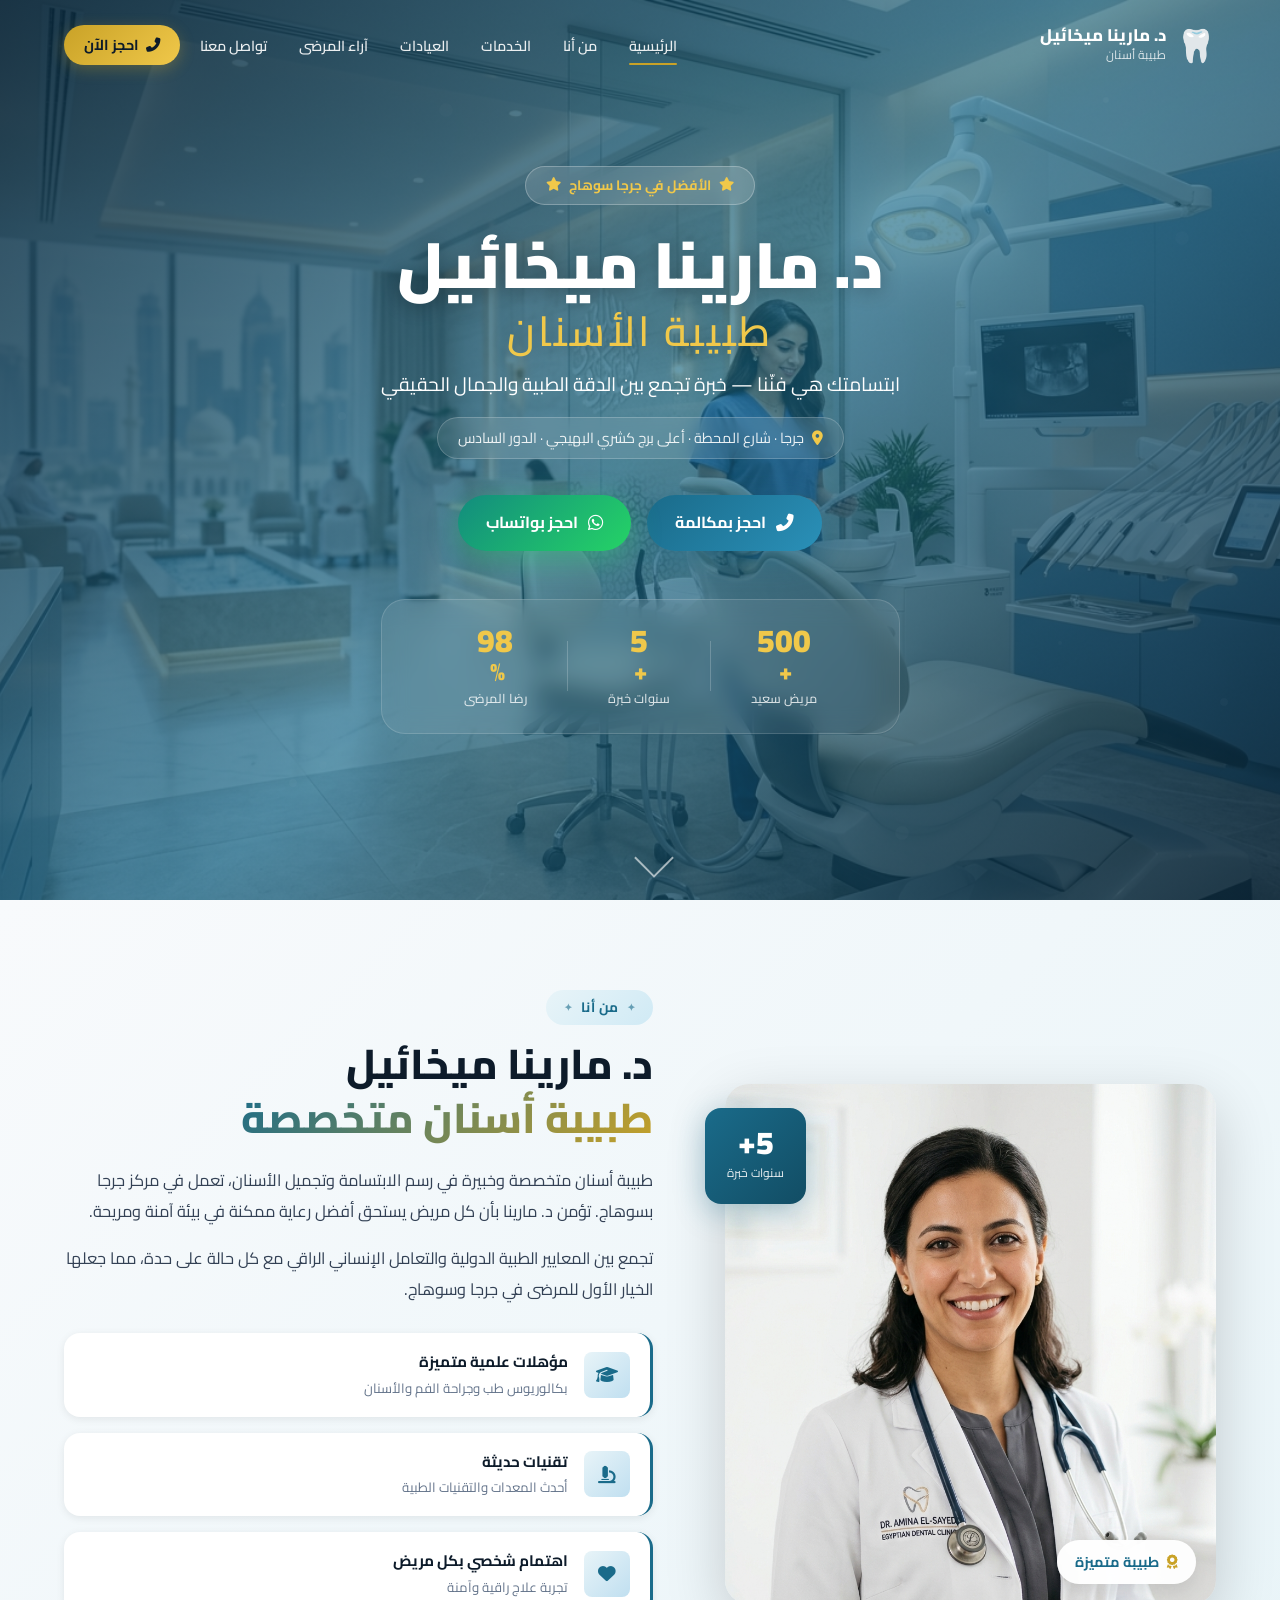
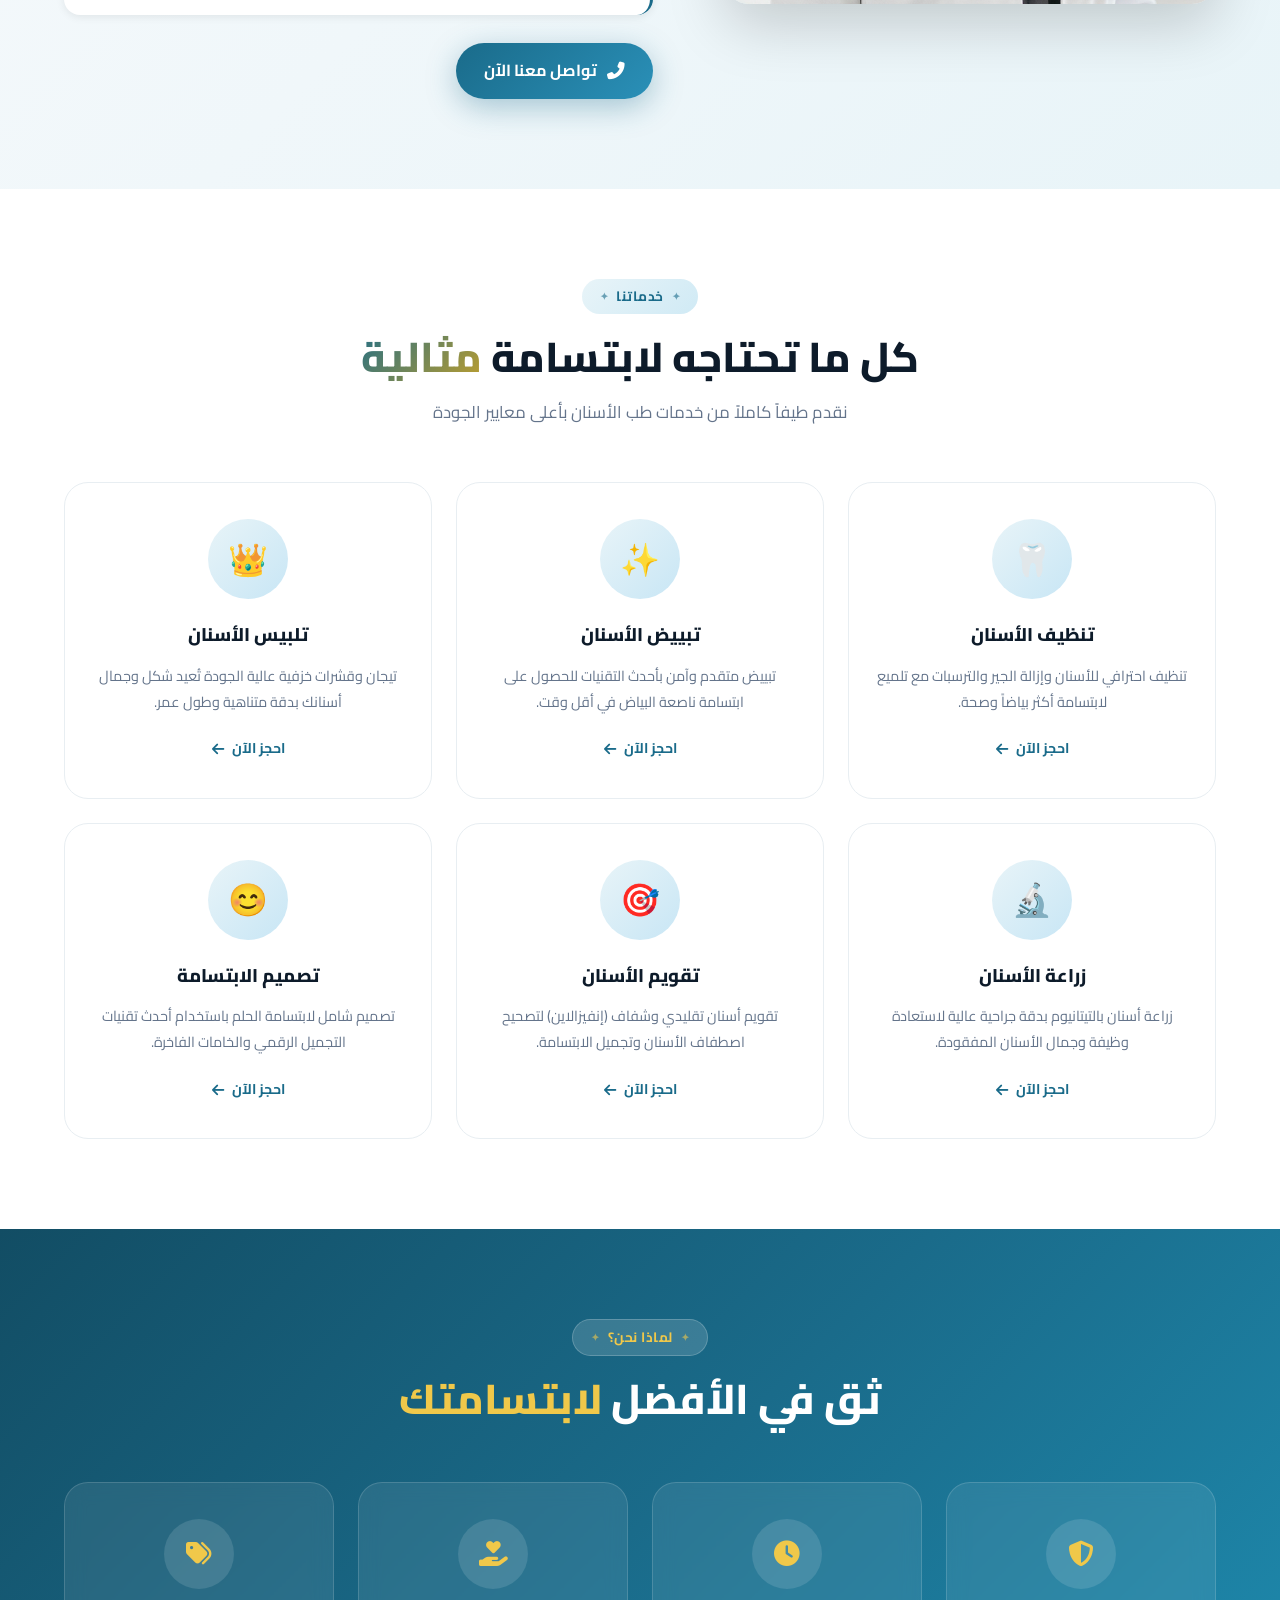
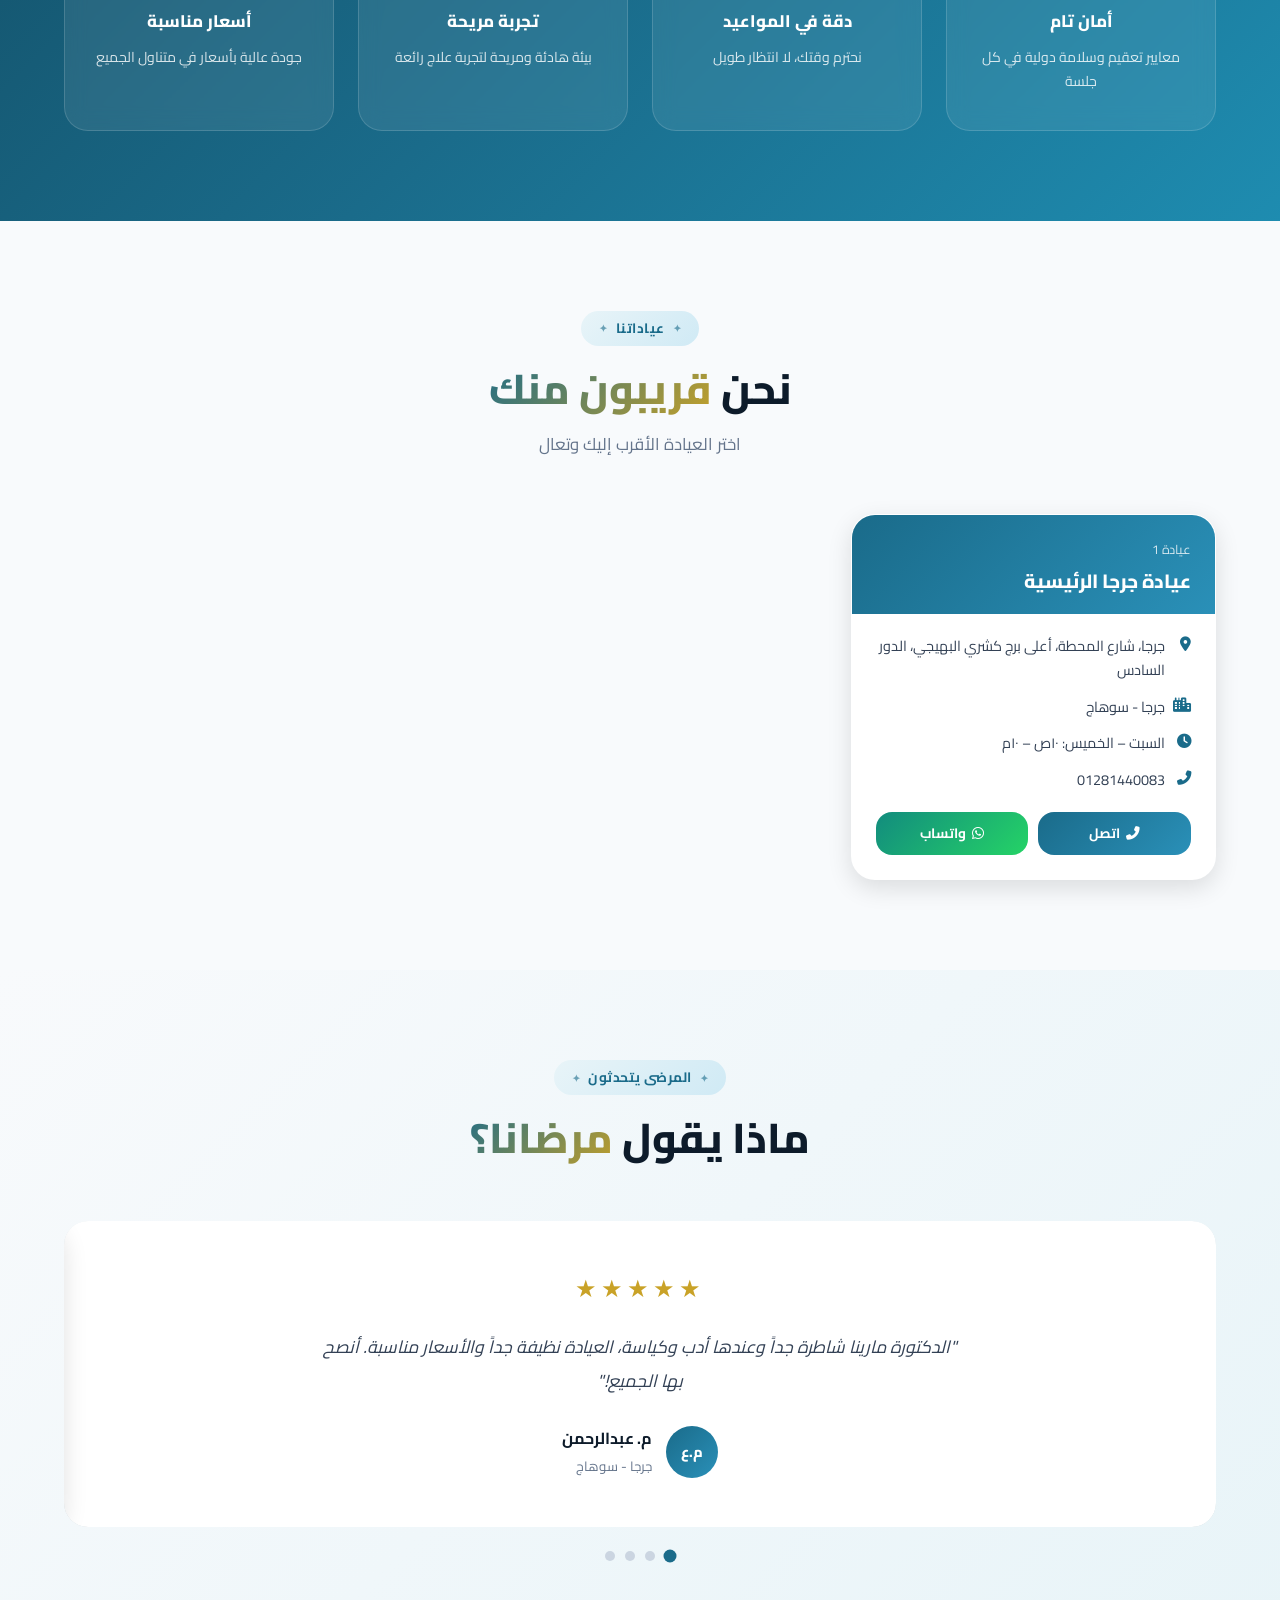
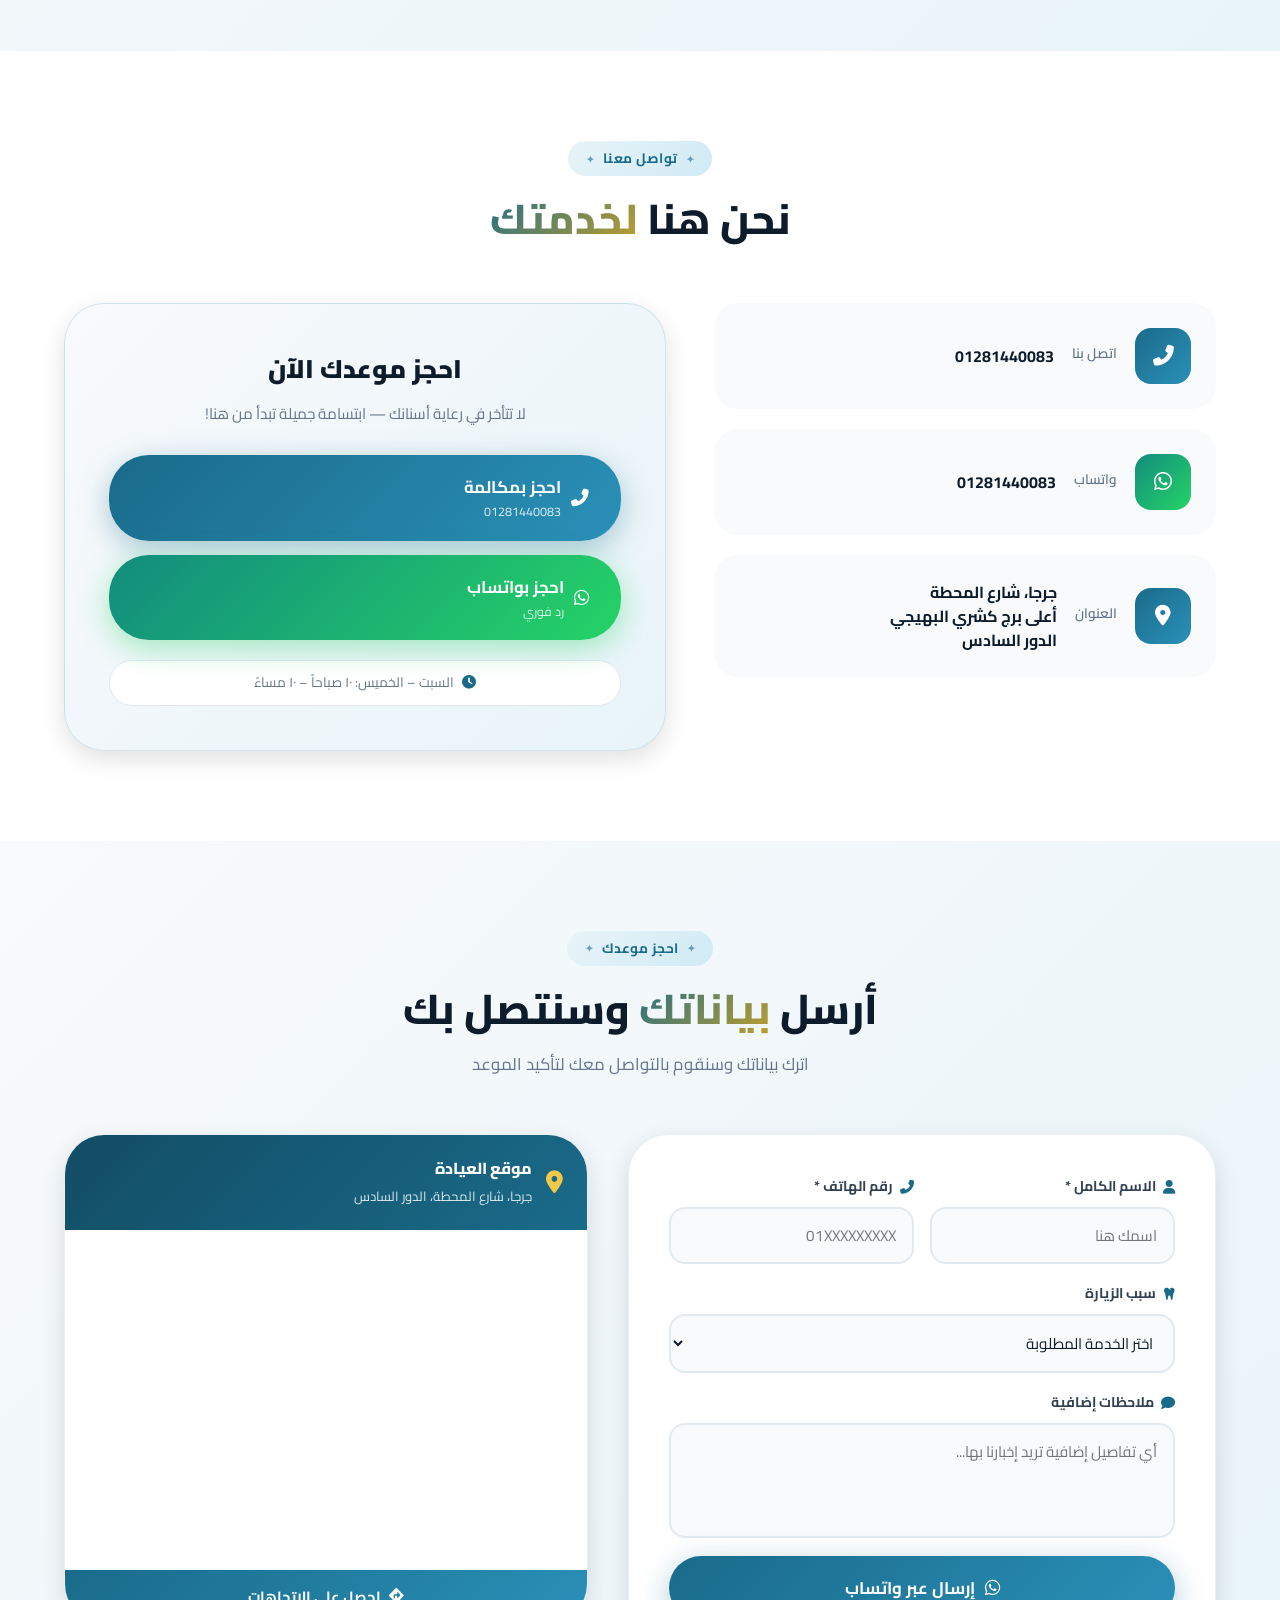
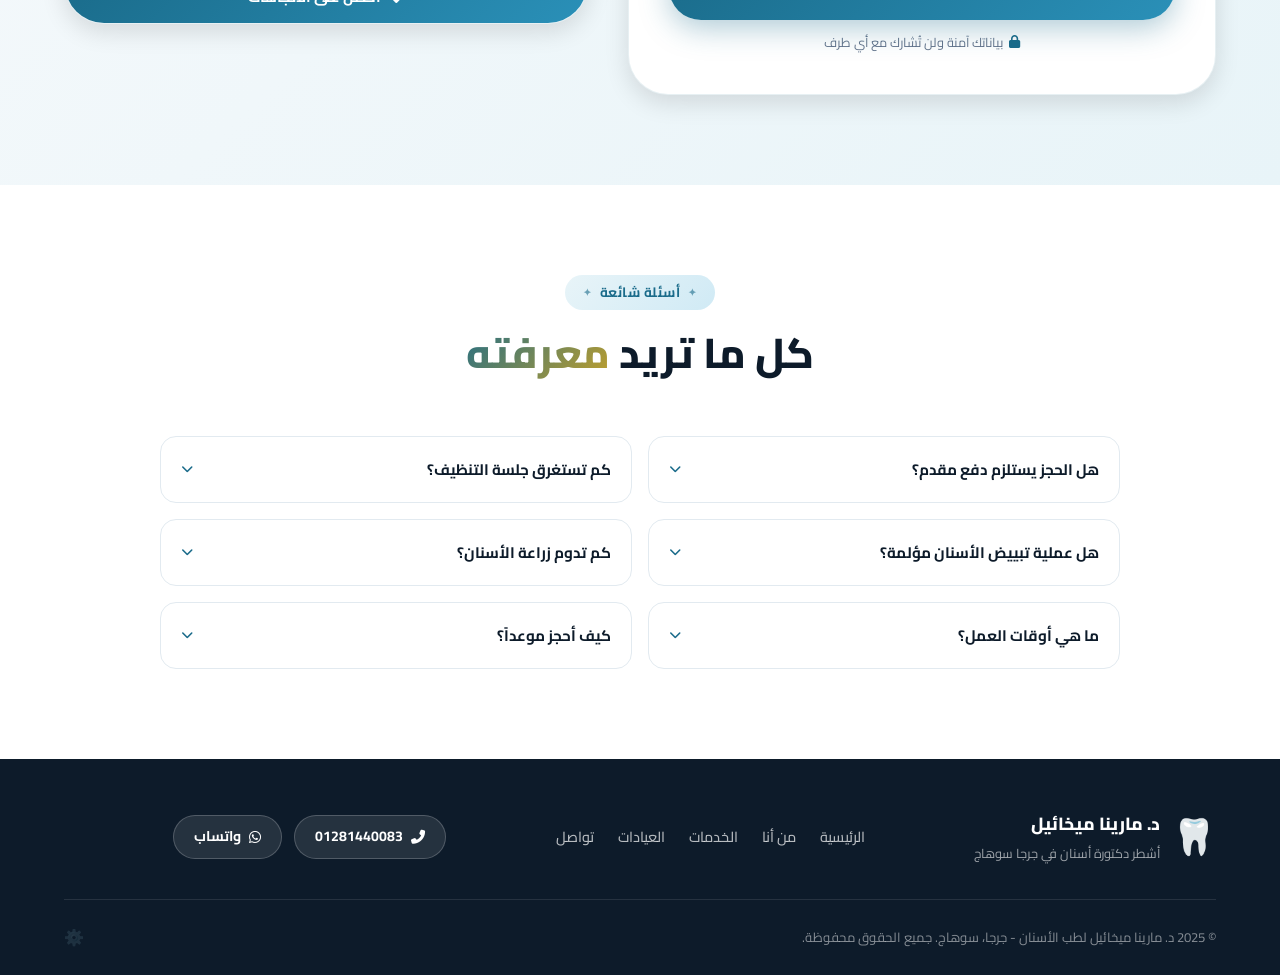
==== index.html @ d6cb4067 "Initial commit: Dr. Marina Mikhail dental portfolio website" ====
<!DOCTYPE html>
<!-- Preloader style injected early to avoid flash -->
<html lang="ar" dir="rtl">
<head>
  <meta charset="UTF-8" />
  <meta name="viewport" content="width=device-width, initial-scale=1.0" />

  <!-- ======= SEO Primary ======= -->
  <title>د. مارينا ميخائيل | أشطر دكتورة أسنان في جرجا سوهاج</title>
  <meta name="description" content="د. مارينا ميخائيل أفضل وأشطر طبيبة أسنان في جرجا سوهاج. خدمات تنظيف وتلبيس وزراعة وتجميل الأسنان. عيادة جرجا شارع المحطة أعلى برج كشري البهيجي الدور السادس. احجز الآن." />
  <meta name="keywords" content="دكتورة أسنان جرجا, طبيبة أسنان سوهاج, أشطر دكتورة أسنان جرجا, عيادة أسنان جرجا, مارينا ميخائيل, تجميل أسنان جرجا, زراعة أسنان سوهاج, تنظيف أسنان جرجا, دكتور أسنان شارع المحطة جرجا, عيادة أسنان سوهاج" />
  <meta name="author" content="د. مارينا ميخائيل" />
  <meta name="robots" content="index, follow" />
  <link rel="canonical" href="https://dr-marina-mikhail.com/" />

  <!-- ======= Open Graph ======= -->
  <meta property="og:type" content="website" />
  <meta property="og:title" content="د. مارينا ميخائيل | أشطر دكتورة أسنان في جرجا سوهاج" />
  <meta property="og:description" content="أفضل عيادة أسنان في جرجا سوهاج. احجز موعدك الآن مع د. مارينا ميخائيل." />
  <meta property="og:url" content="https://dr-marina-mikhail.com/" />
  <meta property="og:image" content="images/hero-bg.jpg" />
  <meta property="og:locale" content="ar_EG" />

  <!-- ======= Twitter Card ======= -->
  <meta name="twitter:card" content="summary_large_image" />
  <meta name="twitter:title" content="د. مارينا ميخائيل | أشطر دكتورة أسنان في جرجا" />
  <meta name="twitter:description" content="عيادة أسنان متخصصة في جرجا سوهاج. احجز موعدك الآن." />

  <!-- ======= Schema.org JSON-LD ======= -->
  <script type="application/ld+json">
  {
    "@context": "https://schema.org",
    "@type": "Dentist",
    "name": "عيادة د. مارينا ميخائيل لطب الأسنان",
    "image": "https://dr-marina-mikhail.com/images/doctor.jpg",
    "description": "أفضل عيادة أسنان في جرجا سوهاج. خدمات تنظيف وتلبيس وزراعة وتجميل الأسنان.",
    "url": "https://dr-marina-mikhail.com/",
    "telephone": "+201281440083",
    "priceRange": "$$",
    "address": {
      "@type": "PostalAddress",
      "streetAddress": "شارع المحطة، أعلى برج كشري البهيجي، الدور السادس",
      "addressLocality": "جرجا",
      "addressRegion": "سوهاج",
      "addressCountry": "EG"
    },
    "geo": {
      "@type": "GeoCoordinates",
      "latitude": "26.3378",
      "longitude": "31.8919"
    },
    "openingHoursSpecification": [
      {
        "@type": "OpeningHoursSpecification",
        "dayOfWeek": ["Saturday","Sunday","Monday","Tuesday","Wednesday","Thursday"],
        "opens": "10:00",
        "closes": "22:00"
      }
    ],
    "medicalSpecialty": "Dentistry",
    "sameAs": [
      "https://wa.me/201281440083"
    ]
  }
  </script>

  <!-- ======= Fonts ======= -->
  <link rel="preconnect" href="https://fonts.googleapis.com" />
  <link rel="preconnect" href="https://fonts.gstatic.com" crossorigin />
  <link href="https://fonts.googleapis.com/css2?family=Cairo:wght@300;400;500;600;700;800;900&family=Tajawal:wght@300;400;500;700;800;900&display=swap" rel="stylesheet" />

  <!-- ======= Icons ======= -->
  <link rel="stylesheet" href="https://cdnjs.cloudflare.com/ajax/libs/font-awesome/6.5.0/css/all.min.css" />

  <!-- ======= Styles ======= -->
  <link rel="stylesheet" href="css/style.css" />

  <!-- Preloader inline style for instant render -->
  <style>
    #preloader {
      position: fixed; inset: 0; z-index: 99999;
      background: linear-gradient(135deg, #124d64, #1a6b8a);
      display: flex; flex-direction: column;
      align-items: center; justify-content: center; gap: 20px;
      transition: opacity 0.6s ease, visibility 0.6s ease;
    }
    #preloader.hide { opacity: 0; visibility: hidden; }
    .preloader-tooth {
      font-size: 4rem;
      animation: toothBounce 0.8s ease-in-out infinite alternate;
    }
    @keyframes toothBounce {
      from { transform: translateY(0) scale(1); }
      to   { transform: translateY(-18px) scale(1.1); }
    }
    .preloader-bar {
      width: 180px; height: 4px;
      background: rgba(255,255,255,0.2);
      border-radius: 4px; overflow: hidden;
    }
    .preloader-fill {
      height: 100%; width: 0;
      background: linear-gradient(90deg, #c9a227, #f0c84a);
      border-radius: 4px;
      animation: fillBar 1.4s ease forwards;
    }
    @keyframes fillBar { to { width: 100%; } }
    .preloader-text {
      color: rgba(255,255,255,0.85);
      font-family: 'Cairo', sans-serif;
      font-size: 1rem; font-weight: 600;
    }
  </style>

  <!-- Favicon -->
  <link rel="icon" type="image/svg+xml" href="data:image/svg+xml,<svg xmlns='http://www.w3.org/2000/svg' viewBox='0 0 100 100'><text y='.9em' font-size='90'>🦷</text></svg>" />
</head>
<body>

  <!-- ======= PRELOADER ======= -->
  <div id="preloader" role="status" aria-label="جارٍ تحميل الموقع">
    <div class="preloader-tooth" aria-hidden="true">🦷</div>
    <div class="preloader-bar"><div class="preloader-fill"></div></div>
    <div class="preloader-text">د. مارينا ميخائيل</div>
  </div>

  <!-- ======================================
       FLOATING BOOKING BUTTONS (always visible)
  ======================================= -->
  <div class="floating-btns" id="floating-btns">
    <a href="tel:+201281440083" class="float-btn float-call" id="btn-float-call" aria-label="اتصل للحجز">
      <i class="fas fa-phone-alt"></i>
      <span>احجز بمكالمة</span>
    </a>
    <a href="https://wa.me/201281440083?text=السلام%20عليكم%20د.%20مارينا%2C%20أريد%20حجز%20موعد" target="_blank" rel="noopener" class="float-btn float-whatsapp" id="btn-float-whatsapp" aria-label="احجز بواتساب">
      <i class="fab fa-whatsapp"></i>
      <span>احجز واتساب</span>
    </a>
  </div>

  <!-- ======================================
       NAVBAR
  ======================================= -->
  <nav class="navbar" id="navbar" role="navigation" aria-label="القائمة الرئيسية">
    <div class="container nav-container">
      <a href="#home" class="nav-logo" id="nav-logo" aria-label="الصفحة الرئيسية">
        <span class="logo-icon">🦷</span>
        <div class="logo-text">
          <span class="logo-name">د. مارينا ميخائيل</span>
          <span class="logo-sub">طبيبة أسنان</span>
        </div>
      </a>
      <button class="nav-toggle" id="nav-toggle" aria-label="فتح القائمة" aria-expanded="false">
        <span></span><span></span><span></span>
      </button>
      <ul class="nav-menu" id="nav-menu" role="list">
        <li><a href="#home" class="nav-link active" id="nav-home">الرئيسية</a></li>
        <li><a href="#about" class="nav-link" id="nav-about">من أنا</a></li>
        <li><a href="#services" class="nav-link" id="nav-services">الخدمات</a></li>
        <li><a href="#clinics" class="nav-link" id="nav-clinics">العيادات</a></li>
        <li><a href="#testimonials" class="nav-link" id="nav-testimonials">آراء المرضى</a></li>
        <li><a href="#contact" class="nav-link" id="nav-contact">تواصل معنا</a></li>
        <li>
          <a href="tel:+201281440083" class="nav-cta" id="nav-cta-call">
            <i class="fas fa-phone-alt"></i> احجز الآن
          </a>
        </li>
      </ul>
    </div>
  </nav>

  <!-- ======================================
       HERO SECTION
  ======================================= -->
  <section id="home" class="hero" aria-label="قسم الترحيب">
    <div class="hero-bg">
      <img src="images/hero-bg.jpg" id="hero-bg-img" alt="عيادة د. مارينا ميخائيل لطب الأسنان في جرجا سوهاج" loading="eager" style="z-index:0;" />
      <video autoplay muted loop playsinline id="hero-video" class="hero-video" style="z-index:1; opacity:0; transition: opacity 0.8s ease;">
        <source src="videos/hero-video.mp4" type="video/mp4" />
      </video>
      <div class="hero-overlay" style="z-index:2;"></div>
    </div>
    <div class="hero-particles" id="hero-particles" aria-hidden="true"></div>

    <div class="container hero-content">
      <div class="hero-badge animate-fade-up" style="animation-delay:0.2s">
        <i class="fas fa-star"></i>
        <span>الأفضل في جرجا سوهاج</span>
        <i class="fas fa-star"></i>
      </div>
      <h1 class="hero-title animate-fade-up" style="animation-delay:0.4s">
        د. مارينا ميخائيل
        <span class="hero-title-highlight">طبيبة الأسنان</span>
      </h1>
      <p class="hero-subtitle animate-fade-up" style="animation-delay:0.6s">
        ابتسامتك هي فنّنا — خبرة تجمع بين الدقة الطبية والجمال الحقيقي
      </p>
      <p class="hero-location animate-fade-up" style="animation-delay:0.7s">
        <i class="fas fa-map-marker-alt"></i>
        جرجا · شارع المحطة · أعلى برج كشري البهيجي · الدور السادس
      </p>

      <div class="hero-btns animate-fade-up" style="animation-delay:0.9s">
        <a href="tel:+201281440083" class="btn btn-primary" id="hero-btn-call">
          <i class="fas fa-phone-alt"></i>
          <span>احجز بمكالمة</span>
          <div class="btn-shine"></div>
        </a>
        <a href="https://wa.me/201281440083?text=السلام%20عليكم%20د.%20مارينا%2C%20أريد%20حجز%20موعد" target="_blank" rel="noopener" class="btn btn-whatsapp" id="hero-btn-whatsapp">
          <i class="fab fa-whatsapp"></i>
          <span>احجز بواتساب</span>
          <div class="btn-shine"></div>
        </a>
      </div>

      <div class="hero-stats animate-fade-up" style="animation-delay:1.1s">
        <div class="stat-item">
          <span class="stat-number" data-target="500">0</span><span>+</span>
          <span class="stat-label">مريض سعيد</span>
        </div>
        <div class="stat-divider" aria-hidden="true"></div>
        <div class="stat-item">
          <span class="stat-number" data-target="5">0</span><span>+</span>
          <span class="stat-label">سنوات خبرة</span>
        </div>
        <div class="stat-divider" aria-hidden="true"></div>
        <div class="stat-item">
          <span class="stat-number" data-target="98">0</span><span>%</span>
          <span class="stat-label">رضا المرضى</span>
        </div>
      </div>
    </div>

    <div class="hero-scroll-hint animate-fade-up" style="animation-delay:1.3s" aria-hidden="true">
      <div class="scroll-arrow"></div>
    </div>
  </section>

  <!-- ======================================
       ABOUT SECTION
  ======================================= -->
  <section id="about" class="section about-section" aria-label="قسم من أنا">
    <div class="container">
      <div class="about-grid">
        <div class="about-image-wrap reveal-left">
          <div class="about-img-card">
            <img src="images/doctor.jpg" alt="د. مارينا ميخائيل - طبيبة أسنان في جرجا سوهاج" loading="lazy" />
            <div class="about-img-badge">
              <i class="fas fa-award"></i>
              <span>طبيبة متميزة</span>
            </div>
          </div>
          <div class="about-experience-badge">
            <span class="exp-number">5+</span>
            <span class="exp-label">سنوات خبرة</span>
          </div>
        </div>

        <div class="about-content reveal-right">
          <div class="section-label">من أنا</div>
          <h2 class="section-title">د. مارينا ميخائيل<br /><span>طبيبة أسنان متخصصة</span></h2>
          <p class="about-text">
            طبيبة أسنان متخصصة وخبيرة في رسم الابتسامة وتجميل الأسنان، تعمل في مركز جرجا بسوهاج. تؤمن د. مارينا بأن كل مريض يستحق أفضل رعاية ممكنة في بيئة آمنة ومريحة.
          </p>
          <p class="about-text">
            تجمع بين المعايير الطبية الدولية والتعامل الإنساني الراقي مع كل حالة على حدة، مما جعلها الخيار الأول للمرضى في جرجا وسوهاج.
          </p>
          <div class="about-features">
            <div class="feature-item" id="feature-1">
              <div class="feature-icon"><i class="fas fa-graduation-cap"></i></div>
              <div class="feature-text">
                <strong>مؤهلات علمية متميزة</strong>
                <span>بكالوريوس طب وجراحة الفم والأسنان</span>
              </div>
            </div>
            <div class="feature-item" id="feature-2">
              <div class="feature-icon"><i class="fas fa-microscope"></i></div>
              <div class="feature-text">
                <strong>تقنيات حديثة</strong>
                <span>أحدث المعدات والتقنيات الطبية</span>
              </div>
            </div>
            <div class="feature-item" id="feature-3">
              <div class="feature-icon"><i class="fas fa-heart"></i></div>
              <div class="feature-text">
                <strong>اهتمام شخصي بكل مريض</strong>
                <span>تجربة علاج راقية وآمنة</span>
              </div>
            </div>
          </div>
          <div class="about-cta">
            <a href="tel:+201281440083" class="btn btn-primary" id="about-btn-call">
              <i class="fas fa-phone-alt"></i> تواصل معنا الآن
            </a>
          </div>
        </div>
      </div>
    </div>
  </section>

  <!-- ======================================
       SERVICES SECTION
  ======================================= -->
  <section id="services" class="section services-section" aria-label="قسم الخدمات">
    <div class="container">
      <div class="section-header reveal-up">
        <div class="section-label">خدماتنا</div>
        <h2 class="section-title">كل ما تحتاجه لابتسامة <span>مثالية</span></h2>
        <p class="section-subtitle">نقدم طيفاً كاملاً من خدمات طب الأسنان بأعلى معايير الجودة</p>
      </div>

      <div class="services-grid">
        <article class="service-card reveal-up" id="service-cleaning" style="animation-delay:0.1s">
          <div class="service-icon-wrap">
            <div class="service-icon">🦷</div>
          </div>
          <h3>تنظيف الأسنان</h3>
          <p>تنظيف احترافي للأسنان وإزالة الجير والترسبات مع تلميع لابتسامة أكثر بياضاً وصحة.</p>
          <a href="tel:+201281440083" class="service-link" id="service-link-cleaning">احجز الآن <i class="fas fa-arrow-left"></i></a>
        </article>

        <article class="service-card reveal-up" id="service-whitening" style="animation-delay:0.2s">
          <div class="service-icon-wrap">
            <div class="service-icon">✨</div>
          </div>
          <h3>تبييض الأسنان</h3>
          <p>تبييض متقدم وآمن بأحدث التقنيات للحصول على ابتسامة ناصعة البياض في أقل وقت.</p>
          <a href="tel:+201281440083" class="service-link" id="service-link-whitening">احجز الآن <i class="fas fa-arrow-left"></i></a>
        </article>

        <article class="service-card reveal-up" id="service-crown" style="animation-delay:0.3s">
          <div class="service-icon-wrap">
            <div class="service-icon">👑</div>
          </div>
          <h3>تلبيس الأسنان</h3>
          <p>تيجان وقشرات خزفية عالية الجودة تُعيد شكل وجمال أسنانك بدقة متناهية وطول عمر.</p>
          <a href="tel:+201281440083" class="service-link" id="service-link-crown">احجز الآن <i class="fas fa-arrow-left"></i></a>
        </article>

        <article class="service-card reveal-up" id="service-implant" style="animation-delay:0.4s">
          <div class="service-icon-wrap">
            <div class="service-icon">🔬</div>
          </div>
          <h3>زراعة الأسنان</h3>
          <p>زراعة أسنان بالتيتانيوم بدقة جراحية عالية لاستعادة وظيفة وجمال الأسنان المفقودة.</p>
          <a href="tel:+201281440083" class="service-link" id="service-link-implant">احجز الآن <i class="fas fa-arrow-left"></i></a>
        </article>

        <article class="service-card reveal-up" id="service-braces" style="animation-delay:0.5s">
          <div class="service-icon-wrap">
            <div class="service-icon">🎯</div>
          </div>
          <h3>تقويم الأسنان</h3>
          <p>تقويم أسنان تقليدي وشفاف (إنفيزالاين) لتصحيح اصطفاف الأسنان وتجميل الابتسامة.</p>
          <a href="tel:+201281440083" class="service-link" id="service-link-braces">احجز الآن <i class="fas fa-arrow-left"></i></a>
        </article>

        <article class="service-card reveal-up" id="service-smile" style="animation-delay:0.6s">
          <div class="service-icon-wrap">
            <div class="service-icon">😊</div>
          </div>
          <h3>تصميم الابتسامة</h3>
          <p>تصميم شامل لابتسامة الحلم باستخدام أحدث تقنيات التجميل الرقمي والخامات الفاخرة.</p>
          <a href="tel:+201281440083" class="service-link" id="service-link-smile">احجز الآن <i class="fas fa-arrow-left"></i></a>
        </article>
      </div>
    </div>
  </section>

  <!-- ======================================
       WHY US SECTION
  ======================================= -->
  <section class="section whyus-section" aria-label="لماذا تختارنا">
    <div class="container">
      <div class="section-header reveal-up">
        <div class="section-label">لماذا نحن؟</div>
        <h2 class="section-title">ثق في الأفضل <span>لابتسامتك</span></h2>
      </div>
      <div class="whyus-grid">
        <div class="whyus-card reveal-up" id="why-1" style="animation-delay:0.1s">
          <div class="whyus-icon"><i class="fas fa-shield-alt"></i></div>
          <h3>أمان تام</h3>
          <p>معايير تعقيم وسلامة دولية في كل جلسة</p>
        </div>
        <div class="whyus-card reveal-up" id="why-2" style="animation-delay:0.2s">
          <div class="whyus-icon"><i class="fas fa-clock"></i></div>
          <h3>دقة في المواعيد</h3>
          <p>نحترم وقتك، لا انتظار طويل</p>
        </div>
        <div class="whyus-card reveal-up" id="why-3" style="animation-delay:0.3s">
          <div class="whyus-icon"><i class="fas fa-hand-holding-heart"></i></div>
          <h3>تجربة مريحة</h3>
          <p>بيئة هادئة ومريحة لتجربة علاج رائعة</p>
        </div>
        <div class="whyus-card reveal-up" id="why-4" style="animation-delay:0.4s">
          <div class="whyus-icon"><i class="fas fa-tags"></i></div>
          <h3>أسعار مناسبة</h3>
          <p>جودة عالية بأسعار في متناول الجميع</p>
        </div>
      </div>
    </div>
  </section>

  <!-- ======================================
       CLINICS SECTION
  ======================================= -->
  <section id="clinics" class="section clinics-section" aria-label="قسم العيادات">
    <div class="container">
      <div class="section-header reveal-up">
        <div class="section-label">عياداتنا</div>
        <h2 class="section-title">نحن <span>قريبون منك</span></h2>
        <p class="section-subtitle">اختر العيادة الأقرب إليك وتعال</p>
      </div>
      <div class="clinics-grid" id="clinics-grid">
        <!-- Clinics are loaded from JS (localStorage + default) -->
      </div>
    </div>
  </section>

  <!-- ======================================
       TESTIMONIALS SECTION
  ======================================= -->
  <section id="testimonials" class="section testimonials-section" aria-label="آراء المرضى">
    <div class="container">
      <div class="section-header reveal-up">
        <div class="section-label">المرضى يتحدثون</div>
        <h2 class="section-title">ماذا يقول <span>مرضانا؟</span></h2>
      </div>
      <div class="testimonials-slider" id="testimonials-slider" aria-live="polite">
        <div class="testimonial-track" id="testimonial-track">
          <div class="testimonial-card">
            <div class="t-stars" aria-label="5 نجوم">★★★★★</div>
            <p class="t-text">"الدكتورة مارينا شاطرة جداً وعندها أدب وكياسة، العيادة نظيفة جداً والأسعار مناسبة. أنصح بها الجميع!"</p>
            <div class="t-author">
              <div class="t-avatar">م.ع</div>
              <div class="t-info">
                <strong>م. عبدالرحمن</strong>
                <span>جرجا - سوهاج</span>
              </div>
            </div>
          </div>
          <div class="testimonial-card">
            <div class="t-stars" aria-label="5 نجوم">★★★★★</div>
            <p class="t-text">"عملت زراعة أسنان مع الدكتورة مارينا والنتيجة مذهلة، ما حسيت بأي ألم والدكتورة صبورة جداً."</p>
            <div class="t-author">
              <div class="t-avatar">س.م</div>
              <div class="t-info">
                <strong>سامية محمود</strong>
                <span>جرجا - سوهاج</span>
              </div>
            </div>
          </div>
          <div class="testimonial-card">
            <div class="t-stars" aria-label="5 نجوم">★★★★★</div>
            <p class="t-text">"عملت تلبيس للأسنان والنتيجة جميلة جداً، تحسنت ابتسامتي بشكل كبير. شكراً د. مارينا على الاهتمام!"</p>
            <div class="t-author">
              <div class="t-avatar">أ.ك</div>
              <div class="t-info">
                <strong>أحمد كمال</strong>
                <span>سوهاج</span>
              </div>
            </div>
          </div>
          <div class="testimonial-card">
            <div class="t-stars" aria-label="5 نجوم">★★★★★</div>
            <p class="t-text">"أفضل دكتورة أسنان في جرجا بدون منافسة. عيادة محترمة، دكتورة متخصصة، وأسعار منطقية جداً."</p>
            <div class="t-author">
              <div class="t-avatar">ن.ر</div>
              <div class="t-info">
                <strong>نورا رمضان</strong>
                <span>جرجا</span>
              </div>
            </div>
          </div>
        </div>
      </div>
      <div class="testimonial-dots" id="testimonial-dots" role="tablist" aria-label="تنقل بين التقييمات"></div>
    </div>
  </section>

  <!-- ======================================
       CONTACT SECTION
  ======================================= -->
  <section id="contact" class="section contact-section" aria-label="تواصل معنا">
    <div class="container">
      <div class="section-header reveal-up">
        <div class="section-label">تواصل معنا</div>
        <h2 class="section-title">نحن هنا <span>لخدمتك</span></h2>
      </div>
      <div class="contact-grid">
        <div class="contact-info reveal-left">
          <div class="contact-card" id="contact-card-phone">
            <div class="contact-icon"><i class="fas fa-phone-alt"></i></div>
            <h3>اتصل بنا</h3>
            <a href="tel:+201281440083" class="contact-value">01281440083</a>
          </div>
          <div class="contact-card" id="contact-card-whatsapp">
            <div class="contact-icon whatsapp-icon"><i class="fab fa-whatsapp"></i></div>
            <h3>واتساب</h3>
            <a href="https://wa.me/201281440083?text=السلام%20عليكم%20د.%20مارينا%2C%20أريد%20حجز%20موعد" target="_blank" rel="noopener" class="contact-value">01281440083</a>
          </div>
          <div class="contact-card" id="contact-card-address">
            <div class="contact-icon"><i class="fas fa-map-marker-alt"></i></div>
            <h3>العنوان</h3>
            <p class="contact-value">جرجا، شارع المحطة<br/>أعلى برج كشري البهيجي<br/>الدور السادس</p>
          </div>
        </div>
        <div class="contact-booking reveal-right">
          <div class="booking-card" id="booking-card">
            <h3>احجز موعدك الآن</h3>
            <p>لا تتأخر في رعاية أسنانك — ابتسامة جميلة تبدأ من هنا!</p>
            <div class="booking-btns">
              <a href="tel:+201281440083" class="btn btn-primary btn-large" id="contact-btn-call">
                <i class="fas fa-phone-alt"></i>
                <div>
                  <span>احجز بمكالمة</span>
                  <small>01281440083</small>
                </div>
                <div class="btn-shine"></div>
              </a>
              <a href="https://wa.me/201281440083?text=السلام%20عليكم%20د.%20مارينا%2C%20أريد%20حجز%20موعد" target="_blank" rel="noopener" class="btn btn-whatsapp btn-large" id="contact-btn-whatsapp">
                <i class="fab fa-whatsapp"></i>
                <div>
                  <span>احجز بواتساب</span>
                  <small>رد فوري</small>
                </div>
                <div class="btn-shine"></div>
              </a>
            </div>
            <div class="booking-hours">
              <i class="fas fa-clock"></i>
              <span>السبت – الخميس: ١٠ صباحاً – ١٠ مساءً</span>
            </div>
          </div>
        </div>
      </div>
    </div>
  </section>

  <!-- ======================================
       BOOKING FORM SECTION
  ======================================= -->
  <section id="booking-form" class="section booking-form-section" aria-label="نموذج الحجز">
    <div class="container">
      <div class="section-header reveal-up">
        <div class="section-label">احجز موعدك</div>
        <h2 class="section-title">أرسل <span>بياناتك</span> وسنتصل بك</h2>
        <p class="section-subtitle">اترك بياناتك وسنقوم بالتواصل معك لتأكيد الموعد</p>
      </div>
      <div class="booking-form-grid">
        <form class="booking-form-card reveal-left" id="contact-form" onsubmit="submitForm(event)" novalidate>
          <div class="bform-row">
            <div class="bform-group">
              <label for="bf-name"><i class="fas fa-user"></i> الاسم الكامل *</label>
              <input type="text" id="bf-name" placeholder="اسمك هنا" required />
            </div>
            <div class="bform-group">
              <label for="bf-phone"><i class="fas fa-phone-alt"></i> رقم الهاتف *</label>
              <input type="tel" id="bf-phone" placeholder="01XXXXXXXXX" required />
            </div>
          </div>
          <div class="bform-group">
            <label for="bf-reason"><i class="fas fa-tooth"></i> سبب الزيارة</label>
            <select id="bf-reason">
              <option value="">اختر الخدمة المطلوبة</option>
              <option value="تنظيف أسنان">تنظيف أسنان</option>
              <option value="تبييض أسنان">تبييض أسنان</option>
              <option value="تلبيس أسنان">تلبيس أسنان</option>
              <option value="زراعة أسنان">زراعة أسنان</option>
              <option value="تقويم أسنان">تقويم أسنان</option>
              <option value="تصميم ابتسامة">تصميم ابتسامة</option>
              <option value="كشف عام">كشف عام</option>
              <option value="أخرى">أخرى</option>
            </select>
          </div>
          <div class="bform-group">
            <label for="bf-msg"><i class="fas fa-comment"></i> ملاحظات إضافية</label>
            <textarea id="bf-msg" rows="3" placeholder="أي تفاصيل إضافية تريد إخبارنا بها..."></textarea>
          </div>
          <button type="submit" class="btn btn-primary bform-submit" id="bform-submit-btn">
            <i class="fab fa-whatsapp"></i>
            <span>إرسال عبر واتساب</span>
            <div class="btn-shine"></div>
          </button>
          <p class="bform-note"><i class="fas fa-lock"></i> بياناتك آمنة ولن تُشارك مع أي طرف</p>
        </form>

        <div class="map-card reveal-right" id="map-card">
          <div class="map-header">
            <i class="fas fa-map-marker-alt"></i>
            <div>
              <strong>موقع العيادة</strong>
              <span>جرجا، شارع المحطة، الدور السادس</span>
            </div>
          </div>
          <div class="map-embed" id="map-embed">
            <iframe
              src="https://www.google.com/maps/embed?pb=!1m18!1m12!1m3!1d3479.245678!2d31.8919!3d26.3378!2m3!1f0!2f0!3f0!3m2!1i1024!2i768!4f13.1!3m3!1m2!1s0x0%3A0x0!2zMjbCsDIwJzE2LjEiTiAzMcKwNTMnMzAuOCJF!5e0!3m2!1sar!2seg!4v1234567890"
              width="100%"
              height="300"
              style="border:0; border-radius: 12px;"
              allowfullscreen=""
              loading="lazy"
              referrerpolicy="no-referrer-when-downgrade"
              title="موقع عيادة د. مارينا ميخائيل - جرجا سوهاج"
              aria-label="خريطة موقع العيادة"
            ></iframe>
          </div>
          <a
            href="https://maps.google.com/?q=جرجا+شارع+المحطة+سوهاج+مصر"
            target="_blank"
            rel="noopener"
            class="map-link"
            id="map-directions-link"
          >
            <i class="fas fa-directions"></i> احصل على الاتجاهات
          </a>
        </div>
      </div>
    </div>
  </section>

  <!-- ======================================
       FAQ SECTION
  ======================================= -->
  <section id="faq" class="section faq-section" aria-label="الأسئلة الشائعة">
    <div class="container">
      <div class="section-header reveal-up">
        <div class="section-label">أسئلة شائعة</div>
        <h2 class="section-title">كل ما تريد <span>معرفته</span></h2>
      </div>
      <div class="faq-grid" id="faq-accordion" role="list">

        <div class="faq-item reveal-up" style="animation-delay:0.1s" role="listitem">
          <button class="faq-q" id="faq-btn-1" aria-expanded="false" aria-controls="faq-a-1">
            <span>هل الحجز يستلزم دفع مقدم؟</span>
            <i class="fas fa-chevron-down faq-icon"></i>
          </button>
          <div class="faq-a" id="faq-a-1" role="region" aria-labelledby="faq-btn-1">
            <p>لا، الحجز مجاني تماماً. ادفع فقط عند زيارة العيادة.</p>
          </div>
        </div>

        <div class="faq-item reveal-up" style="animation-delay:0.2s" role="listitem">
          <button class="faq-q" id="faq-btn-2" aria-expanded="false" aria-controls="faq-a-2">
            <span>كم تستغرق جلسة التنظيف؟</span>
            <i class="fas fa-chevron-down faq-icon"></i>
          </button>
          <div class="faq-a" id="faq-a-2" role="region" aria-labelledby="faq-btn-2">
            <p>جلسة التنظيف تستغرق عادةً من 30 إلى 45 دقيقة فقط.</p>
          </div>
        </div>

        <div class="faq-item reveal-up" style="animation-delay:0.3s" role="listitem">
          <button class="faq-q" id="faq-btn-3" aria-expanded="false" aria-controls="faq-a-3">
            <span>هل عملية تبييض الأسنان مؤلمة؟</span>
            <i class="fas fa-chevron-down faq-icon"></i>
          </button>
          <div class="faq-a" id="faq-a-3" role="region" aria-labelledby="faq-btn-3">
            <p>لا، التبييض آمن وغير مؤلم باستخدام أحدث التقنيات. قد تشعر ببعض الحساسية البسيطة تختفي خلال يوم.</p>
          </div>
        </div>

        <div class="faq-item reveal-up" style="animation-delay:0.4s" role="listitem">
          <button class="faq-q" id="faq-btn-4" aria-expanded="false" aria-controls="faq-a-4">
            <span>كم تدوم زراعة الأسنان؟</span>
            <i class="fas fa-chevron-down faq-icon"></i>
          </button>
          <div class="faq-a" id="faq-a-4" role="region" aria-labelledby="faq-btn-4">
            <p>زراعة الأسنان تدوم مدى الحياة مع العناية الصحيحة — تعتبر الحل الدائم والأفضل لتعويض الأسنان المفقودة.</p>
          </div>
        </div>

        <div class="faq-item reveal-up" style="animation-delay:0.5s" role="listitem">
          <button class="faq-q" id="faq-btn-5" aria-expanded="false" aria-controls="faq-a-5">
            <span>ما هي أوقات العمل؟</span>
            <i class="fas fa-chevron-down faq-icon"></i>
          </button>
          <div class="faq-a" id="faq-a-5" role="region" aria-labelledby="faq-btn-5">
            <p>العيادة مفتوحة من السبت حتى الخميس من الساعة ١٠ صباحاً حتى ١٠ مساءً.</p>
          </div>
        </div>

        <div class="faq-item reveal-up" style="animation-delay:0.6s" role="listitem">
          <button class="faq-q" id="faq-btn-6" aria-expanded="false" aria-controls="faq-a-6">
            <span>كيف أحجز موعداً؟</span>
            <i class="fas fa-chevron-down faq-icon"></i>
          </button>
          <div class="faq-a" id="faq-a-6" role="region" aria-labelledby="faq-btn-6">
            <p>يمكنك الحجز بالاتصال على <strong>01281440083</strong> أو إرسال رسالة عبر واتساب وسنرد عليك فوراً.</p>
          </div>
        </div>

      </div>
    </div>
  </section>

  <!-- ======================================
       FOOTER
  ======================================= -->
  <footer class="footer" role="contentinfo">
    <div class="container">
      <div class="footer-top">
        <div class="footer-brand">
          <span class="logo-icon">🦷</span>
          <div>
            <div class="footer-name">د. مارينا ميخائيل</div>
            <div class="footer-tagline">أشطر دكتورة أسنان في جرجا سوهاج</div>
          </div>
        </div>
        <div class="footer-links">
          <a href="#home" id="footer-link-home">الرئيسية</a>
          <a href="#about" id="footer-link-about">من أنا</a>
          <a href="#services" id="footer-link-services">الخدمات</a>
          <a href="#clinics" id="footer-link-clinics">العيادات</a>
          <a href="#contact" id="footer-link-contact">تواصل</a>
        </div>
        <div class="footer-contact">
          <a href="tel:+201281440083" class="footer-contact-btn" id="footer-btn-call"><i class="fas fa-phone-alt"></i> 01281440083</a>
          <a href="https://wa.me/201281440083" target="_blank" rel="noopener" class="footer-contact-btn whatsapp" id="footer-btn-wa"><i class="fab fa-whatsapp"></i> واتساب</a>
        </div>
        <div class="footer-social" id="footer-social-links">
          <a href="#" target="_blank" rel="noopener" class="social-icon fb" id="social-fb" title="Facebook" style="display:none;"><i class="fab fa-facebook-f"></i></a>
          <a href="#" target="_blank" rel="noopener" class="social-icon ig" id="social-ig" title="Instagram" style="display:none;"><i class="fab fa-instagram"></i></a>
          <a href="#" target="_blank" rel="noopener" class="social-icon tt" id="social-tt" title="TikTok" style="display:none;"><i class="fab fa-tiktok"></i></a>
          <a href="#" target="_blank" rel="noopener" class="social-icon yt" id="social-yt" title="YouTube" style="display:none;"><i class="fab fa-youtube"></i></a>
        </div>
      </div>
      <div class="footer-bottom">
        <p>© 2025 د. مارينا ميخائيل لطب الأسنان - جرجا، سوهاج. جميع الحقوق محفوظة.</p>
        <a href="dashboard.html" class="admin-link" id="admin-link" aria-label="لوحة التحكم">⚙️</a>
      </div>
    </div>
  </footer>

  <script src="js/main.js"></script>
</body>
</html>
---- css/style.css ----
/* ============================================
   د. مارينا ميخائيل - Dental Portfolio CSS
   RTL Design | Cairo + Tajawal Fonts
   ============================================ */

/* ======= CSS Variables ======= */
:root {
  --primary: #1a6b8a;
  --primary-dark: #124d64;
  --primary-light: #2a90b8;
  --primary-glow: rgba(26, 107, 138, 0.3);
  --gold: #c9a227;
  --gold-light: #f0c84a;
  --gold-glow: rgba(201, 162, 39, 0.3);
  --white: #ffffff;
  --off-white: #f8fafc;
  --light-blue: #e8f4f8;
  --text-dark: #0d1b2a;
  --text-medium: #334155;
  --text-light: #64748b;
  --whatsapp: #25D366;
  --whatsapp-dark: #128C7E;
  --shadow-sm: 0 2px 8px rgba(0,0,0,0.08);
  --shadow-md: 0 8px 24px rgba(0,0,0,0.12);
  --shadow-lg: 0 20px 60px rgba(0,0,0,0.18);
  --shadow-primary: 0 8px 30px rgba(26,107,138,0.35);
  --radius-sm: 8px;
  --radius-md: 16px;
  --radius-lg: 24px;
  --radius-xl: 40px;
  --transition: all 0.3s cubic-bezier(0.4, 0, 0.2, 1);
  --transition-slow: all 0.6s cubic-bezier(0.4, 0, 0.2, 1);
}

/* ======= Reset & Base ======= */
*, *::before, *::after { box-sizing: border-box; margin: 0; padding: 0; }

html {
  scroll-behavior: smooth;
  font-size: 16px;
}

body {
  font-family: 'Cairo', 'Tajawal', sans-serif;
  direction: rtl;
  background: var(--white);
  color: var(--text-dark);
  line-height: 1.7;
  overflow-x: hidden;
}

img { max-width: 100%; height: auto; display: block; }
a { text-decoration: none; color: inherit; }
ul { list-style: none; }

.container {
  max-width: 1200px;
  margin: 0 auto;
  padding: 0 24px;
}

.section {
  padding: 90px 0;
}

/* ======= Section Labels ======= */
.section-label {
  display: inline-flex;
  align-items: center;
  gap: 8px;
  background: linear-gradient(135deg, var(--light-blue), #d0eaf5);
  color: var(--primary);
  font-size: 0.85rem;
  font-weight: 700;
  padding: 6px 18px;
  border-radius: 50px;
  margin-bottom: 16px;
  letter-spacing: 0.5px;
  text-transform: uppercase;
}

.section-label::before,
.section-label::after {
  content: '✦';
  font-size: 0.6rem;
  opacity: 0.6;
}

.section-header {
  text-align: center;
  margin-bottom: 56px;
}

.section-title {
  font-size: clamp(1.8rem, 4vw, 2.6rem);
  font-weight: 800;
  color: var(--text-dark);
  line-height: 1.3;
  margin-bottom: 14px;
}

.section-title span {
  background: linear-gradient(135deg, var(--primary), var(--gold));
  -webkit-background-clip: text;
  -webkit-text-fill-color: transparent;
  background-clip: text;
}

.section-subtitle {
  color: var(--text-light);
  font-size: 1.05rem;
  max-width: 520px;
  margin: 0 auto;
}

/* ======= Buttons ======= */
.btn {
  display: inline-flex;
  align-items: center;
  gap: 10px;
  padding: 14px 28px;
  border-radius: var(--radius-xl);
  font-family: 'Cairo', sans-serif;
  font-weight: 700;
  font-size: 1rem;
  cursor: pointer;
  border: none;
  position: relative;
  overflow: hidden;
  transition: var(--transition);
  text-decoration: none;
}

.btn i { font-size: 1.1rem; }

.btn-primary {
  background: linear-gradient(135deg, var(--primary), var(--primary-light));
  color: var(--white);
  box-shadow: var(--shadow-primary);
}

.btn-primary:hover {
  transform: translateY(-3px);
  box-shadow: 0 12px 40px rgba(26,107,138,0.5);
}

.btn-whatsapp {
  background: linear-gradient(135deg, var(--whatsapp-dark), var(--whatsapp));
  color: var(--white);
  box-shadow: 0 8px 30px rgba(37,211,102,0.4);
}

.btn-whatsapp:hover {
  transform: translateY(-3px);
  box-shadow: 0 12px 40px rgba(37,211,102,0.6);
}

.btn-large {
  padding: 18px 32px;
  font-size: 1.05rem;
}

.btn-large div {
  display: flex;
  flex-direction: column;
  text-align: right;
}

.btn-large div small {
  font-size: 0.78rem;
  opacity: 0.85;
  font-weight: 400;
}

.btn-shine {
  position: absolute;
  top: 0;
  right: -100%;
  width: 60%;
  height: 100%;
  background: linear-gradient(90deg, transparent, rgba(255,255,255,0.25), transparent);
  transform: skewX(-15deg);
  transition: right 0.6s ease;
}

.btn:hover .btn-shine { right: 140%; }

/* ======= Animations ======= */
@keyframes fadeUp {
  from { opacity: 0; transform: translateY(40px); }
  to { opacity: 1; transform: translateY(0); }
}
@keyframes float {
  0%, 100% { transform: translateY(0px); }
  50% { transform: translateY(-12px); }
}
@keyframes pulse-ring {
  0% { transform: scale(0.8); opacity: 1; }
  100% { transform: scale(1.8); opacity: 0; }
}
@keyframes scroll-hint {
  0%, 100% { transform: translateY(0); opacity: 1; }
  50% { transform: translateY(10px); opacity: 0.4; }
}
@keyframes shimmer {
  0% { background-position: -200% center; }
  100% { background-position: 200% center; }
}

.animate-fade-up {
  animation: fadeUp 0.8s ease forwards;
  opacity: 0;
}

/* Intersection Observer Reveals */
.reveal-up, .reveal-left, .reveal-right {
  opacity: 0;
  transition: opacity 0.7s ease, transform 0.7s ease;
}
.reveal-up { transform: translateY(50px); }
.reveal-left { transform: translateX(-50px); }
.reveal-right { transform: translateX(50px); }

.reveal-up.visible, .reveal-left.visible, .reveal-right.visible {
  opacity: 1;
  transform: none;
}

/* ======= FLOATING BUTTONS ======= */
.floating-btns {
  position: fixed;
  bottom: 28px;
  left: 24px;
  display: flex;
  flex-direction: column;
  gap: 12px;
  z-index: 9999;
}

.float-btn {
  display: flex;
  align-items: center;
  gap: 10px;
  padding: 12px 20px;
  border-radius: 50px;
  color: white;
  font-family: 'Cairo', sans-serif;
  font-weight: 700;
  font-size: 0.9rem;
  box-shadow: var(--shadow-lg);
  transition: var(--transition);
  animation: float 3s ease-in-out infinite;
}

.float-btn:nth-child(2) { animation-delay: 0.5s; }

.float-call {
  background: linear-gradient(135deg, var(--primary), var(--primary-light));
}
.float-call::before {
  content: '';
  position: absolute;
  inset: -4px;
  border-radius: 50px;
  background: var(--primary);
  opacity: 0;
  animation: pulse-ring 2s infinite;
  z-index: -1;
}

.float-whatsapp {
  background: linear-gradient(135deg, var(--whatsapp-dark), var(--whatsapp));
}

.float-btn:hover { transform: scale(1.07) translateY(-2px); }

/* ======= NAVBAR ======= */
.navbar {
  position: fixed;
  top: 0;
  right: 0;
  left: 0;
  z-index: 1000;
  padding: 18px 0;
  transition: var(--transition);
  background: transparent;
}

.navbar.scrolled {
  background: rgba(255,255,255,0.97);
  backdrop-filter: blur(20px);
  padding: 12px 0;
  box-shadow: var(--shadow-md);
}

.nav-container {
  display: flex;
  align-items: center;
  justify-content: space-between;
}

.nav-logo {
  display: flex;
  align-items: center;
  gap: 10px;
  color: white;
  transition: var(--transition);
}

.navbar.scrolled .nav-logo { color: var(--text-dark); }

.logo-icon { font-size: 2rem; }

.logo-text { display: flex; flex-direction: column; }

.logo-name {
  font-size: 1.05rem;
  font-weight: 800;
  line-height: 1.2;
}

.logo-sub {
  font-size: 0.75rem;
  font-weight: 400;
  opacity: 0.8;
}

.nav-menu {
  display: flex;
  align-items: center;
  gap: 8px;
}

.nav-link {
  color: rgba(255,255,255,0.9);
  font-size: 0.9rem;
  font-weight: 600;
  padding: 6px 12px;
  border-radius: var(--radius-sm);
  transition: var(--transition);
  position: relative;
}

.navbar.scrolled .nav-link { color: var(--text-medium); }

.nav-link::after {
  content: '';
  position: absolute;
  bottom: 0;
  right: 12px;
  left: 12px;
  height: 2px;
  background: var(--gold);
  border-radius: 2px;
  transform: scaleX(0);
  transition: transform 0.3s ease;
}

.nav-link:hover::after,
.nav-link.active::after { transform: scaleX(1); }

.nav-cta {
  background: linear-gradient(135deg, var(--gold), var(--gold-light));
  color: var(--text-dark) !important;
  padding: 8px 20px;
  border-radius: 50px;
  font-weight: 700;
  font-size: 0.9rem;
  display: flex;
  align-items: center;
  gap: 7px;
  box-shadow: 0 4px 15px var(--gold-glow);
  transition: var(--transition);
}

.nav-cta:hover {
  transform: translateY(-2px);
  box-shadow: 0 8px 25px var(--gold-glow);
}

.nav-toggle {
  display: none;
  flex-direction: column;
  gap: 5px;
  background: none;
  border: none;
  cursor: pointer;
  padding: 6px;
}

.nav-toggle span {
  display: block;
  width: 25px;
  height: 2.5px;
  background: white;
  border-radius: 2px;
  transition: var(--transition);
}

.navbar.scrolled .nav-toggle span { background: var(--text-dark); }

/* ======= HERO ======= */
.hero {
  min-height: 100vh;
  position: relative;
  display: flex;
  align-items: center;
  overflow: hidden;
}

.hero-bg {
  position: absolute;
  inset: 0;
  z-index: 0;
}

.hero-bg img,
.hero-bg video {
  position: absolute;
  inset: 0;
  width: 100%;
  height: 100%;
  object-fit: cover;
  object-position: center;
}

.hero-bg img {
  z-index: 0;
  transition: opacity 0.8s ease;
}

.hero-bg video {
  z-index: 1;
}

.hero-overlay {
  position: absolute;
  inset: 0;
  background: linear-gradient(
    135deg,
    rgba(10, 40, 60, 0.88) 0%,
    rgba(26, 107, 138, 0.65) 50%,
    rgba(10, 40, 60, 0.8) 100%
  );
}

.hero-particles {
  position: absolute;
  inset: 0;
  z-index: 1;
  pointer-events: none;
}

.particle {
  position: absolute;
  border-radius: 50%;
  background: rgba(255,255,255,0.15);
  animation: float 4s ease-in-out infinite;
}

.hero-content {
  position: relative;
  z-index: 2;
  text-align: center;
  color: white;
  padding-top: 80px;
  padding-bottom: 80px;
}

.hero-badge {
  display: inline-flex;
  align-items: center;
  gap: 8px;
  background: rgba(255,255,255,0.15);
  backdrop-filter: blur(10px);
  border: 1px solid rgba(255,255,255,0.25);
  color: var(--gold-light);
  font-size: 0.85rem;
  font-weight: 700;
  padding: 7px 20px;
  border-radius: 50px;
  margin-bottom: 24px;
}

.hero-title {
  font-size: clamp(2.5rem, 6vw, 4rem);
  font-weight: 900;
  line-height: 1.15;
  margin-bottom: 12px;
  text-shadow: 0 2px 20px rgba(0,0,0,0.3);
}

.hero-title-highlight {
  display: block;
  font-size: 0.65em;
  font-weight: 500;
  color: var(--gold-light);
  letter-spacing: 3px;
  margin-top: 6px;
}

.hero-subtitle {
  font-size: clamp(1rem, 2vw, 1.2rem);
  font-weight: 400;
  opacity: 0.9;
  max-width: 560px;
  margin: 0 auto 16px;
}

.hero-location {
  display: inline-flex;
  align-items: center;
  gap: 8px;
  background: rgba(255,255,255,0.1);
  backdrop-filter: blur(10px);
  border: 1px solid rgba(255,255,255,0.2);
  padding: 8px 20px;
  border-radius: 50px;
  font-size: 0.9rem;
  color: rgba(255,255,255,0.9);
  margin-bottom: 36px;
}

.hero-location i { color: var(--gold-light); }

.hero-btns {
  display: flex;
  gap: 16px;
  justify-content: center;
  flex-wrap: wrap;
  margin-bottom: 48px;
}

.hero-stats {
  display: flex;
  align-items: center;
  justify-content: center;
  gap: 40px;
  background: rgba(255,255,255,0.08);
  backdrop-filter: blur(12px);
  border: 1px solid rgba(255,255,255,0.15);
  border-radius: var(--radius-lg);
  padding: 24px 40px;
  max-width: 600px;
  margin: 0 auto;
}

.stat-item {
  display: flex;
  flex-direction: column;
  align-items: center;
  gap: 4px;
}

.stat-number {
  font-size: 2rem;
  font-weight: 900;
  color: var(--gold-light);
  line-height: 1;
}

.stat-item > span:nth-child(2) {
  font-size: 1.5rem;
  font-weight: 900;
  color: var(--gold-light);
  line-height: 1;
  margin-right: -4px;
}

.stat-label {
  font-size: 0.8rem;
  opacity: 0.8;
  font-weight: 500;
}

.stat-divider {
  width: 1px;
  height: 50px;
  background: rgba(255,255,255,0.2);
}

.hero-scroll-hint {
  position: absolute;
  bottom: 28px;
  left: 50%;
  transform: translateX(-50%);
  z-index: 2;
}

.scroll-arrow {
  width: 28px;
  height: 28px;
  border-right: 2px solid rgba(255,255,255,0.6);
  border-bottom: 2px solid rgba(255,255,255,0.6);
  transform: rotate(45deg);
  animation: scroll-hint 1.5s ease-in-out infinite;
}

/* ======= ABOUT ======= */
.about-section {
  background: linear-gradient(135deg, var(--off-white) 0%, var(--light-blue) 100%);
}

.about-grid {
  display: grid;
  grid-template-columns: 1fr 1.2fr;
  gap: 72px;
  align-items: center;
}

.about-image-wrap {
  position: relative;
}

.about-img-card {
  border-radius: var(--radius-lg);
  overflow: hidden;
  box-shadow: var(--shadow-lg);
  position: relative;
}

.about-img-card img {
  width: 100%;
  height: 520px;
  object-fit: cover;
  object-position: top;
  transition: transform 0.5s ease;
}

.about-img-card:hover img { transform: scale(1.03); }

.about-img-badge {
  position: absolute;
  bottom: 20px;
  right: 20px;
  background: rgba(255,255,255,0.95);
  backdrop-filter: blur(10px);
  padding: 10px 18px;
  border-radius: 50px;
  display: flex;
  align-items: center;
  gap: 8px;
  font-weight: 700;
  font-size: 0.9rem;
  color: var(--primary);
  box-shadow: var(--shadow-md);
}

.about-img-badge i { color: var(--gold); }

.about-experience-badge {
  position: absolute;
  top: 24px;
  left: -20px;
  background: linear-gradient(135deg, var(--primary), var(--primary-dark));
  color: white;
  padding: 18px 22px;
  border-radius: var(--radius-md);
  text-align: center;
  box-shadow: var(--shadow-primary);
}

.exp-number {
  display: block;
  font-size: 2rem;
  font-weight: 900;
  line-height: 1;
}
.exp-label { font-size: 0.75rem; opacity: 0.9; }

.about-content .section-label { margin-bottom: 12px; }
.about-content .section-title { text-align: right; margin-bottom: 20px; }

.about-text {
  color: var(--text-medium);
  font-size: 1.02rem;
  margin-bottom: 16px;
  line-height: 1.9;
}

.about-features {
  margin: 28px 0;
  display: flex;
  flex-direction: column;
  gap: 16px;
}

.feature-item {
  display: flex;
  align-items: center;
  gap: 16px;
  background: white;
  padding: 16px 20px;
  border-radius: var(--radius-md);
  box-shadow: var(--shadow-sm);
  border-right: 3px solid var(--primary);
  transition: var(--transition);
}

.feature-item:hover {
  transform: translateX(5px);
  box-shadow: var(--shadow-md);
}

.feature-icon {
  width: 46px;
  height: 46px;
  background: linear-gradient(135deg, var(--light-blue), #c0dff0);
  border-radius: var(--radius-sm);
  display: flex;
  align-items: center;
  justify-content: center;
  color: var(--primary);
  font-size: 1.1rem;
  flex-shrink: 0;
}

.feature-text { display: flex; flex-direction: column; gap: 3px; }
.feature-text strong { font-size: 0.95rem; font-weight: 700; color: var(--text-dark); }
.feature-text span { font-size: 0.83rem; color: var(--text-light); }

/* ======= SERVICES ======= */
.services-section { background: var(--white); }

.services-grid {
  display: grid;
  grid-template-columns: repeat(3, 1fr);
  gap: 24px;
}

.service-card {
  background: var(--white);
  border: 1.5px solid #e8eef2;
  border-radius: var(--radius-lg);
  padding: 36px 28px;
  text-align: center;
  transition: var(--transition);
  position: relative;
  overflow: hidden;
}

.service-card::before {
  content: '';
  position: absolute;
  top: 0;
  right: 0;
  left: 0;
  height: 3px;
  background: linear-gradient(90deg, var(--primary), var(--gold));
  transform: scaleX(0);
  transform-origin: right;
  transition: transform 0.4s ease;
}

.service-card:hover::before { transform: scaleX(1); }

.service-card:hover {
  transform: translateY(-8px);
  box-shadow: var(--shadow-lg);
  border-color: transparent;
}

.service-icon-wrap {
  width: 80px;
  height: 80px;
  background: linear-gradient(135deg, var(--light-blue), #c8e6f5);
  border-radius: 50%;
  display: flex;
  align-items: center;
  justify-content: center;
  margin: 0 auto 20px;
  transition: var(--transition);
}

.service-card:hover .service-icon-wrap {
  background: linear-gradient(135deg, var(--primary), var(--primary-light));
  transform: scale(1.1) rotate(5deg);
}

.service-icon { font-size: 2rem; }

.service-card h3 {
  font-size: 1.15rem;
  font-weight: 800;
  color: var(--text-dark);
  margin-bottom: 12px;
}

.service-card p {
  font-size: 0.9rem;
  color: var(--text-light);
  line-height: 1.8;
  margin-bottom: 20px;
}

.service-link {
  display: inline-flex;
  align-items: center;
  gap: 8px;
  color: var(--primary);
  font-weight: 700;
  font-size: 0.88rem;
  transition: var(--transition);
}

.service-link:hover {
  color: var(--gold);
  gap: 12px;
}

/* ======= WHY US ======= */
.whyus-section {
  background: linear-gradient(135deg, var(--primary-dark) 0%, var(--primary) 50%, #1e8cb0 100%);
  color: white;
}

.whyus-section .section-label {
  background: rgba(255,255,255,0.15);
  color: var(--gold-light);
  border: 1px solid rgba(255,255,255,0.2);
}

.whyus-section .section-title { color: white; }
.whyus-section .section-title span {
  -webkit-text-fill-color: var(--gold-light);
  background: none;
}

.whyus-grid {
  display: grid;
  grid-template-columns: repeat(4, 1fr);
  gap: 24px;
}

.whyus-card {
  background: rgba(255,255,255,0.08);
  backdrop-filter: blur(10px);
  border: 1px solid rgba(255,255,255,0.15);
  border-radius: var(--radius-lg);
  padding: 36px 24px;
  text-align: center;
  transition: var(--transition);
}

.whyus-card:hover {
  background: rgba(255,255,255,0.15);
  transform: translateY(-6px);
}

.whyus-icon {
  width: 70px;
  height: 70px;
  background: rgba(255,255,255,0.12);
  border-radius: 50%;
  display: flex;
  align-items: center;
  justify-content: center;
  margin: 0 auto 18px;
  font-size: 1.6rem;
  color: var(--gold-light);
  transition: var(--transition);
}

.whyus-card:hover .whyus-icon {
  background: var(--gold);
  color: var(--text-dark);
  transform: rotate(10deg) scale(1.1);
}

.whyus-card h3 {
  font-size: 1.05rem;
  font-weight: 800;
  margin-bottom: 10px;
}

.whyus-card p {
  font-size: 0.88rem;
  opacity: 0.82;
  line-height: 1.7;
}

/* ======= CLINICS ======= */
.clinics-section {
  background: var(--off-white);
}

.clinics-grid {
  display: grid;
  grid-template-columns: repeat(auto-fill, minmax(320px, 1fr));
  gap: 28px;
}

.clinic-card {
  background: white;
  border-radius: var(--radius-lg);
  overflow: hidden;
  box-shadow: var(--shadow-md);
  transition: var(--transition);
  border: 1.5px solid transparent;
}

.clinic-card:hover {
  transform: translateY(-6px);
  box-shadow: var(--shadow-lg);
  border-color: var(--primary-light);
}

.clinic-header {
  background: linear-gradient(135deg, var(--primary), var(--primary-light));
  padding: 24px 24px 16px;
  color: white;
}

.clinic-number {
  font-size: 0.8rem;
  opacity: 0.8;
  margin-bottom: 4px;
}

.clinic-name {
  font-size: 1.2rem;
  font-weight: 800;
}

.clinic-body {
  padding: 20px 24px 24px;
}

.clinic-info {
  display: flex;
  flex-direction: column;
  gap: 12px;
  margin-bottom: 20px;
}

.clinic-info-row {
  display: flex;
  align-items: flex-start;
  gap: 10px;
  font-size: 0.9rem;
  color: var(--text-medium);
}

.clinic-info-row i {
  color: var(--primary);
  margin-top: 3px;
  width: 16px;
  flex-shrink: 0;
}

.clinic-btns {
  display: flex;
  gap: 10px;
}

.clinic-btn {
  flex: 1;
  display: flex;
  align-items: center;
  justify-content: center;
  gap: 6px;
  padding: 10px;
  border-radius: var(--radius-md);
  font-family: 'Cairo', sans-serif;
  font-weight: 700;
  font-size: 0.85rem;
  transition: var(--transition);
  cursor: pointer;
  border: none;
}

.clinic-btn-call {
  background: linear-gradient(135deg, var(--primary), var(--primary-light));
  color: white;
}

.clinic-btn-call:hover {
  transform: translateY(-2px);
  box-shadow: var(--shadow-primary);
}

.clinic-btn-wa {
  background: linear-gradient(135deg, var(--whatsapp-dark), var(--whatsapp));
  color: white;
}

.clinic-btn-wa:hover {
  transform: translateY(-2px);
  box-shadow: 0 6px 20px rgba(37,211,102,0.4);
}

/* ======= TESTIMONIALS ======= */
.testimonials-section {
  background: linear-gradient(135deg, var(--off-white), var(--light-blue));
}

.testimonials-slider {
  overflow: hidden;
  border-radius: var(--radius-lg);
  position: relative;
}

.testimonial-track {
  display: flex;
  transition: transform 0.5s cubic-bezier(0.4, 0, 0.2, 1);
}

.testimonial-card {
  min-width: 100%;
  background: white;
  border-radius: var(--radius-lg);
  padding: 48px;
  box-shadow: var(--shadow-md);
  text-align: center;
}

.t-stars {
  font-size: 1.5rem;
  color: var(--gold);
  letter-spacing: 4px;
  margin-bottom: 20px;
}

.t-text {
  font-size: 1.1rem;
  color: var(--text-medium);
  line-height: 1.9;
  max-width: 650px;
  margin: 0 auto 28px;
  font-style: italic;
}

.t-author {
  display: flex;
  align-items: center;
  justify-content: center;
  gap: 14px;
}

.t-avatar {
  width: 52px;
  height: 52px;
  background: linear-gradient(135deg, var(--primary), var(--primary-light));
  color: white;
  border-radius: 50%;
  display: flex;
  align-items: center;
  justify-content: center;
  font-size: 0.9rem;
  font-weight: 800;
}

.t-info { text-align: right; }
.t-info strong { display: block; font-size: 1rem; color: var(--text-dark); font-weight: 700; }
.t-info span { font-size: 0.83rem; color: var(--text-light); }

.testimonial-dots {
  display: flex;
  justify-content: center;
  gap: 10px;
  margin-top: 24px;
}

.testimonial-dot {
  width: 10px;
  height: 10px;
  border-radius: 50%;
  background: #cbd5e1;
  border: none;
  cursor: pointer;
  transition: var(--transition);
  padding: 0;
}

.testimonial-dot.active {
  background: var(--primary);
  transform: scale(1.3);
}

/* ======= CONTACT ======= */
.contact-section { background: white; }

.contact-grid {
  display: grid;
  grid-template-columns: 1fr 1.2fr;
  gap: 48px;
  align-items: start;
}

.contact-info {
  display: flex;
  flex-direction: column;
  gap: 20px;
}

.contact-card {
  background: var(--off-white);
  border-radius: var(--radius-lg);
  padding: 24px;
  display: flex;
  align-items: center;
  gap: 18px;
  transition: var(--transition);
  border: 1.5px solid transparent;
}

.contact-card:hover {
  border-color: var(--primary-light);
  box-shadow: var(--shadow-md);
  transform: translateX(-5px);
}

.contact-icon {
  width: 56px;
  height: 56px;
  background: linear-gradient(135deg, var(--primary), var(--primary-light));
  color: white;
  border-radius: var(--radius-md);
  display: flex;
  align-items: center;
  justify-content: center;
  font-size: 1.3rem;
  flex-shrink: 0;
}

.whatsapp-icon { background: linear-gradient(135deg, var(--whatsapp-dark), var(--whatsapp)); }

.contact-card h3 { font-size: 0.85rem; color: var(--text-light); margin-bottom: 4px; font-weight: 600; }

.contact-value {
  font-size: 1rem;
  font-weight: 700;
  color: var(--text-dark);
  line-height: 1.5;
  transition: color 0.2s;
}

a.contact-value:hover { color: var(--primary); }

.booking-card {
  background: linear-gradient(135deg, var(--off-white), var(--light-blue));
  border-radius: var(--radius-xl);
  padding: 44px;
  text-align: center;
  border: 1.5px solid rgba(26,107,138,0.15);
  box-shadow: var(--shadow-md);
}

.booking-card h3 {
  font-size: 1.6rem;
  font-weight: 900;
  color: var(--text-dark);
  margin-bottom: 10px;
}

.booking-card p {
  color: var(--text-light);
  font-size: 0.95rem;
  margin-bottom: 28px;
}

.booking-btns {
  display: flex;
  flex-direction: column;
  gap: 14px;
  margin-bottom: 20px;
}

.booking-hours {
  display: flex;
  align-items: center;
  justify-content: center;
  gap: 8px;
  font-size: 0.85rem;
  color: var(--text-light);
  background: white;
  padding: 10px 20px;
  border-radius: 50px;
  border: 1px solid #e2e8f0;
}

.booking-hours i { color: var(--primary); }

/* ======= FOOTER ======= */
.footer {
  background: var(--text-dark);
  color: white;
  padding: 48px 0 24px;
}

.footer-top {
  display: flex;
  align-items: center;
  justify-content: space-between;
  gap: 32px;
  padding-bottom: 32px;
  border-bottom: 1px solid rgba(255,255,255,0.1);
  flex-wrap: wrap;
}

.footer-brand {
  display: flex;
  align-items: center;
  gap: 12px;
}

.footer-brand .logo-icon { font-size: 2.2rem; }

.footer-name {
  font-size: 1.1rem;
  font-weight: 800;
  margin-bottom: 4px;
}

.footer-tagline {
  font-size: 0.8rem;
  opacity: 0.6;
}

.footer-links {
  display: flex;
  gap: 24px;
  flex-wrap: wrap;
}

.footer-links a {
  color: rgba(255,255,255,0.7);
  font-size: 0.9rem;
  font-weight: 500;
  transition: color 0.2s;
}

.footer-links a:hover { color: var(--gold-light); }

.footer-contact {
  display: flex;
  gap: 12px;
  flex-wrap: wrap;
}

.footer-contact-btn {
  display: flex;
  align-items: center;
  gap: 8px;
  padding: 9px 20px;
  border-radius: 50px;
  font-size: 0.88rem;
  font-weight: 700;
  background: rgba(255,255,255,0.1);
  border: 1px solid rgba(255,255,255,0.2);
  color: white;
  transition: var(--transition);
}

.footer-contact-btn:hover {
  background: var(--primary);
  border-color: var(--primary);
}

.footer-contact-btn.whatsapp:hover { background: var(--whatsapp); border-color: var(--whatsapp); }

.footer-social {
  display: flex;
  align-items: center;
  gap: 10px;
}

.social-icon {
  width: 40px;
  height: 40px;
  border-radius: 50%;
  background: rgba(255,255,255,0.1);
  border: 1px solid rgba(255,255,255,0.2);
  display: flex;
  align-items: center;
  justify-content: center;
  color: white;
  font-size: 1rem;
  transition: var(--transition);
}

.social-icon:hover {
  transform: translateY(-3px) scale(1.1);
}

.social-icon.fb:hover { background: #1877f2; border-color: #1877f2; }
.social-icon.ig:hover { background: #e4405f; border-color: #e4405f; }
.social-icon.tt:hover { background: #000000; border-color: #ffffff; }
.social-icon.yt:hover { background: #ff0000; border-color: #ff0000; }

.footer-bottom {
  display: flex;
  align-items: center;
  justify-content: space-between;
  padding-top: 24px;
  font-size: 0.82rem;
  color: rgba(255,255,255,0.5);
}

.admin-link {
  opacity: 0.3;
  transition: opacity 0.2s;
  font-size: 1rem;
}

.admin-link:hover { opacity: 1; }

/* ======= RESPONSIVE ======= */
@media (max-width: 1024px) {
  .services-grid { grid-template-columns: repeat(2, 1fr); }
  .whyus-grid { grid-template-columns: repeat(2, 1fr); }
  .about-grid { grid-template-columns: 1fr 1fr; gap: 40px; }
}

@media (max-width: 768px) {
  .nav-menu {
    position: fixed;
    top: 0;
    right: -100%;
    bottom: 0;
    width: 80%;
    max-width: 320px;
    background: white;
    flex-direction: column;
    align-items: flex-start;
    gap: 4px;
    padding: 80px 24px 32px;
    box-shadow: -4px 0 20px rgba(0,0,0,0.15);
    transition: right 0.35s cubic-bezier(0.4,0,0.2,1);
    z-index: 999;
  }

  .nav-menu.open { right: 0; }

  .nav-link { color: var(--text-dark) !important; padding: 12px 16px; width: 100%; font-size: 1rem; }
  .nav-cta { width: 100%; justify-content: center; margin-top: 8px; }

  .nav-toggle { display: flex; z-index: 1001; }
  .nav-toggle.open span:nth-child(1) { transform: translateY(7.5px) rotate(45deg); }
  .nav-toggle.open span:nth-child(2) { opacity: 0; }
  .nav-toggle.open span:nth-child(3) { transform: translateY(-7.5px) rotate(-45deg); }

  .hero-stats { flex-direction: column; gap: 16px; padding: 20px; }
  .stat-divider { width: 80px; height: 1px; }

  .about-grid { grid-template-columns: 1fr; gap: 40px; }
  .about-experience-badge { left: auto; right: -10px; }
  .about-img-card img { height: 380px; }

  .services-grid { grid-template-columns: 1fr; }
  .whyus-grid { grid-template-columns: repeat(2, 1fr); }
  .contact-grid { grid-template-columns: 1fr; }

  .floating-btns { left: 12px; bottom: 20px; }
  .float-btn span { display: none; }
  .float-btn { padding: 14px; border-radius: 50%; }
  .float-btn i { font-size: 1.3rem; margin: 0; }

  .footer-top { flex-direction: column; text-align: center; }
  .footer-links { justify-content: center; }
  .footer-contact { justify-content: center; }
  .footer-bottom { flex-direction: column; gap: 12px; text-align: center; }
}

@media (max-width: 480px) {
  .hero-btns { flex-direction: column; align-items: center; }
  .hero-btns .btn { width: 100%; max-width: 300px; justify-content: center; }
  .whyus-grid { grid-template-columns: 1fr; }
  .testimonial-card { padding: 28px 20px; }
  .booking-card { padding: 28px 20px; }
  .bform-row { grid-template-columns: 1fr; }
  .booking-form-grid { grid-template-columns: 1fr; }
  .faq-grid { grid-template-columns: 1fr; }
}

/* ======= BOOKING FORM SECTION ======= */
.booking-form-section {
  background: linear-gradient(135deg, var(--off-white), var(--light-blue));
}

.booking-form-grid {
  display: grid;
  grid-template-columns: 1.1fr 1fr;
  gap: 40px;
  align-items: start;
}

.booking-form-card {
  background: white;
  border-radius: var(--radius-xl);
  padding: 40px;
  box-shadow: var(--shadow-md);
  border: 1.5px solid rgba(26,107,138,0.1);
}

.bform-row {
  display: grid;
  grid-template-columns: 1fr 1fr;
  gap: 16px;
}

.bform-group {
  display: flex;
  flex-direction: column;
  gap: 8px;
  margin-bottom: 18px;
}

.bform-group label {
  font-size: 0.88rem;
  font-weight: 700;
  color: var(--text-medium);
  display: flex;
  align-items: center;
  gap: 7px;
}

.bform-group label i { color: var(--primary); }

.bform-group input,
.bform-group select,
.bform-group textarea {
  padding: 12px 16px;
  border: 2px solid #e2eaf0;
  border-radius: var(--radius-md);
  font-family: 'Cairo', sans-serif;
  font-size: 0.95rem;
  color: var(--text-dark);
  background: var(--off-white);
  transition: var(--transition);
  direction: rtl;
  resize: none;
}

.bform-group input:focus,
.bform-group select:focus,
.bform-group textarea:focus {
  outline: none;
  border-color: var(--primary);
  background: white;
  box-shadow: 0 0 0 4px var(--primary-glow);
}

.bform-submit {
  width: 100%;
  justify-content: center;
  font-size: 1.05rem;
  padding: 16px;
  margin-bottom: 12px;
}

.bform-note {
  text-align: center;
  font-size: 0.8rem;
  color: var(--text-light);
  display: flex;
  align-items: center;
  justify-content: center;
  gap: 6px;
}

.bform-note i { color: var(--primary); }

/* ── Map Card ── */
.map-card {
  background: white;
  border-radius: var(--radius-xl);
  overflow: hidden;
  box-shadow: var(--shadow-md);
  border: 1.5px solid rgba(26,107,138,0.1);
}

.map-header {
  display: flex;
  align-items: center;
  gap: 14px;
  padding: 20px 24px;
  background: linear-gradient(135deg, var(--primary-dark), var(--primary));
  color: white;
}

.map-header i { font-size: 1.4rem; color: var(--gold-light); }

.map-header strong { display: block; font-size: 1rem; font-weight: 800; }
.map-header span { font-size: 0.82rem; opacity: 0.85; }

.map-embed { padding: 16px; }

.map-link {
  display: flex;
  align-items: center;
  justify-content: center;
  gap: 8px;
  padding: 14px;
  background: linear-gradient(135deg, var(--primary), var(--primary-light));
  color: white;
  font-family: 'Cairo', sans-serif;
  font-weight: 700;
  font-size: 0.92rem;
  transition: var(--transition);
  text-decoration: none;
}

.map-link:hover {
  background: linear-gradient(135deg, var(--primary-dark), var(--primary));
  gap: 12px;
}

/* ======= FAQ SECTION ======= */
.faq-section { background: var(--white); }

.faq-grid {
  display: grid;
  grid-template-columns: repeat(2, 1fr);
  gap: 16px;
  max-width: 960px;
  margin: 0 auto;
}

.faq-item {
  border: 1.5px solid #e2eaf0;
  border-radius: var(--radius-md);
  overflow: hidden;
  background: white;
  transition: var(--transition);
}

.faq-item:hover { border-color: var(--primary-light); box-shadow: var(--shadow-sm); }

.faq-item.open { border-color: var(--primary); }

.faq-q {
  width: 100%;
  display: flex;
  align-items: center;
  justify-content: space-between;
  gap: 12px;
  padding: 18px 20px;
  background: none;
  border: none;
  font-family: 'Cairo', sans-serif;
  font-size: 0.95rem;
  font-weight: 700;
  color: var(--text-dark);
  cursor: pointer;
  text-align: right;
  transition: var(--transition);
}

.faq-q:hover { color: var(--primary); }
.faq-item.open .faq-q { color: var(--primary); }

.faq-icon {
  font-size: 0.75rem;
  color: var(--primary);
  flex-shrink: 0;
  transition: transform 0.3s ease;
}

.faq-item.open .faq-icon { transform: rotate(180deg); }

.faq-a {
  max-height: 0;
  overflow: hidden;
  transition: max-height 0.35s cubic-bezier(0.4,0,0.2,1);
}

.faq-item.open .faq-a { max-height: 200px; }

.faq-a p {
  padding: 0 20px 18px;
  font-size: 0.9rem;
  color: var(--text-medium);
  line-height: 1.8;
  border-top: 1px solid #f0f5f8;
  padding-top: 14px;
}

@media (max-width: 768px) {
  .booking-form-grid { grid-template-columns: 1fr; }
  .faq-grid { grid-template-columns: 1fr; }
  .bform-row { grid-template-columns: 1fr; }
  .booking-form-card { padding: 24px 20px; }
}
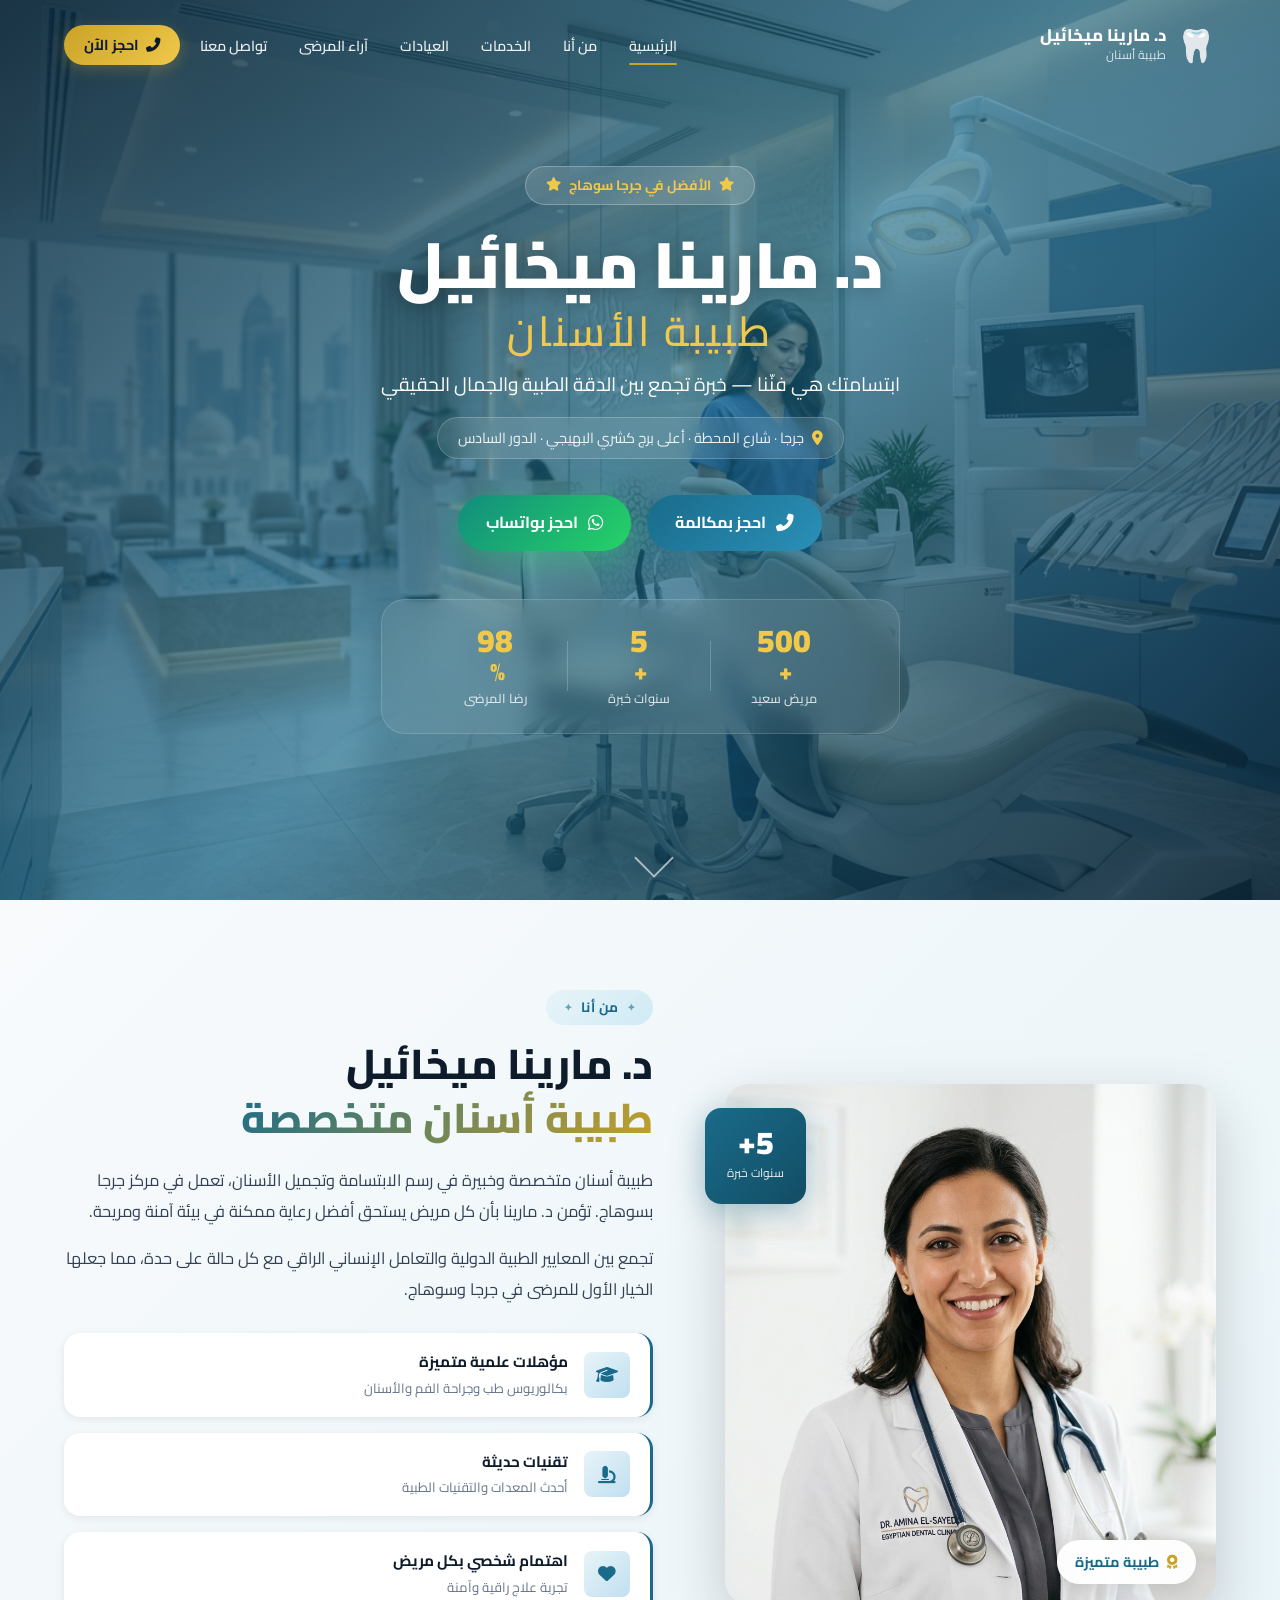
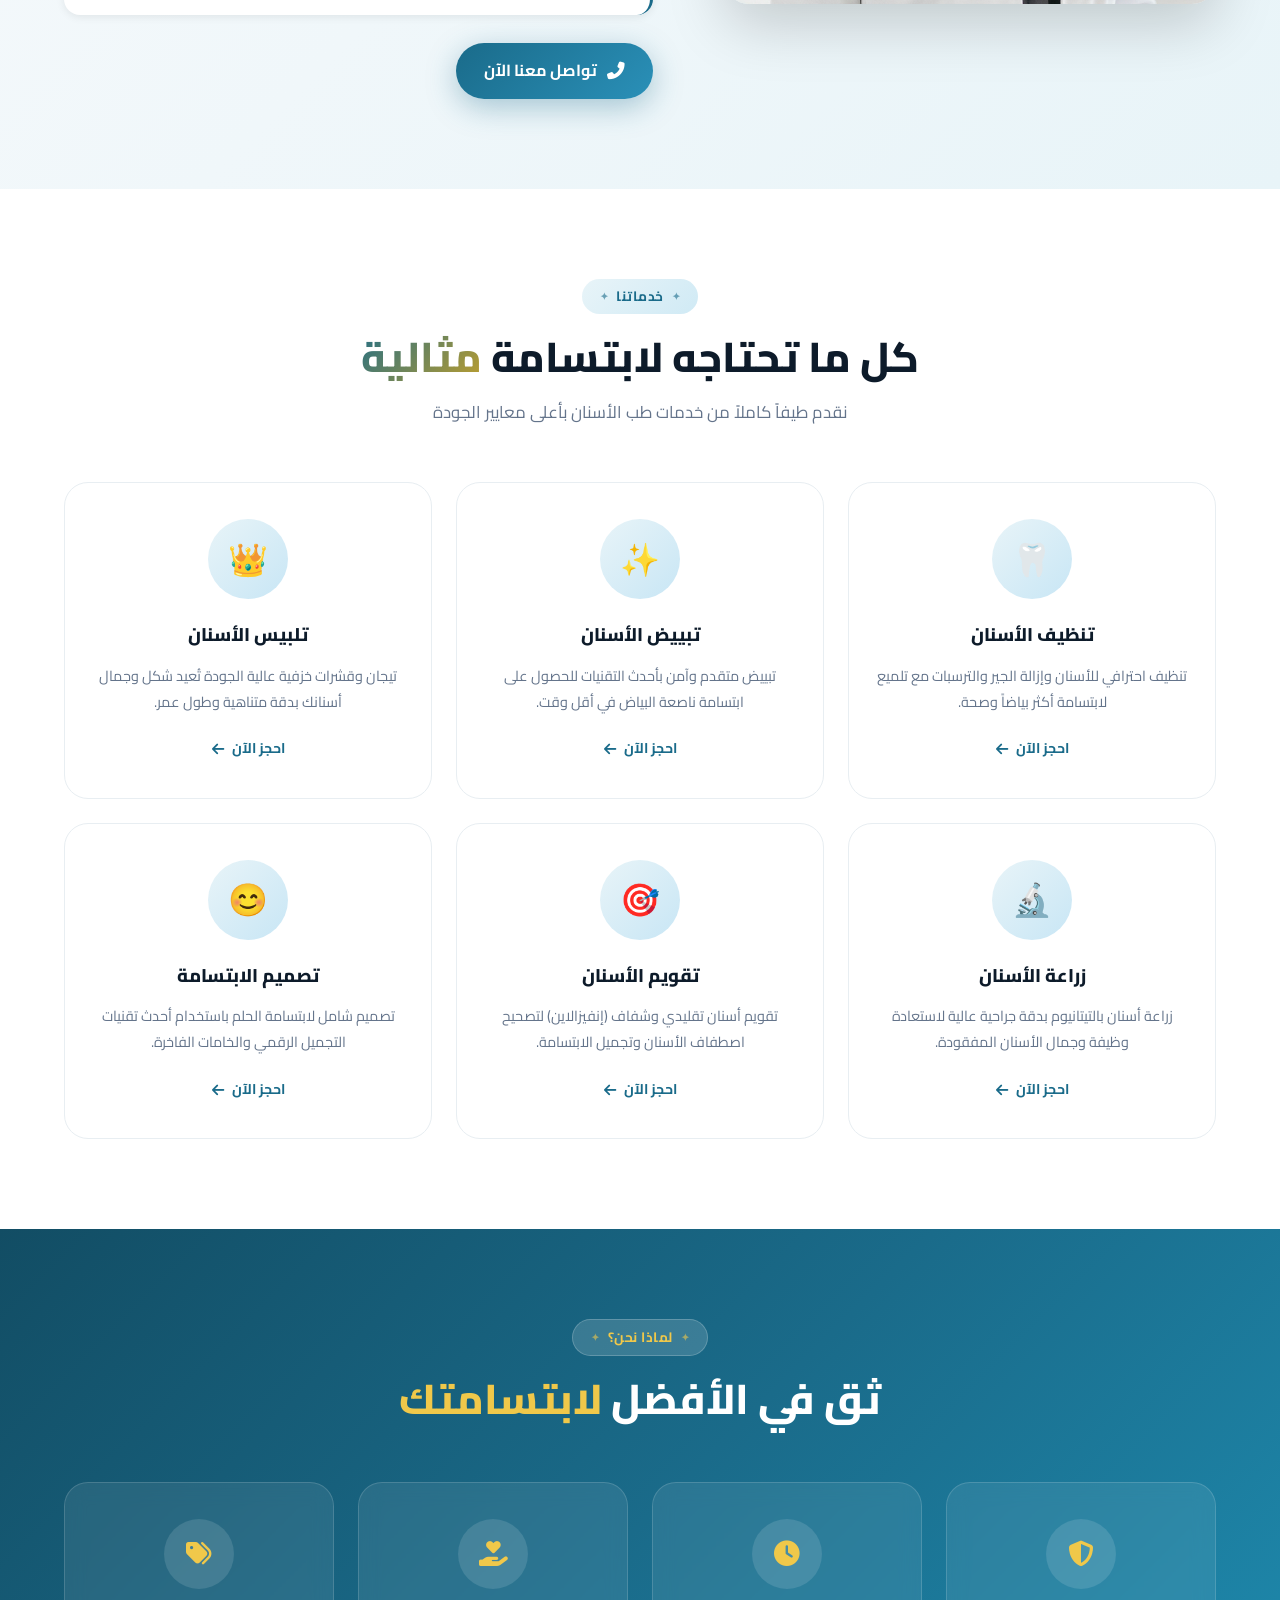
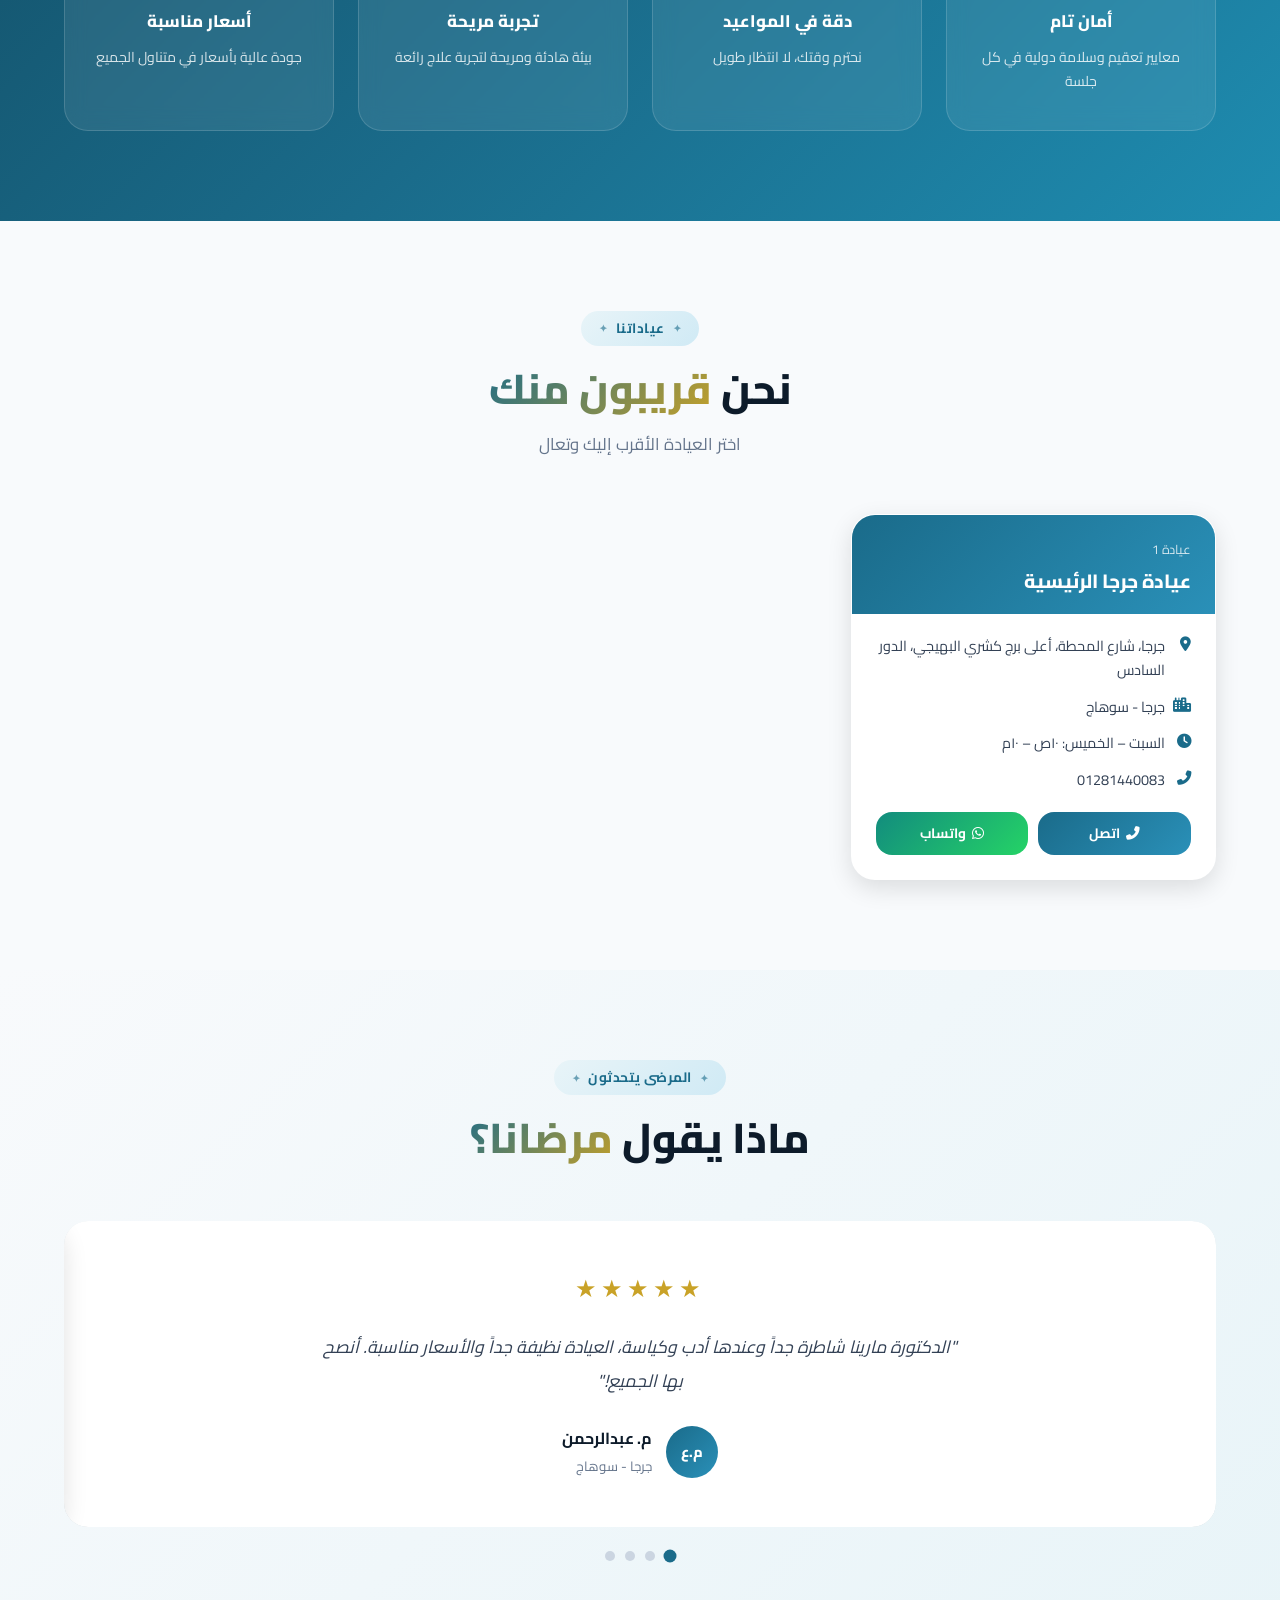
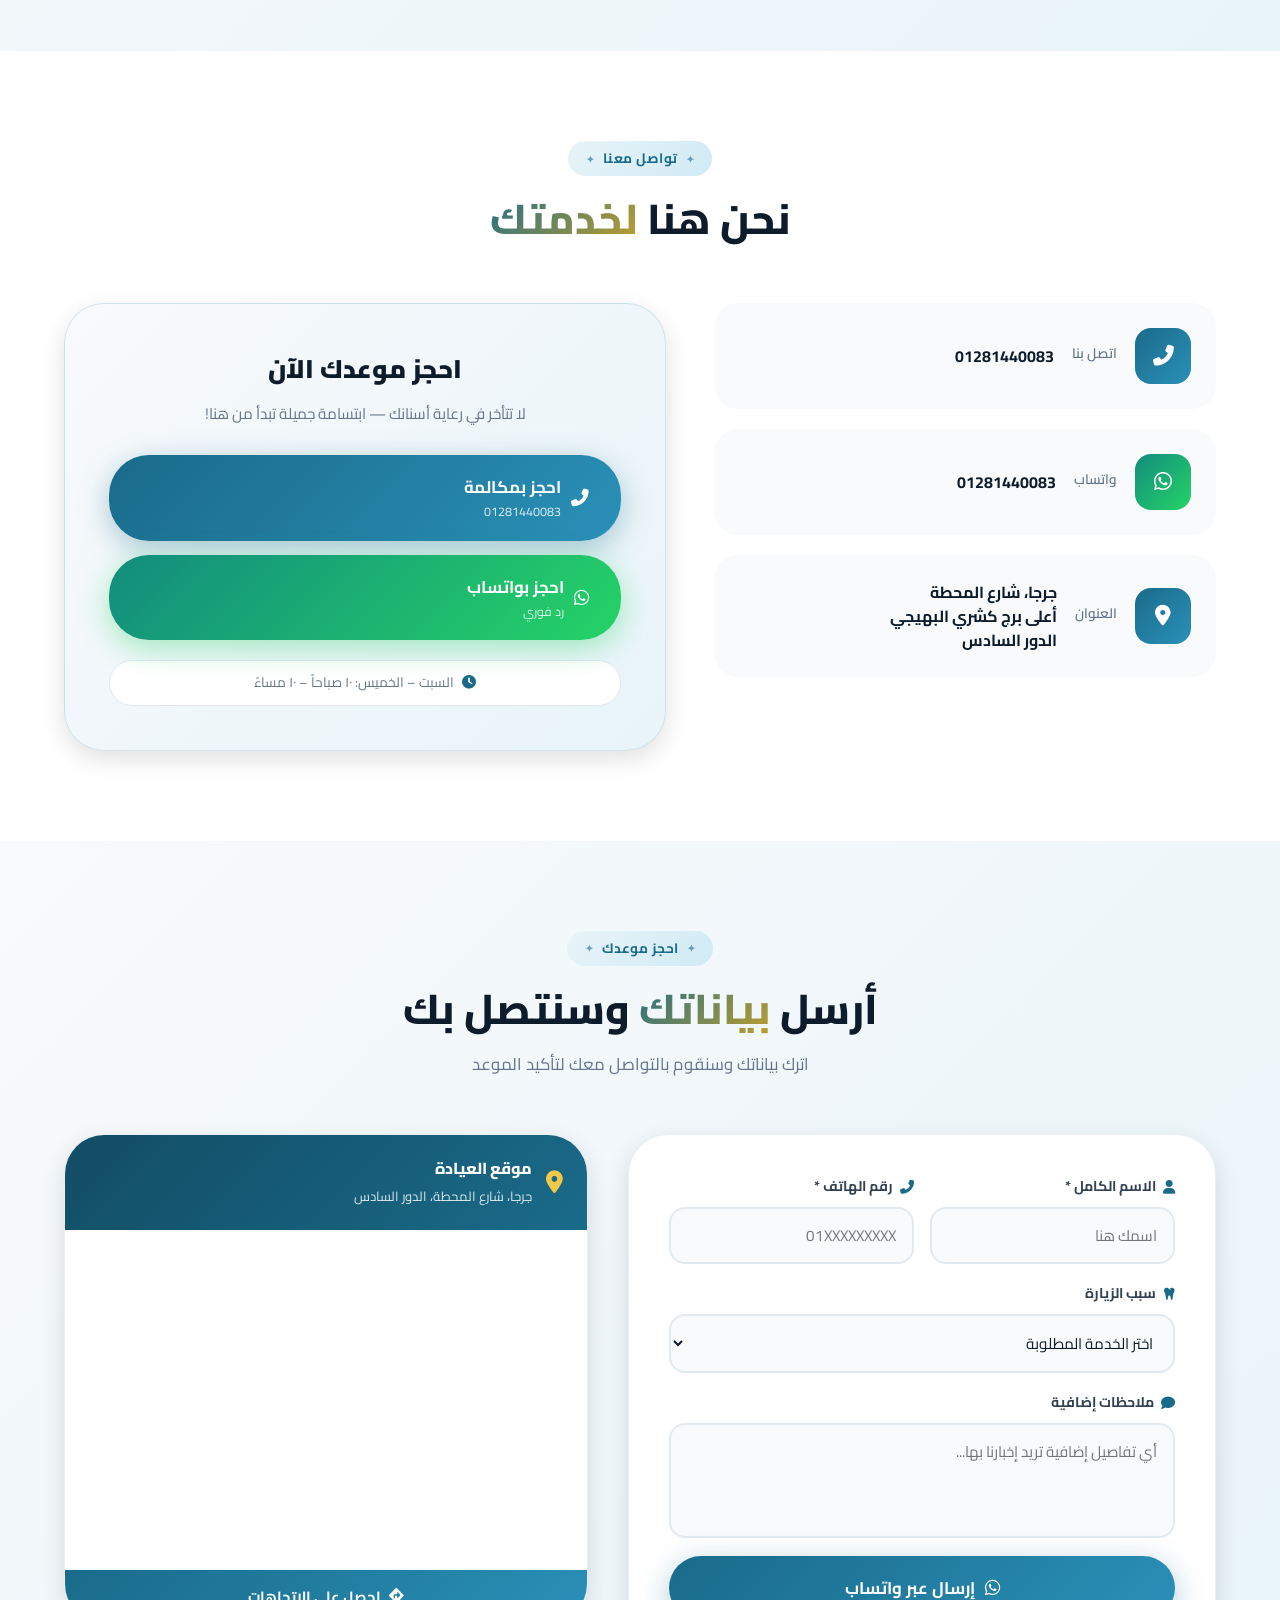
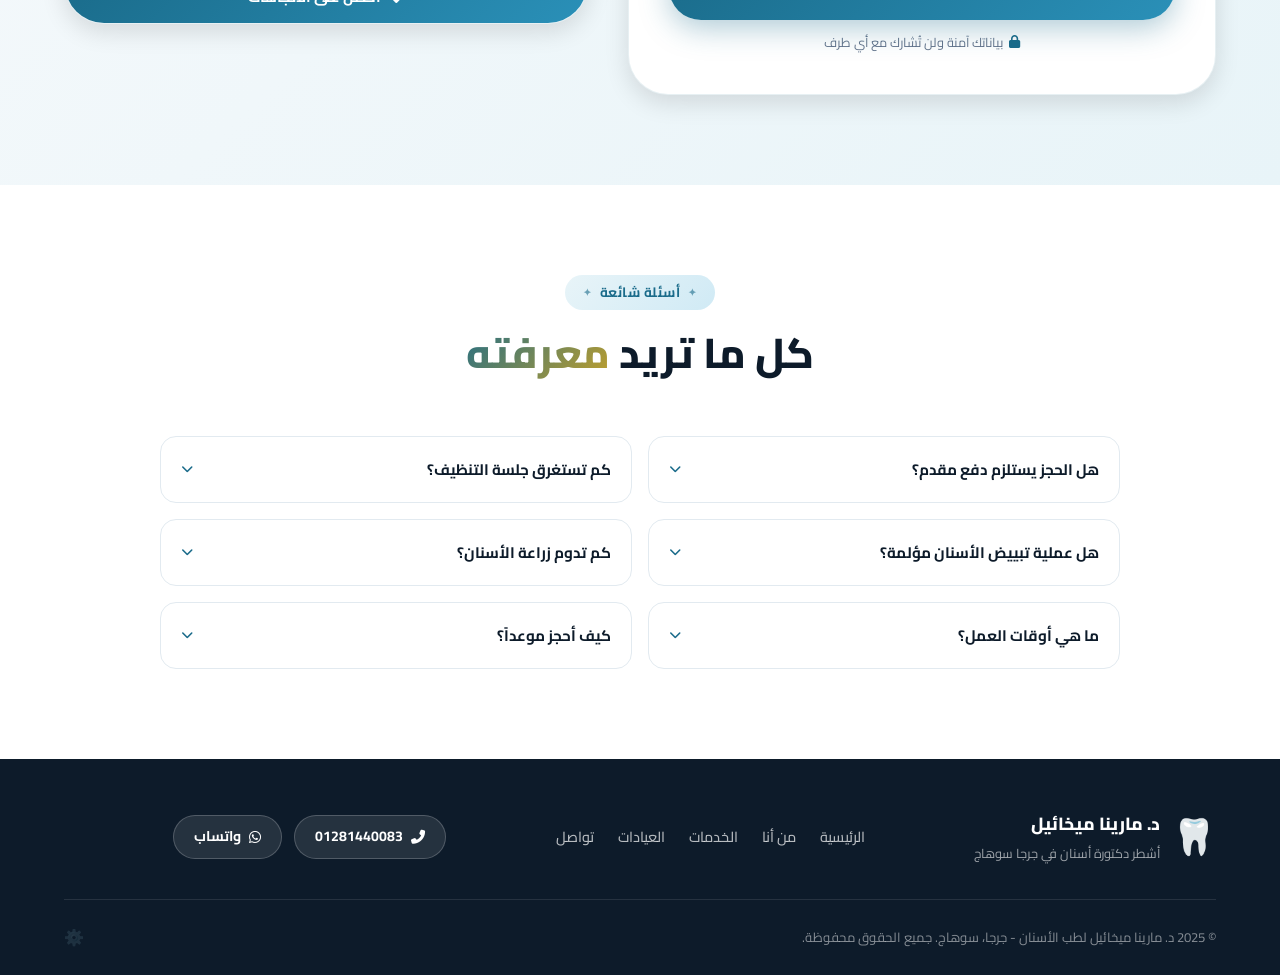
==== commit 12f778e1: "Update live canonical URLs and sitemap for Vercel deployment" ====
--- a/index.html
+++ b/index.html
@@ -11,13 +11,13 @@
   <meta name="keywords" content="دكتورة أسنان جرجا, طبيبة أسنان سوهاج, أشطر دكتورة أسنان جرجا, عيادة أسنان جرجا, مارينا ميخائيل, تجميل أسنان جرجا, زراعة أسنان سوهاج, تنظيف أسنان جرجا, دكتور أسنان شارع المحطة جرجا, عيادة أسنان سوهاج" />
   <meta name="author" content="د. مارينا ميخائيل" />
   <meta name="robots" content="index, follow" />
-  <link rel="canonical" href="https://dr-marina-mikhail.com/" />
+  <link rel="canonical" href="https://dr-marina-mikhail.vercel.app/" />
 
   <!-- ======= Open Graph ======= -->
   <meta property="og:type" content="website" />
   <meta property="og:title" content="د. مارينا ميخائيل | أشطر دكتورة أسنان في جرجا سوهاج" />
   <meta property="og:description" content="أفضل عيادة أسنان في جرجا سوهاج. احجز موعدك الآن مع د. مارينا ميخائيل." />
-  <meta property="og:url" content="https://dr-marina-mikhail.com/" />
+  <meta property="og:url" content="https://dr-marina-mikhail.vercel.app/" />
   <meta property="og:image" content="images/hero-bg.jpg" />
   <meta property="og:locale" content="ar_EG" />
 
@@ -32,9 +32,9 @@
     "@context": "https://schema.org",
     "@type": "Dentist",
     "name": "عيادة د. مارينا ميخائيل لطب الأسنان",
-    "image": "https://dr-marina-mikhail.com/images/doctor.jpg",
+    "image": "https://dr-marina-mikhail.vercel.app/images/doctor.jpg",
     "description": "أفضل عيادة أسنان في جرجا سوهاج. خدمات تنظيف وتلبيس وزراعة وتجميل الأسنان.",
-    "url": "https://dr-marina-mikhail.com/",
+    "url": "https://dr-marina-mikhail.vercel.app/",
     "telephone": "+201281440083",
     "priceRange": "$$",
     "address": {
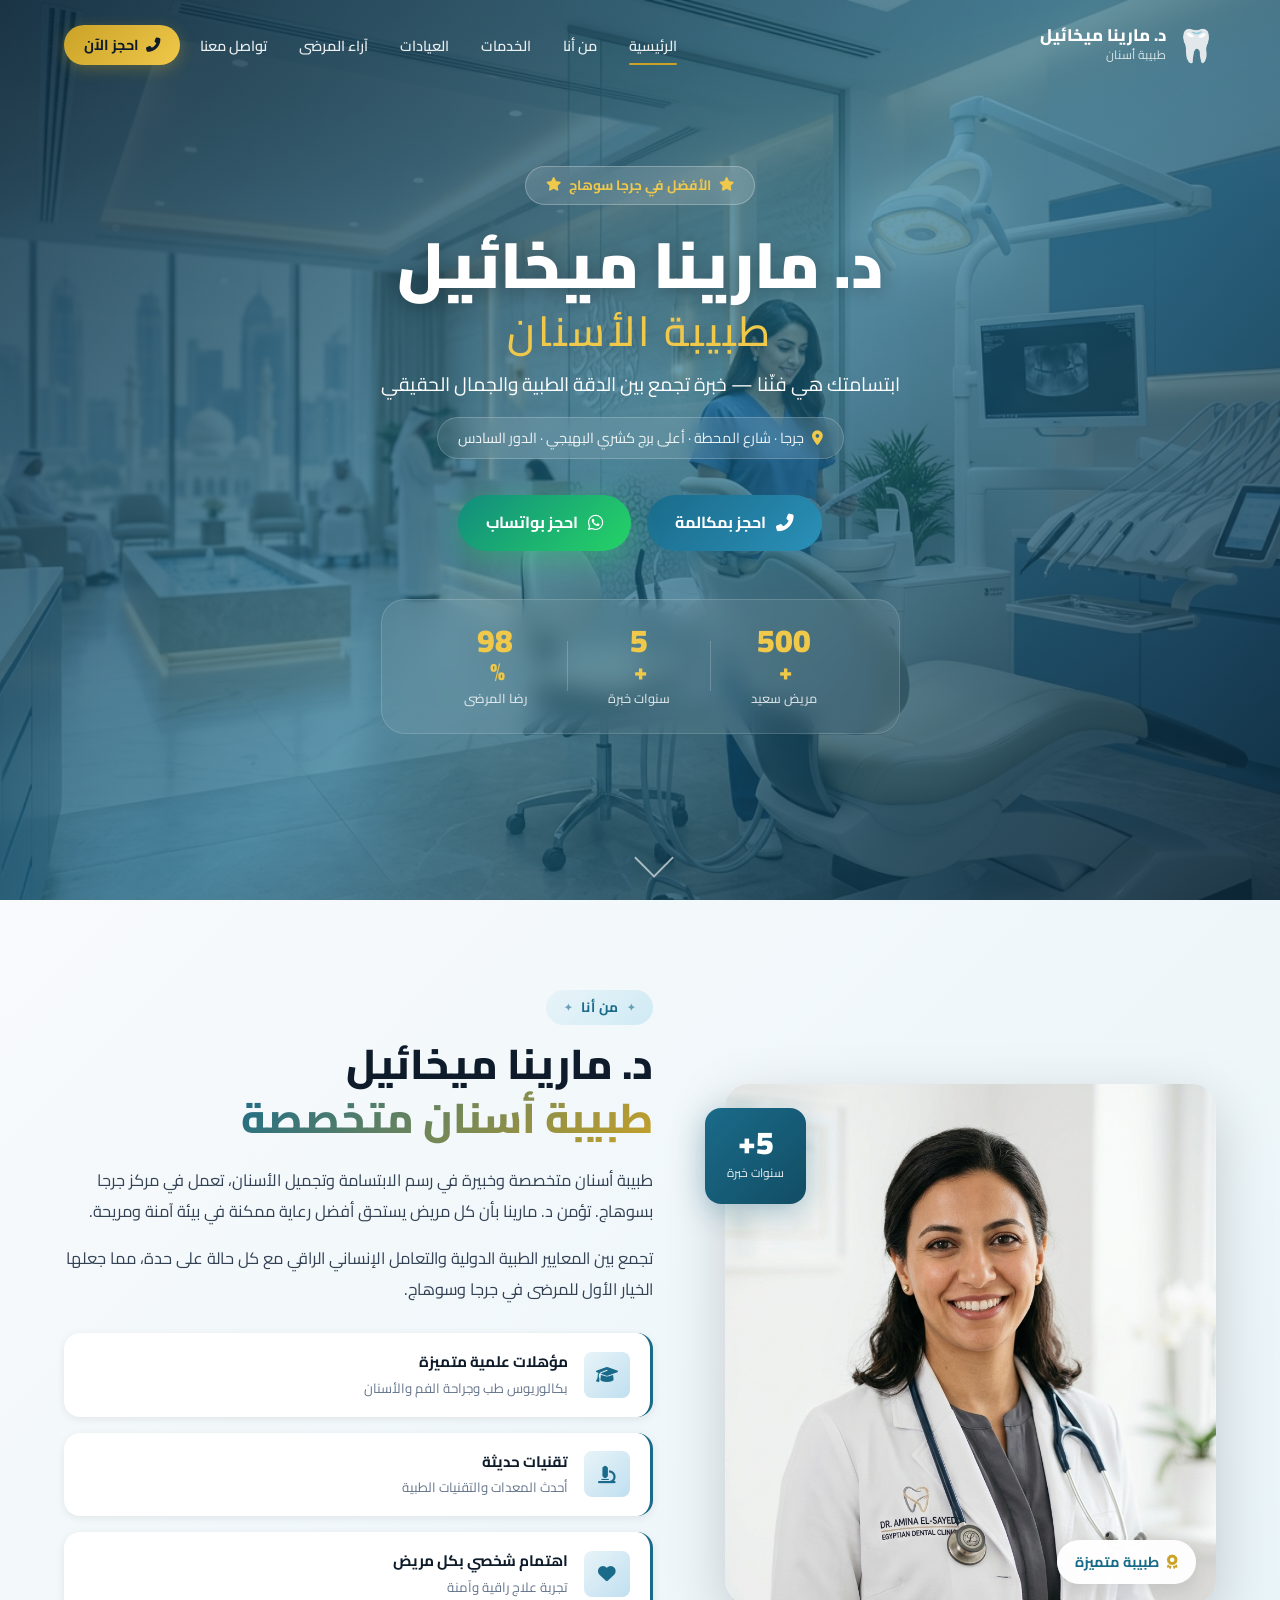
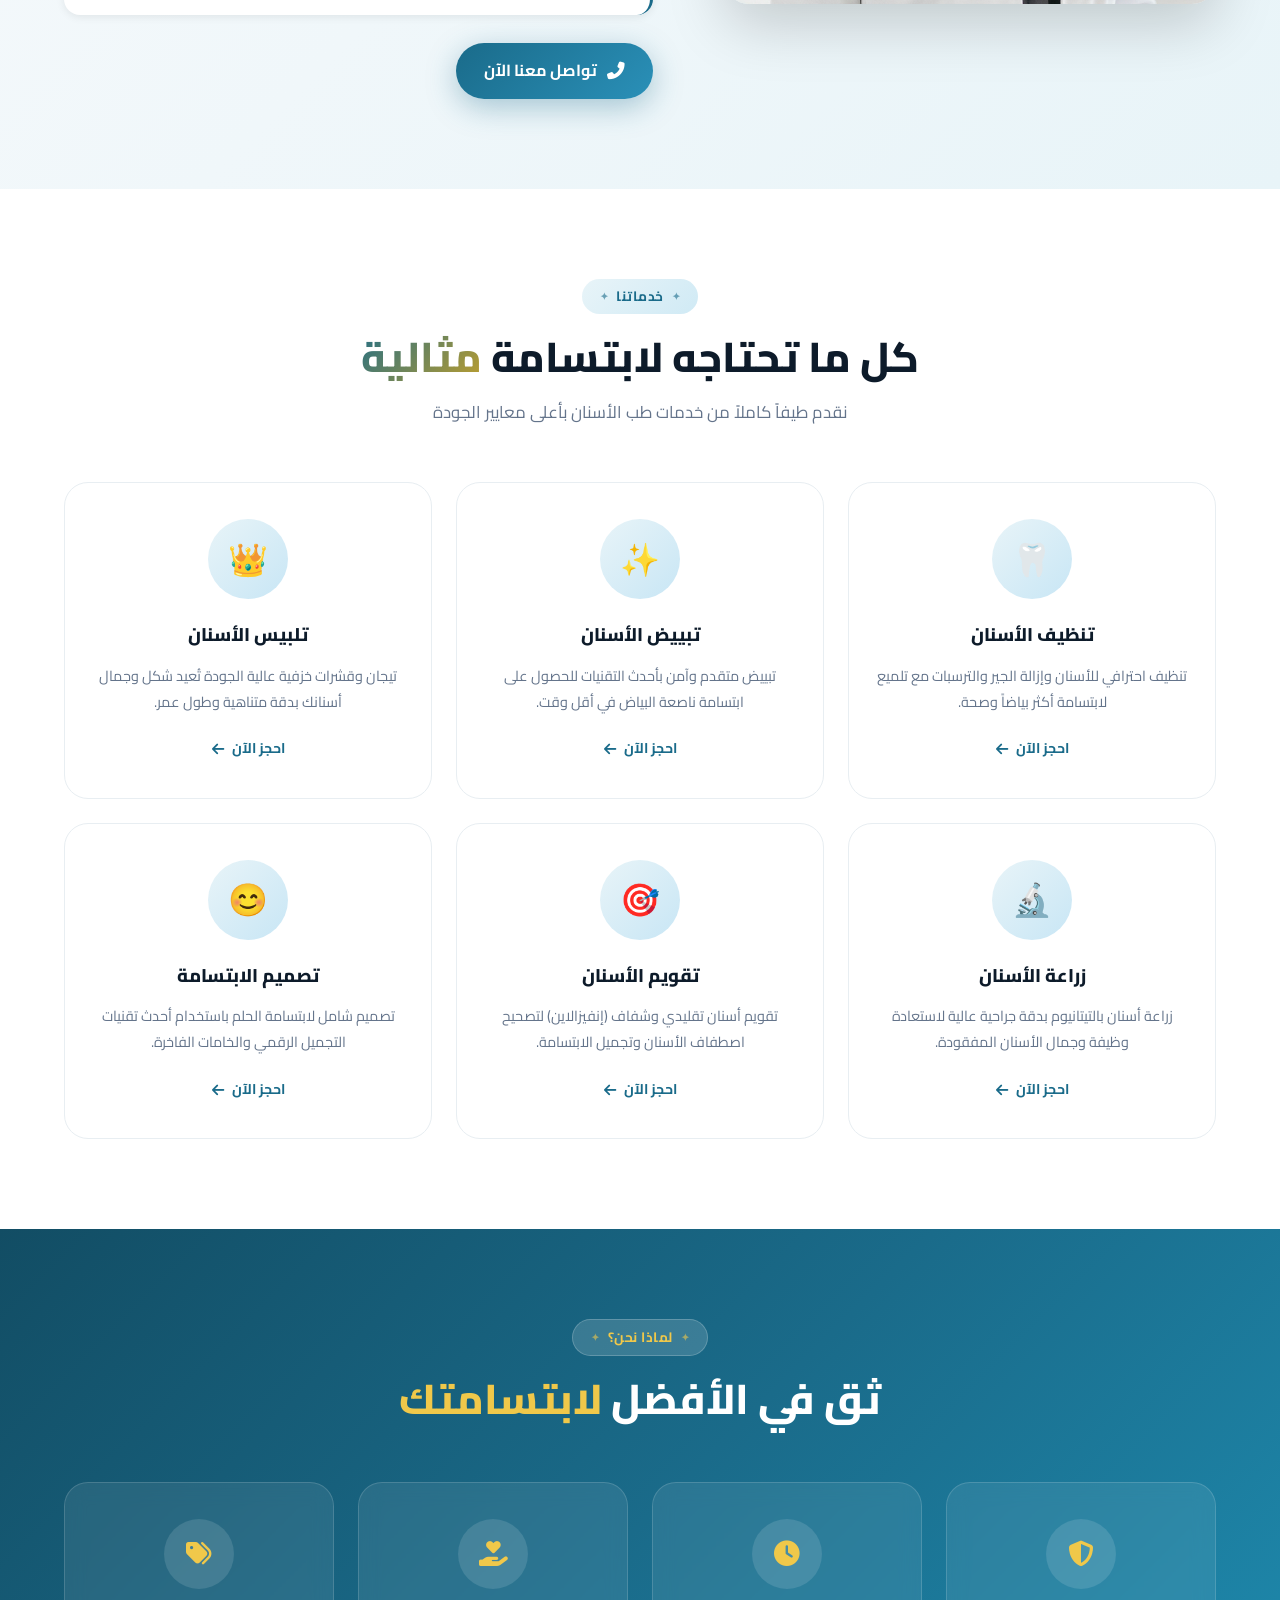
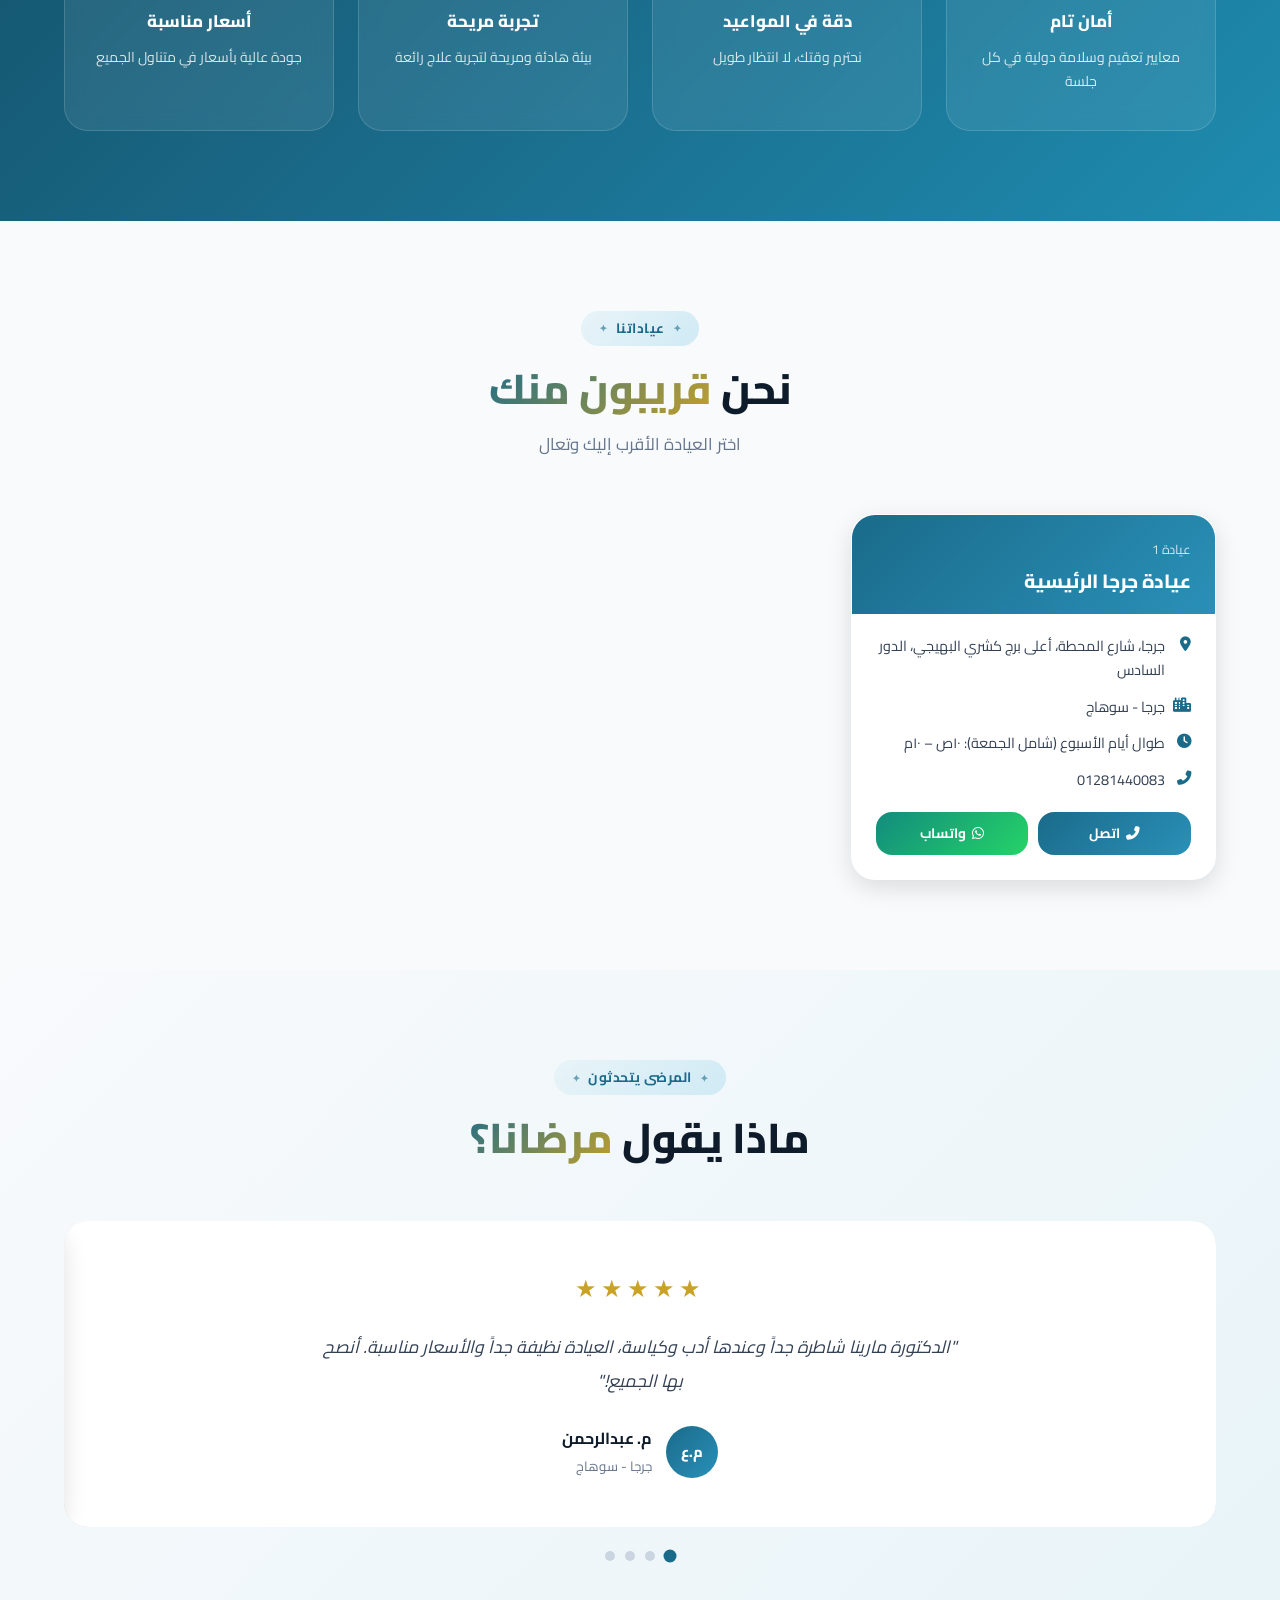
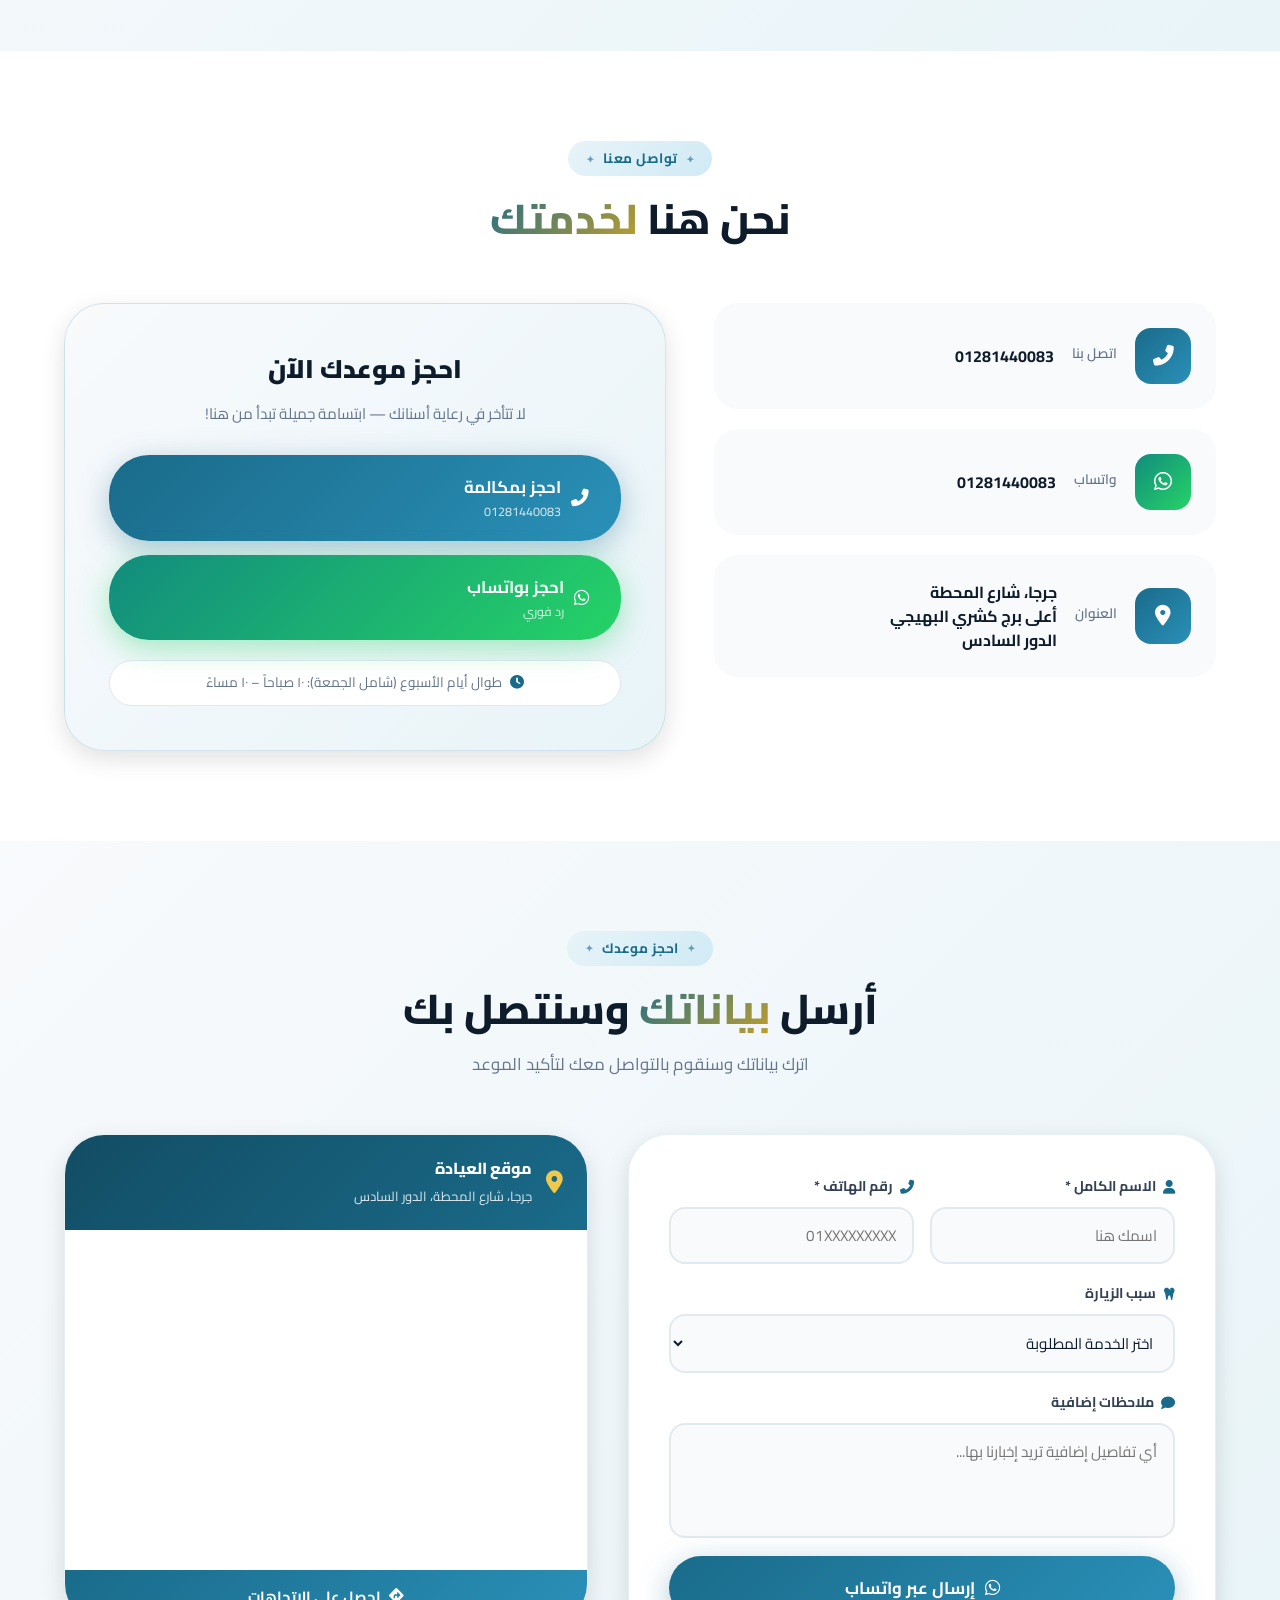
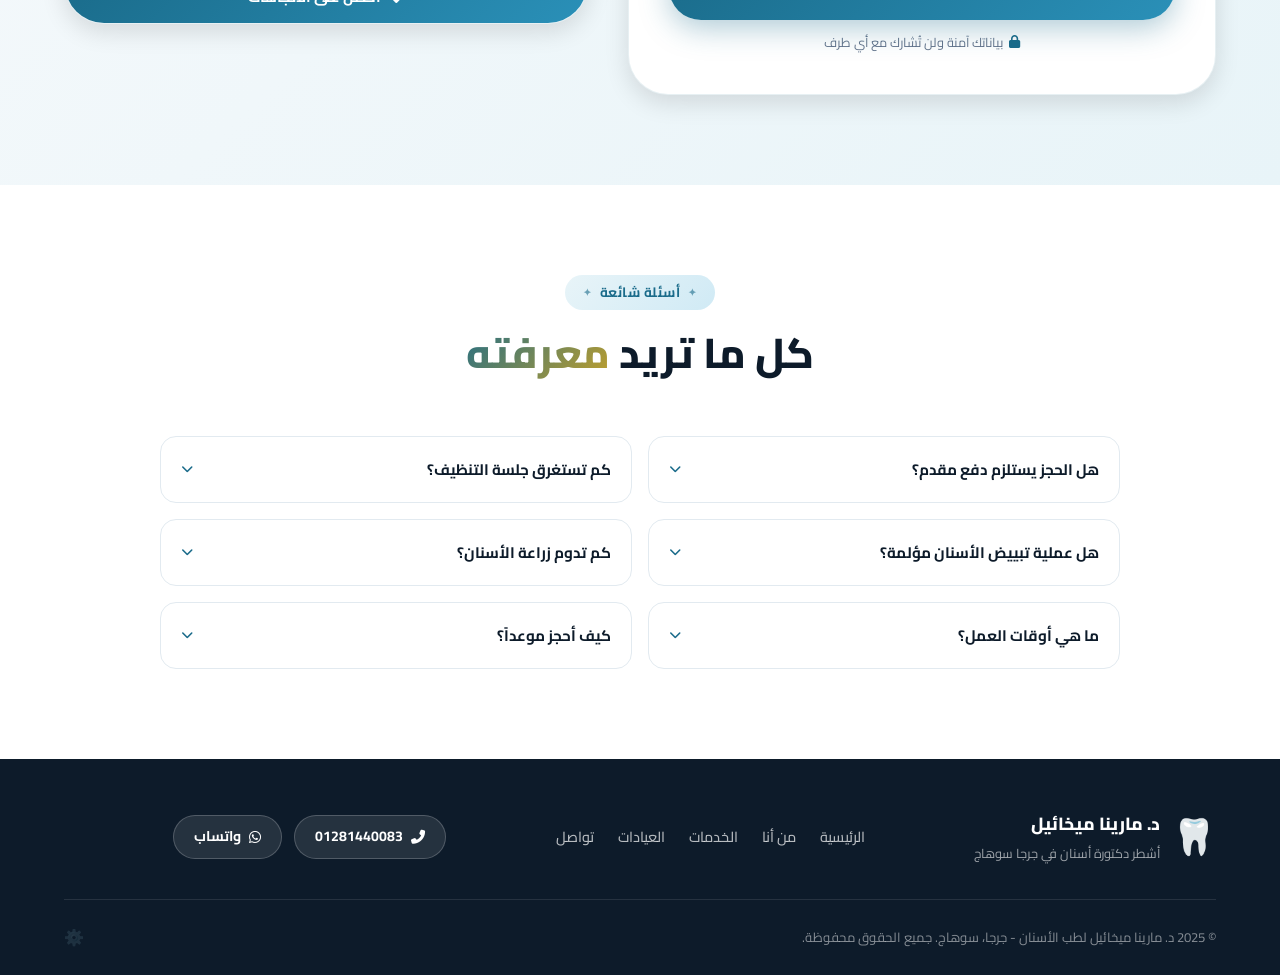
==== commit 948a00c3: "Update clinic availability to all week including Friday" ====
--- a/index.html
+++ b/index.html
@@ -52,7 +52,7 @@
     "openingHoursSpecification": [
       {
         "@type": "OpeningHoursSpecification",
-        "dayOfWeek": ["Saturday","Sunday","Monday","Tuesday","Wednesday","Thursday"],
+        "dayOfWeek": ["Saturday","Sunday","Monday","Tuesday","Wednesday","Thursday","Friday"],
         "opens": "10:00",
         "closes": "22:00"
       }
@@ -529,7 +529,7 @@
             </div>
             <div class="booking-hours">
               <i class="fas fa-clock"></i>
-              <span>السبت – الخميس: ١٠ صباحاً – ١٠ مساءً</span>
+              <span>طوال أيام الأسبوع (شامل الجمعة): ١٠ صباحاً – ١٠ مساءً</span>
             </div>
           </div>
         </div>
@@ -677,7 +677,7 @@
             <i class="fas fa-chevron-down faq-icon"></i>
           </button>
           <div class="faq-a" id="faq-a-5" role="region" aria-labelledby="faq-btn-5">
-            <p>العيادة مفتوحة من السبت حتى الخميس من الساعة ١٠ صباحاً حتى ١٠ مساءً.</p>
+            <p>العيادة مفتوحة طوال أيام الأسبوع (من السبت إلى الجمعة) من الساعة ١٠ صباحاً حتى ١٠ مساءً.</p>
           </div>
         </div>
 
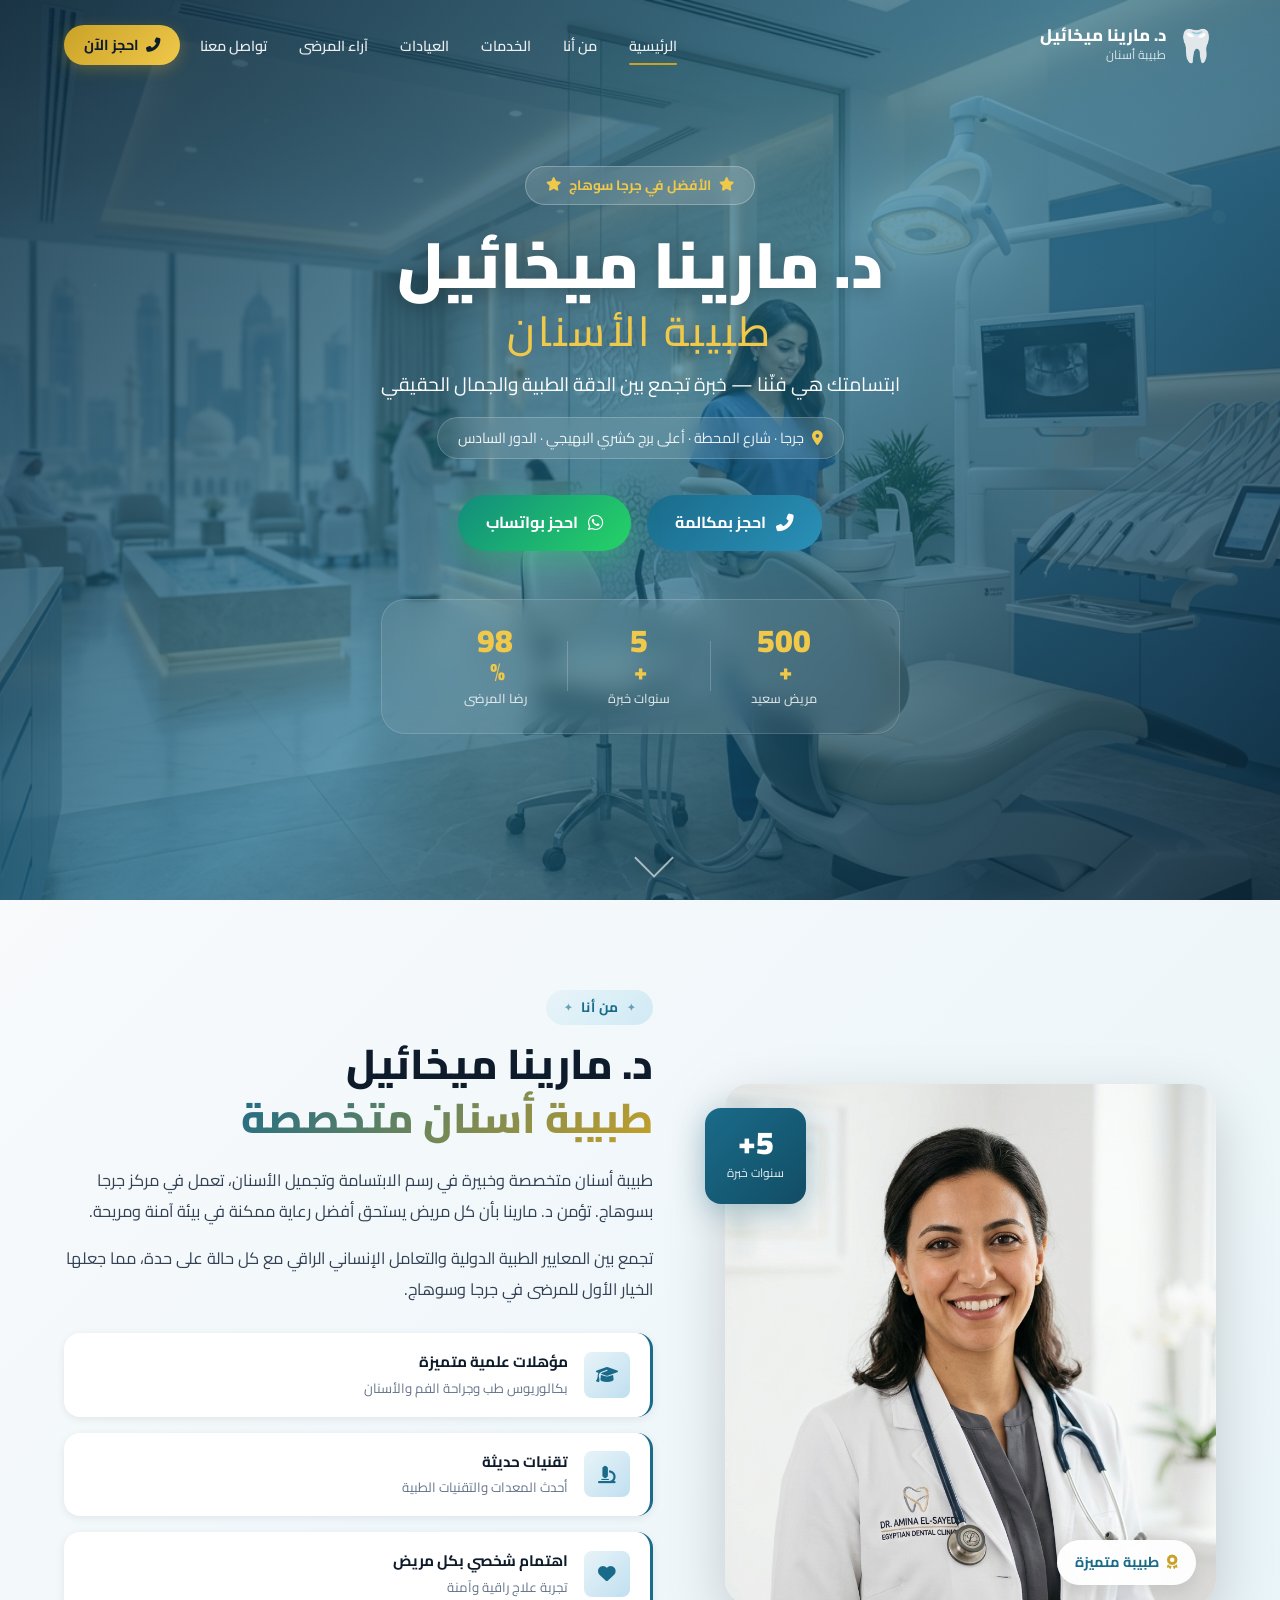
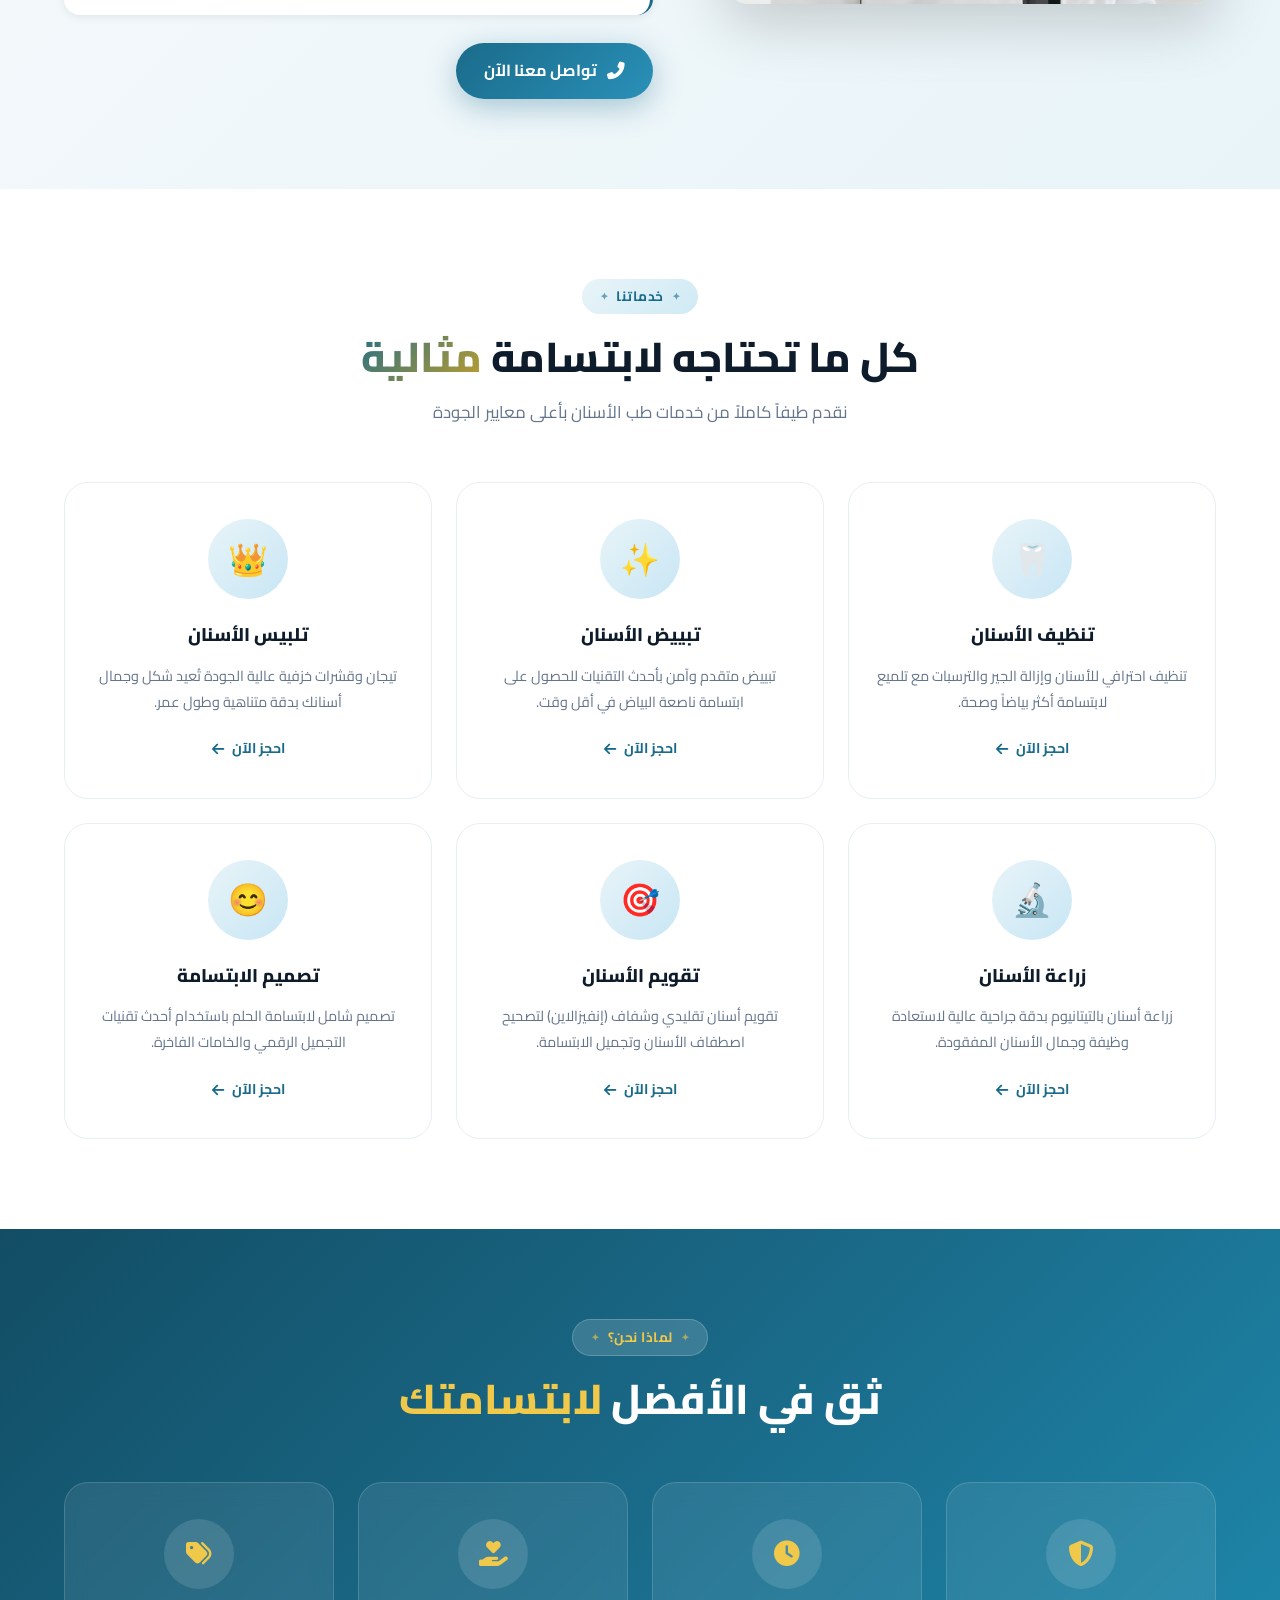
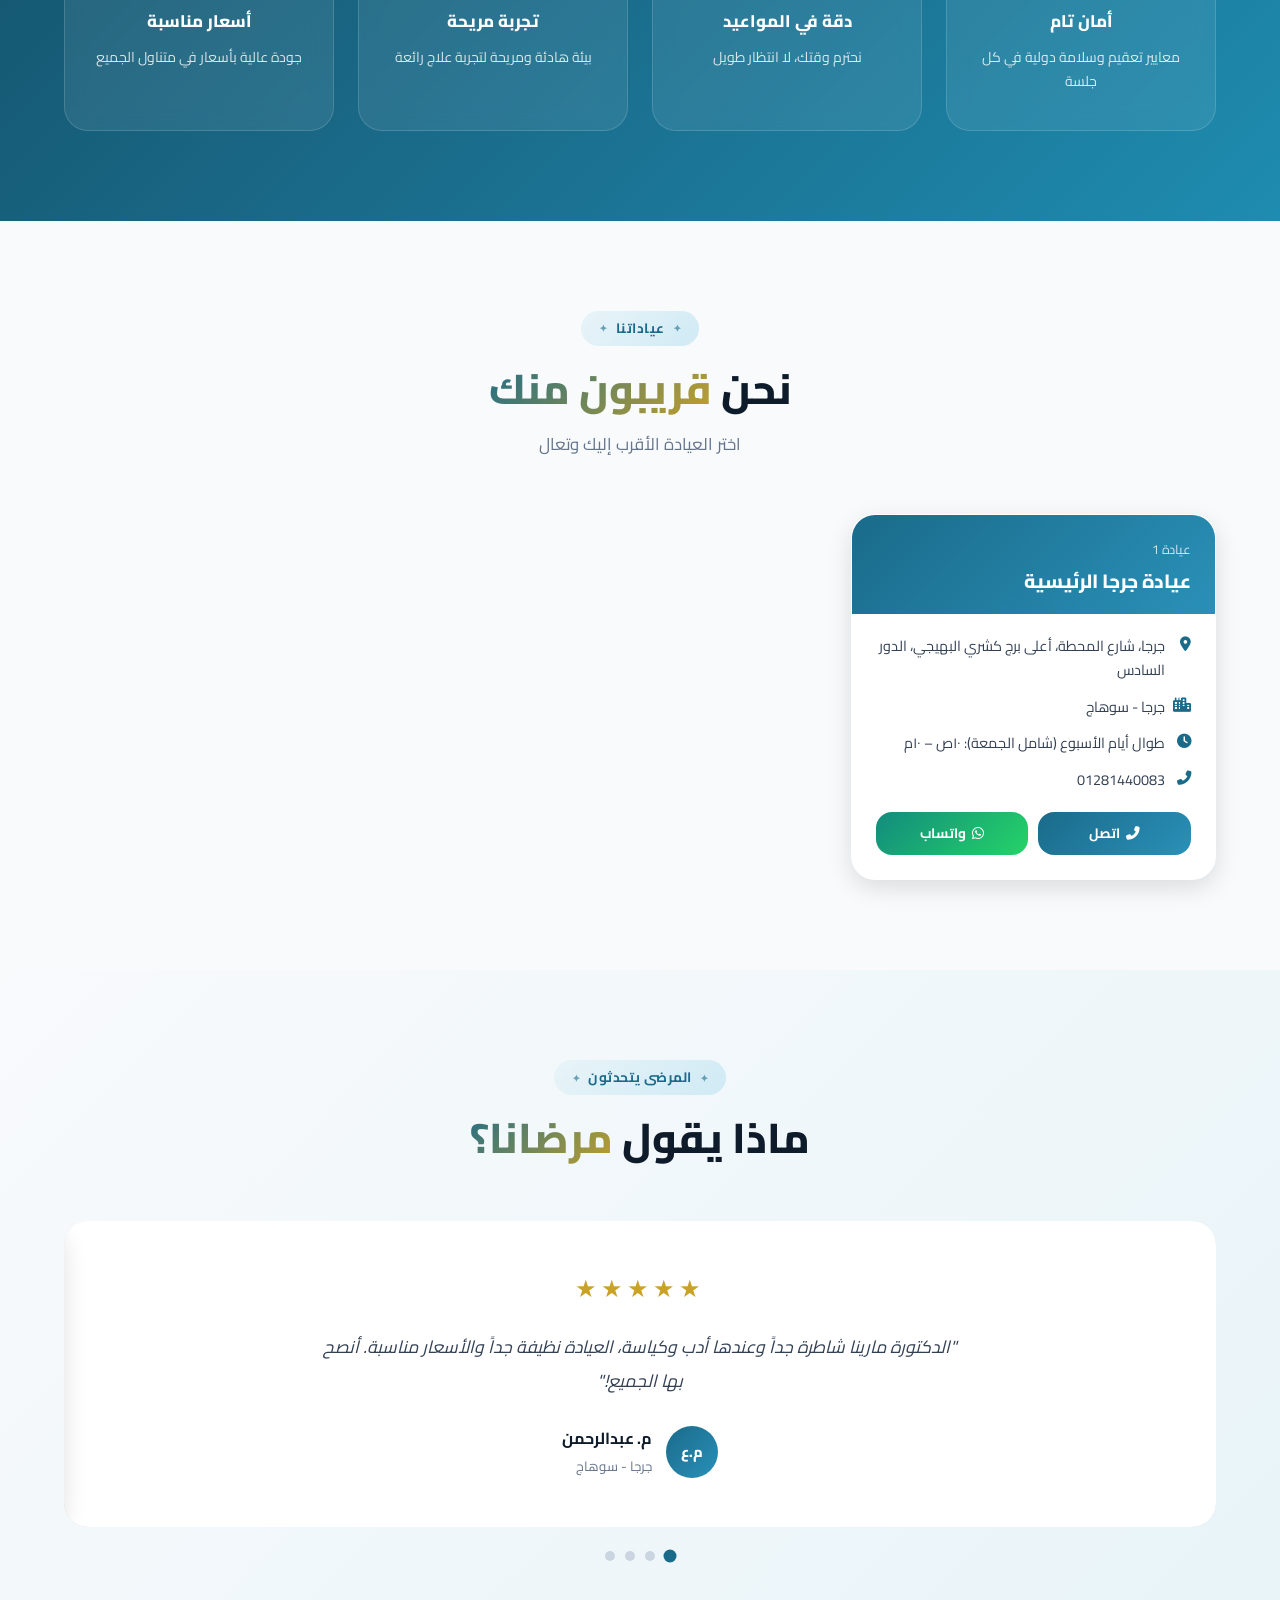
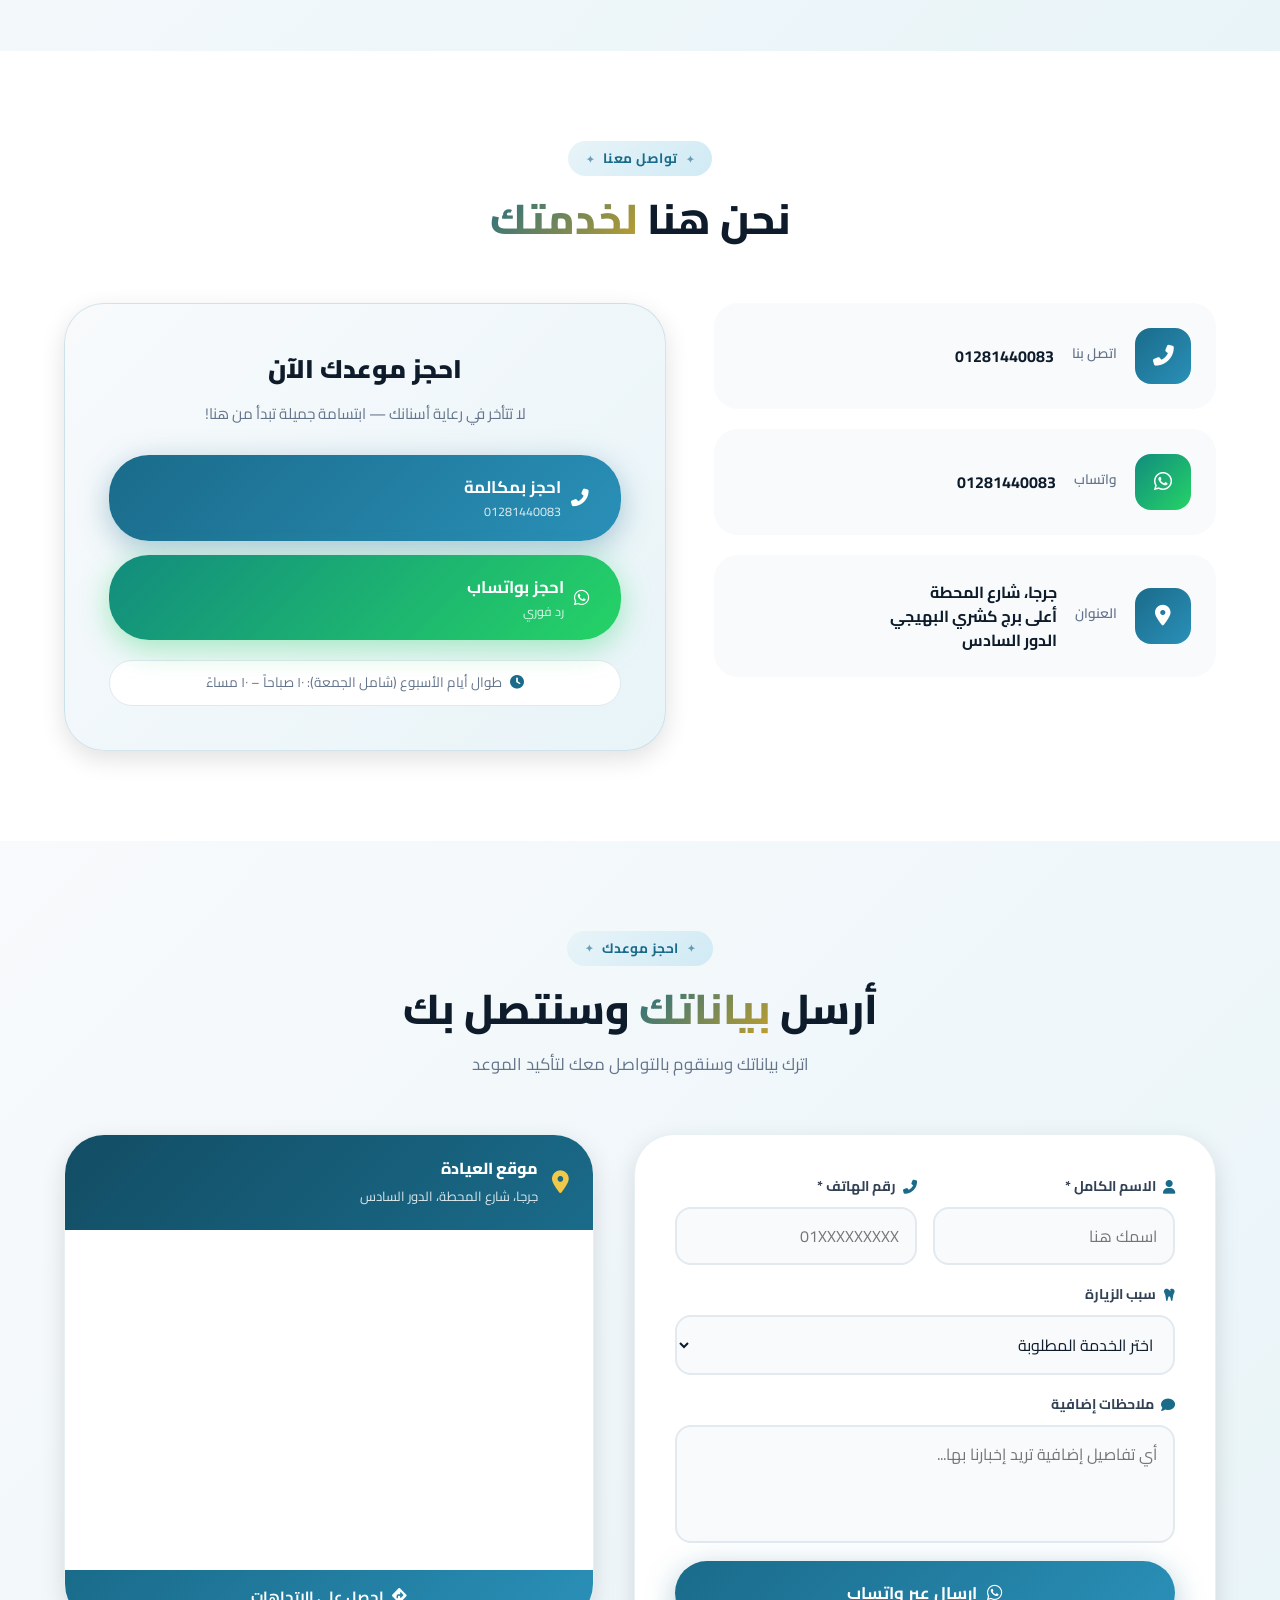
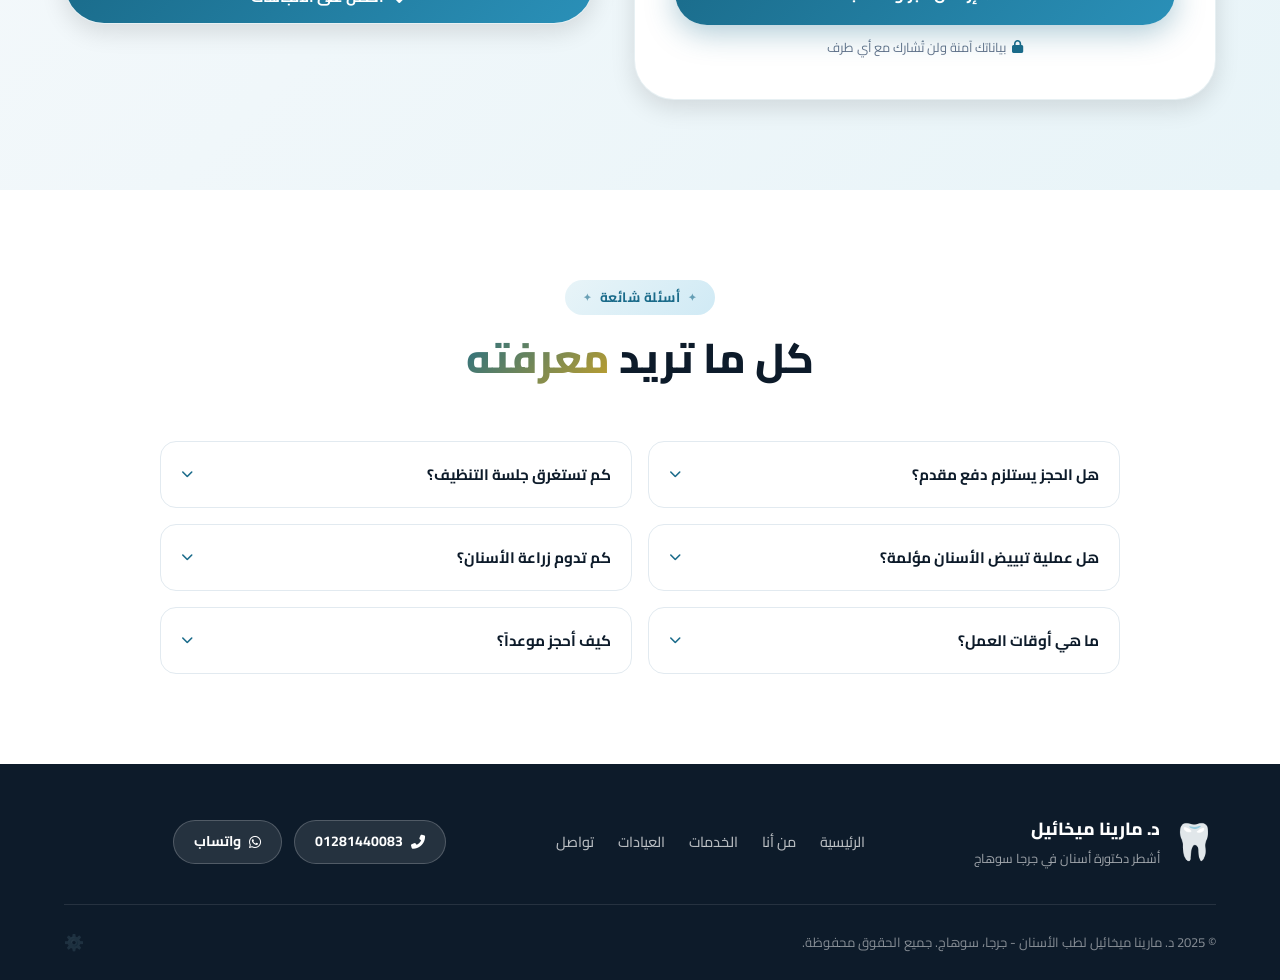
==== commit f728d247: "Force mobile cache refresh with v3.0 query parameter" ====
--- a/index.html
+++ b/index.html
@@ -73,7 +73,7 @@
   <link rel="stylesheet" href="https://cdnjs.cloudflare.com/ajax/libs/font-awesome/6.5.0/css/all.min.css" />
 
   <!-- ======= Styles ======= -->
-  <link rel="stylesheet" href="css/style.css" />
+  <link rel="stylesheet" href="css/style.css?v=3.0" />
 
   <!-- Preloader inline style for instant render -->
   <style>
@@ -733,6 +733,6 @@
     </div>
   </footer>
 
-  <script src="js/main.js"></script>
+  <script src="js/main.js?v=3.0"></script>
 </body>
 </html>
--- a/css/style.css
+++ b/css/style.css
@@ -1305,74 +1305,6 @@
 
 .admin-link:hover { opacity: 1; }
 
-/* ======= RESPONSIVE ======= */
-@media (max-width: 1024px) {
-  .services-grid { grid-template-columns: repeat(2, 1fr); }
-  .whyus-grid { grid-template-columns: repeat(2, 1fr); }
-  .about-grid { grid-template-columns: 1fr 1fr; gap: 40px; }
-}
-
-@media (max-width: 768px) {
-  .nav-menu {
-    position: fixed;
-    top: 0;
-    right: -100%;
-    bottom: 0;
-    width: 80%;
-    max-width: 320px;
-    background: white;
-    flex-direction: column;
-    align-items: flex-start;
-    gap: 4px;
-    padding: 80px 24px 32px;
-    box-shadow: -4px 0 20px rgba(0,0,0,0.15);
-    transition: right 0.35s cubic-bezier(0.4,0,0.2,1);
-    z-index: 999;
-  }
-
-  .nav-menu.open { right: 0; }
-
-  .nav-link { color: var(--text-dark) !important; padding: 12px 16px; width: 100%; font-size: 1rem; }
-  .nav-cta { width: 100%; justify-content: center; margin-top: 8px; }
-
-  .nav-toggle { display: flex; z-index: 1001; }
-  .nav-toggle.open span:nth-child(1) { transform: translateY(7.5px) rotate(45deg); }
-  .nav-toggle.open span:nth-child(2) { opacity: 0; }
-  .nav-toggle.open span:nth-child(3) { transform: translateY(-7.5px) rotate(-45deg); }
-
-  .hero-stats { flex-direction: column; gap: 16px; padding: 20px; }
-  .stat-divider { width: 80px; height: 1px; }
-
-  .about-grid { grid-template-columns: 1fr; gap: 40px; }
-  .about-experience-badge { left: auto; right: -10px; }
-  .about-img-card img { height: 380px; }
-
-  .services-grid { grid-template-columns: 1fr; }
-  .whyus-grid { grid-template-columns: repeat(2, 1fr); }
-  .contact-grid { grid-template-columns: 1fr; }
-
-  .floating-btns { left: 12px; bottom: 20px; }
-  .float-btn span { display: none; }
-  .float-btn { padding: 14px; border-radius: 50%; }
-  .float-btn i { font-size: 1.3rem; margin: 0; }
-
-  .footer-top { flex-direction: column; text-align: center; }
-  .footer-links { justify-content: center; }
-  .footer-contact { justify-content: center; }
-  .footer-bottom { flex-direction: column; gap: 12px; text-align: center; }
-}
-
-@media (max-width: 480px) {
-  .hero-btns { flex-direction: column; align-items: center; }
-  .hero-btns .btn { width: 100%; max-width: 300px; justify-content: center; }
-  .whyus-grid { grid-template-columns: 1fr; }
-  .testimonial-card { padding: 28px 20px; }
-  .booking-card { padding: 28px 20px; }
-  .bform-row { grid-template-columns: 1fr; }
-  .booking-form-grid { grid-template-columns: 1fr; }
-  .faq-grid { grid-template-columns: 1fr; }
-}
-
 /* ======= BOOKING FORM SECTION ======= */
 .booking-form-section {
   background: linear-gradient(135deg, var(--off-white), var(--light-blue));
@@ -1420,11 +1352,12 @@
 .bform-group input,
 .bform-group select,
 .bform-group textarea {
+  width: 100%;
   padding: 12px 16px;
   border: 2px solid #e2eaf0;
   border-radius: var(--radius-md);
   font-family: 'Cairo', sans-serif;
-  font-size: 0.95rem;
+  font-size: 16px; /* Prevents iOS auto-zoom on input focus */
   color: var(--text-dark);
   background: var(--off-white);
   transition: var(--transition);
@@ -1576,10 +1509,297 @@
   padding-top: 14px;
 }
 
+/* ===================================================
+   FULL MOBILE RESPONSIVE DESIGN (Tablets & Phones)
+=================================================== */
+@media (max-width: 1024px) {
+  .services-grid { grid-template-columns: repeat(2, 1fr); }
+  .whyus-grid { grid-template-columns: repeat(2, 1fr); }
+  .about-grid { grid-template-columns: 1fr 1fr; gap: 36px; }
+  .booking-form-grid { grid-template-columns: 1fr 1fr; gap: 24px; }
+}
+
 @media (max-width: 768px) {
-  .booking-form-grid { grid-template-columns: 1fr; }
+  /* Prevent horizontal scroll */
+  html, body {
+    overflow-x: hidden;
+    max-width: 100vw;
+  }
+
+  .container {
+    padding-left: 18px;
+    padding-right: 18px;
+  }
+
+  /* Mobile Navbar */
+  .nav-menu {
+    position: fixed;
+    top: 0;
+    right: -100%;
+    bottom: 0;
+    width: 85%;
+    max-width: 320px;
+    background: rgba(255, 255, 255, 0.98);
+    backdrop-filter: blur(16px);
+    -webkit-backdrop-filter: blur(16px);
+    flex-direction: column;
+    align-items: stretch;
+    gap: 8px;
+    padding: 85px 24px 32px;
+    box-shadow: -10px 0 30px rgba(0,0,0,0.2);
+    transition: right 0.35s cubic-bezier(0.4, 0, 0.2, 1);
+    z-index: 999;
+  }
+
+  .nav-menu.open { right: 0; }
+
+  .nav-link {
+    color: var(--text-dark) !important;
+    padding: 14px 18px;
+    border-radius: var(--radius-md);
+    font-size: 1.05rem;
+    font-weight: 700;
+    background: var(--off-white);
+  }
+
+  .nav-cta {
+    width: 100%;
+    justify-content: center;
+    margin-top: 12px;
+    padding: 14px;
+    font-size: 1rem;
+  }
+
+  .nav-toggle {
+    display: flex;
+    z-index: 1001;
+    width: 44px;
+    height: 44px;
+    align-items: center;
+    justify-content: center;
+  }
+  .nav-toggle.open span:nth-child(1) { transform: translateY(7.5px) rotate(45deg); }
+  .nav-toggle.open span:nth-child(2) { opacity: 0; }
+  .nav-toggle.open span:nth-child(3) { transform: translateY(-7.5px) rotate(-45deg); }
+
+  /* Hero Section */
+  .hero-content {
+    padding-top: 100px;
+    padding-bottom: 60px;
+  }
+
+  .hero-title {
+    font-size: clamp(2rem, 8vw, 2.8rem);
+    line-height: 1.25;
+  }
+
+  .hero-subtitle {
+    font-size: 1rem;
+    padding: 0 8px;
+  }
+
+  .hero-location {
+    font-size: 0.88rem;
+    padding: 8px 14px;
+  }
+
+  .hero-btns {
+    flex-direction: column;
+    align-items: stretch;
+    gap: 12px;
+    max-width: 380px;
+    margin: 0 auto 28px;
+  }
+
+  .hero-btns .btn {
+    width: 100%;
+    justify-content: center;
+    padding: 16px 20px;
+    font-size: 1.05rem;
+  }
+
+  .hero-stats {
+    display: grid;
+    grid-template-columns: repeat(3, 1fr);
+    gap: 8px;
+    padding: 16px 12px;
+  }
+
+  .stat-number { font-size: 1.5rem; }
+  .stat-label { font-size: 0.75rem; }
+  .stat-divider { display: none; }
+
+  /* About Doctor */
+  .about-grid {
+    grid-template-columns: 1fr;
+    gap: 36px;
+  }
+
+  .about-img-card {
+    max-width: 360px;
+    margin: 0 auto;
+  }
+
+  .about-img-card img {
+    height: 340px;
+  }
+
+  .about-experience-badge {
+    left: auto;
+    right: -6px;
+    bottom: -15px;
+    padding: 12px 18px;
+  }
+
+  /* Services & Why Us */
+  .services-grid { grid-template-columns: 1fr; }
+  .whyus-grid { grid-template-columns: 1fr; }
+
+  /* Clinics */
+  .clinics-grid { grid-template-columns: 1fr; }
+
+  /* Booking Form & Map */
+  .booking-form-grid {
+    grid-template-columns: 1fr;
+    gap: 28px;
+  }
+
+  .bform-row { grid-template-columns: 1fr; gap: 0; }
+  .booking-form-card { padding: 24px 18px; }
+
+  /* FAQ */
   .faq-grid { grid-template-columns: 1fr; }
-  .bform-row { grid-template-columns: 1fr; }
-  .booking-form-card { padding: 24px 20px; }
-}
-
+
+  /* Contact Cards */
+  .contact-grid { grid-template-columns: 1fr; }
+
+  /* Floating Action Buttons */
+  .floating-btns {
+    left: 12px;
+    bottom: 18px;
+    gap: 10px;
+  }
+
+  .float-btn {
+    padding: 12px 16px;
+    border-radius: 50px;
+    font-size: 0.9rem;
+    box-shadow: 0 6px 20px rgba(0,0,0,0.3);
+  }
+
+  .float-btn span {
+    display: inline-block;
+    font-size: 0.85rem;
+    font-weight: 700;
+  }
+
+  /* Footer */
+  .footer-top {
+    flex-direction: column;
+    text-align: center;
+    gap: 24px;
+  }
+
+  .footer-links {
+    justify-content: center;
+    gap: 14px;
+  }
+
+  .footer-contact {
+    justify-content: center;
+    flex-direction: column;
+    width: 100%;
+    max-width: 320px;
+    margin: 0 auto;
+  }
+
+  .footer-contact-btn {
+    justify-content: center;
+    width: 100%;
+  }
+
+  .footer-social {
+    justify-content: center;
+    margin-top: 8px;
+  }
+
+  .footer-bottom {
+    flex-direction: column;
+    gap: 12px;
+    text-align: center;
+  }
+}
+
+@media (max-width: 480px) {
+  .section {
+    padding: 60px 0;
+  }
+
+  .section-title {
+    font-size: 1.65rem;
+  }
+
+  .section-label {
+    font-size: 0.78rem;
+  }
+
+  .hero-badge {
+    font-size: 0.78rem;
+    padding: 6px 14px;
+  }
+
+  .hero-title {
+    font-size: 1.9rem;
+  }
+
+  .hero-stats {
+    grid-template-columns: repeat(3, 1fr);
+    gap: 4px;
+    padding: 12px 6px;
+  }
+
+  .stat-number {
+    font-size: 1.3rem;
+  }
+
+  .stat-label {
+    font-size: 0.7rem;
+  }
+
+  .clinic-btns {
+    flex-direction: column;
+  }
+
+  .clinic-btn {
+    width: 100%;
+    justify-content: center;
+  }
+
+  .booking-btns {
+    flex-direction: column;
+  }
+
+  .booking-btns .btn {
+    width: 100%;
+  }
+
+  .testimonial-card {
+    padding: 24px 16px;
+  }
+
+  .float-btn span {
+    display: none;
+  }
+
+  .float-btn {
+    padding: 14px;
+    border-radius: 50%;
+  }
+
+  .float-btn i {
+    font-size: 1.25rem;
+    margin: 0;
+  }
+}
+
+
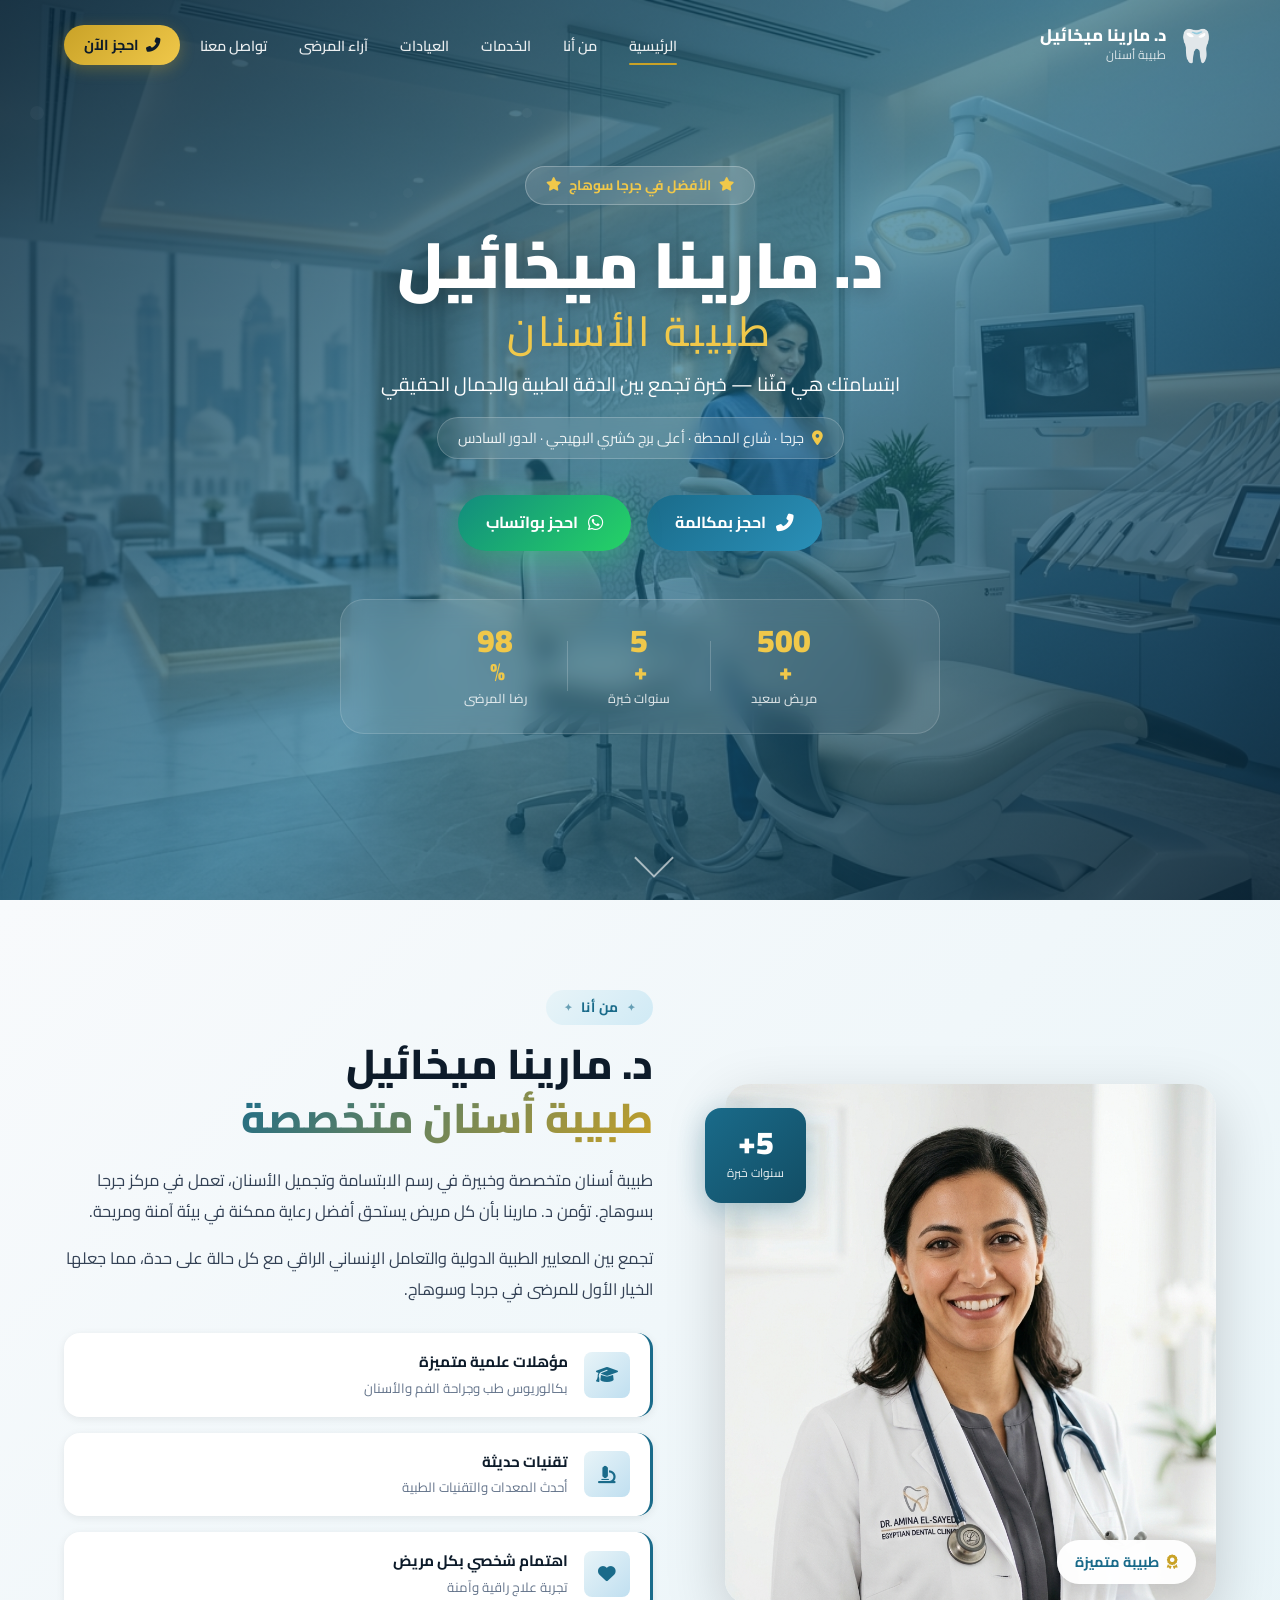
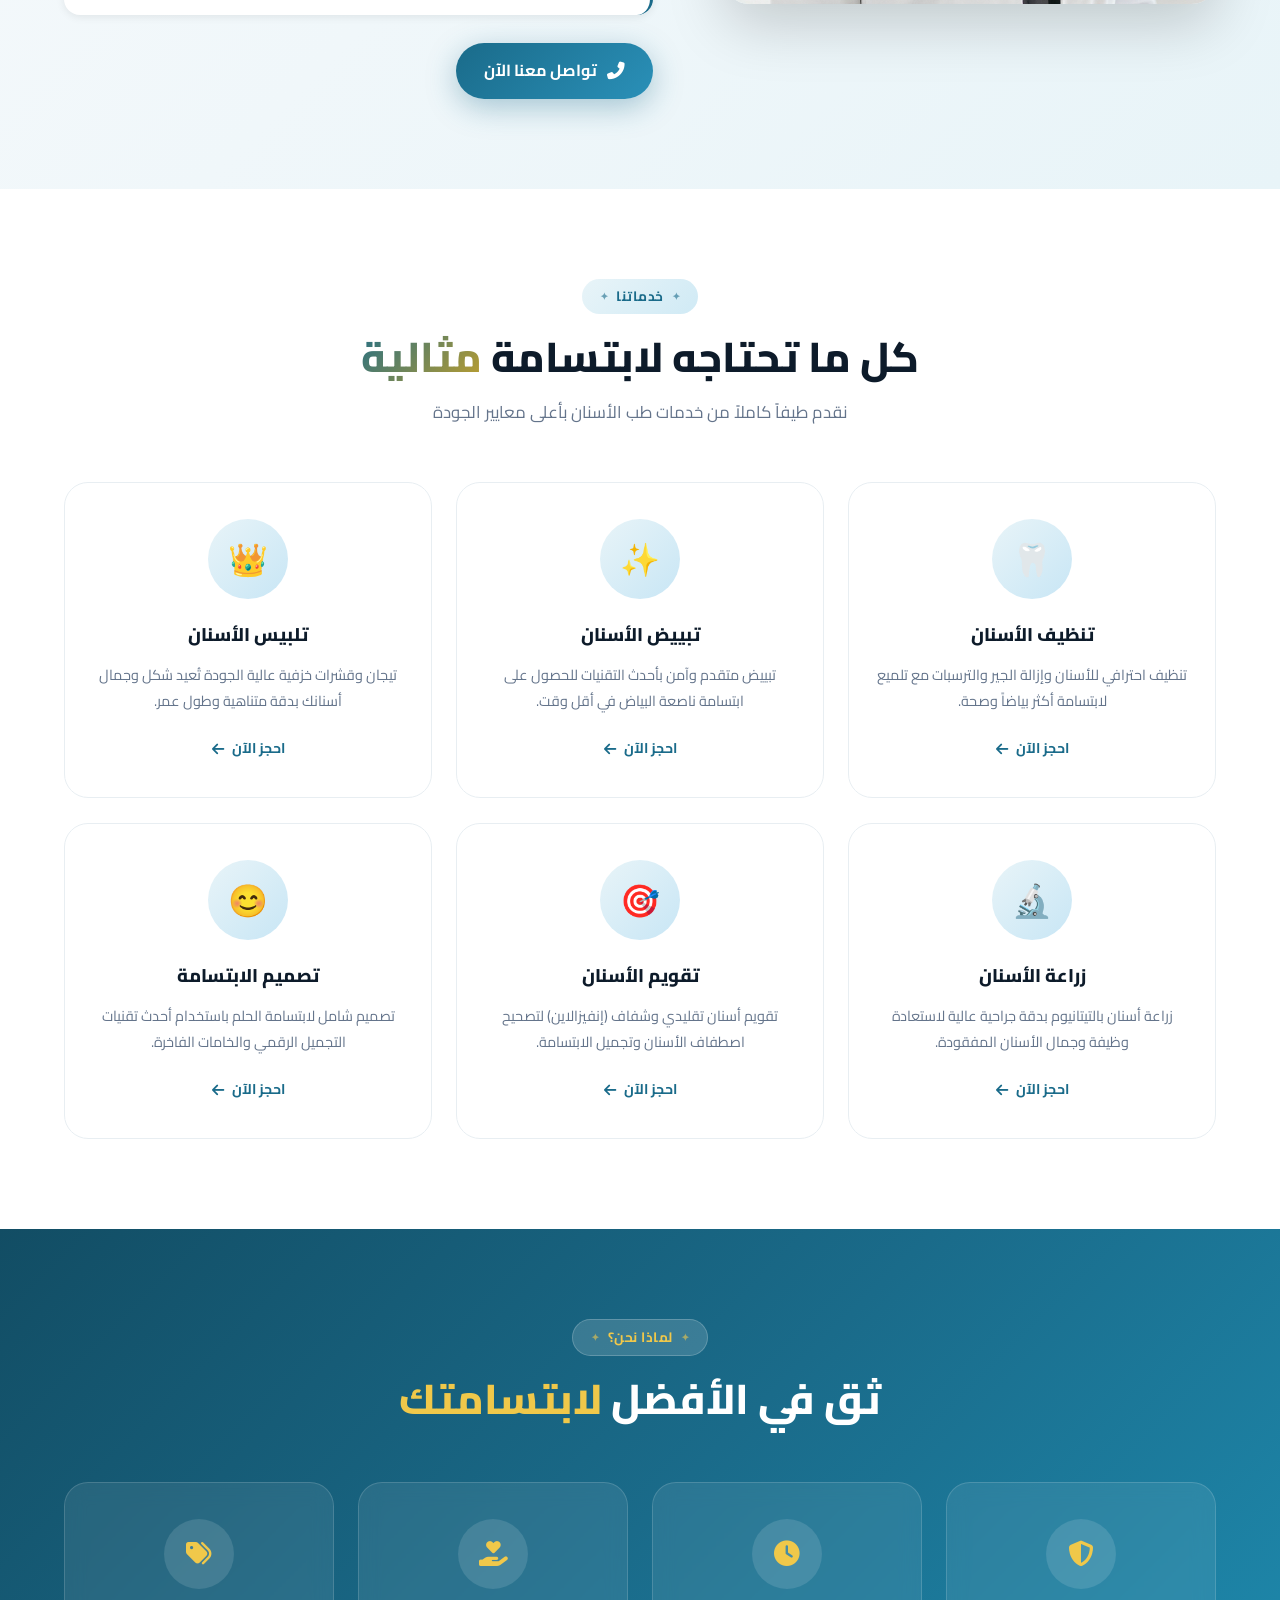
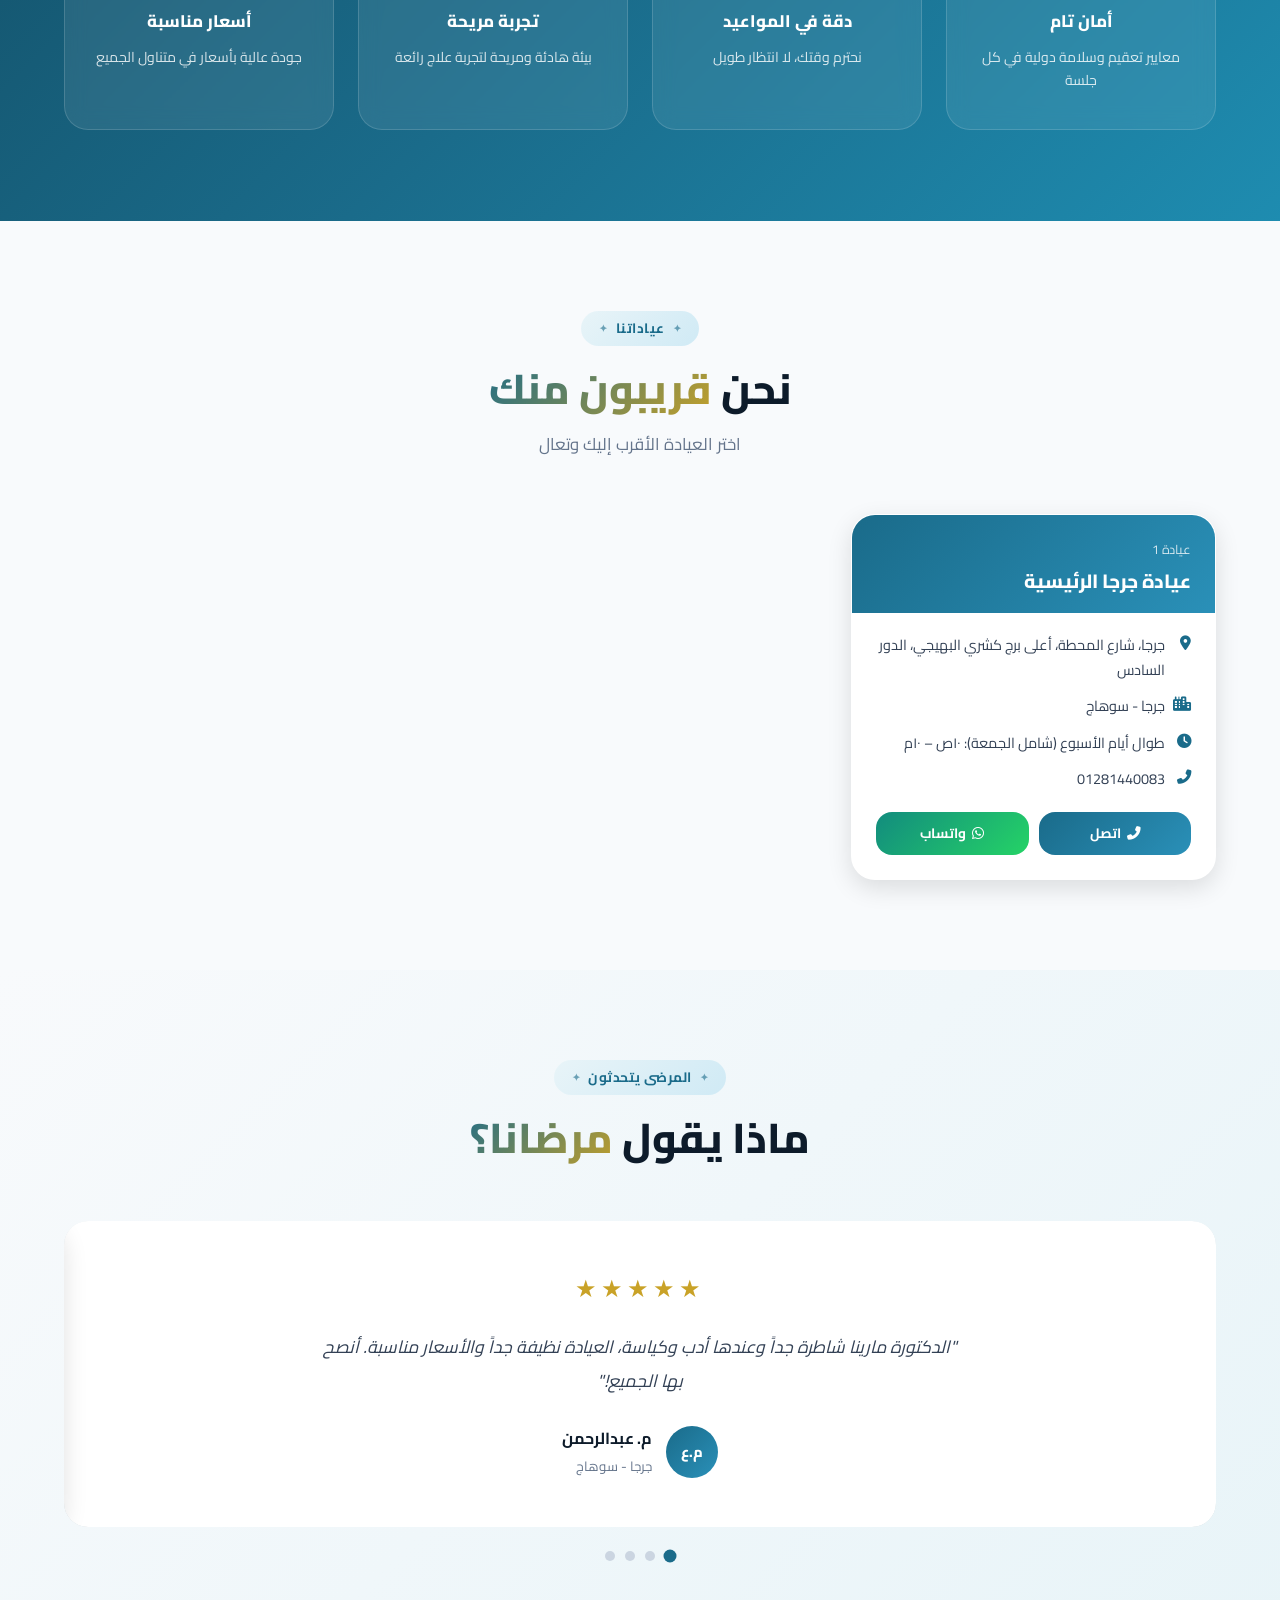
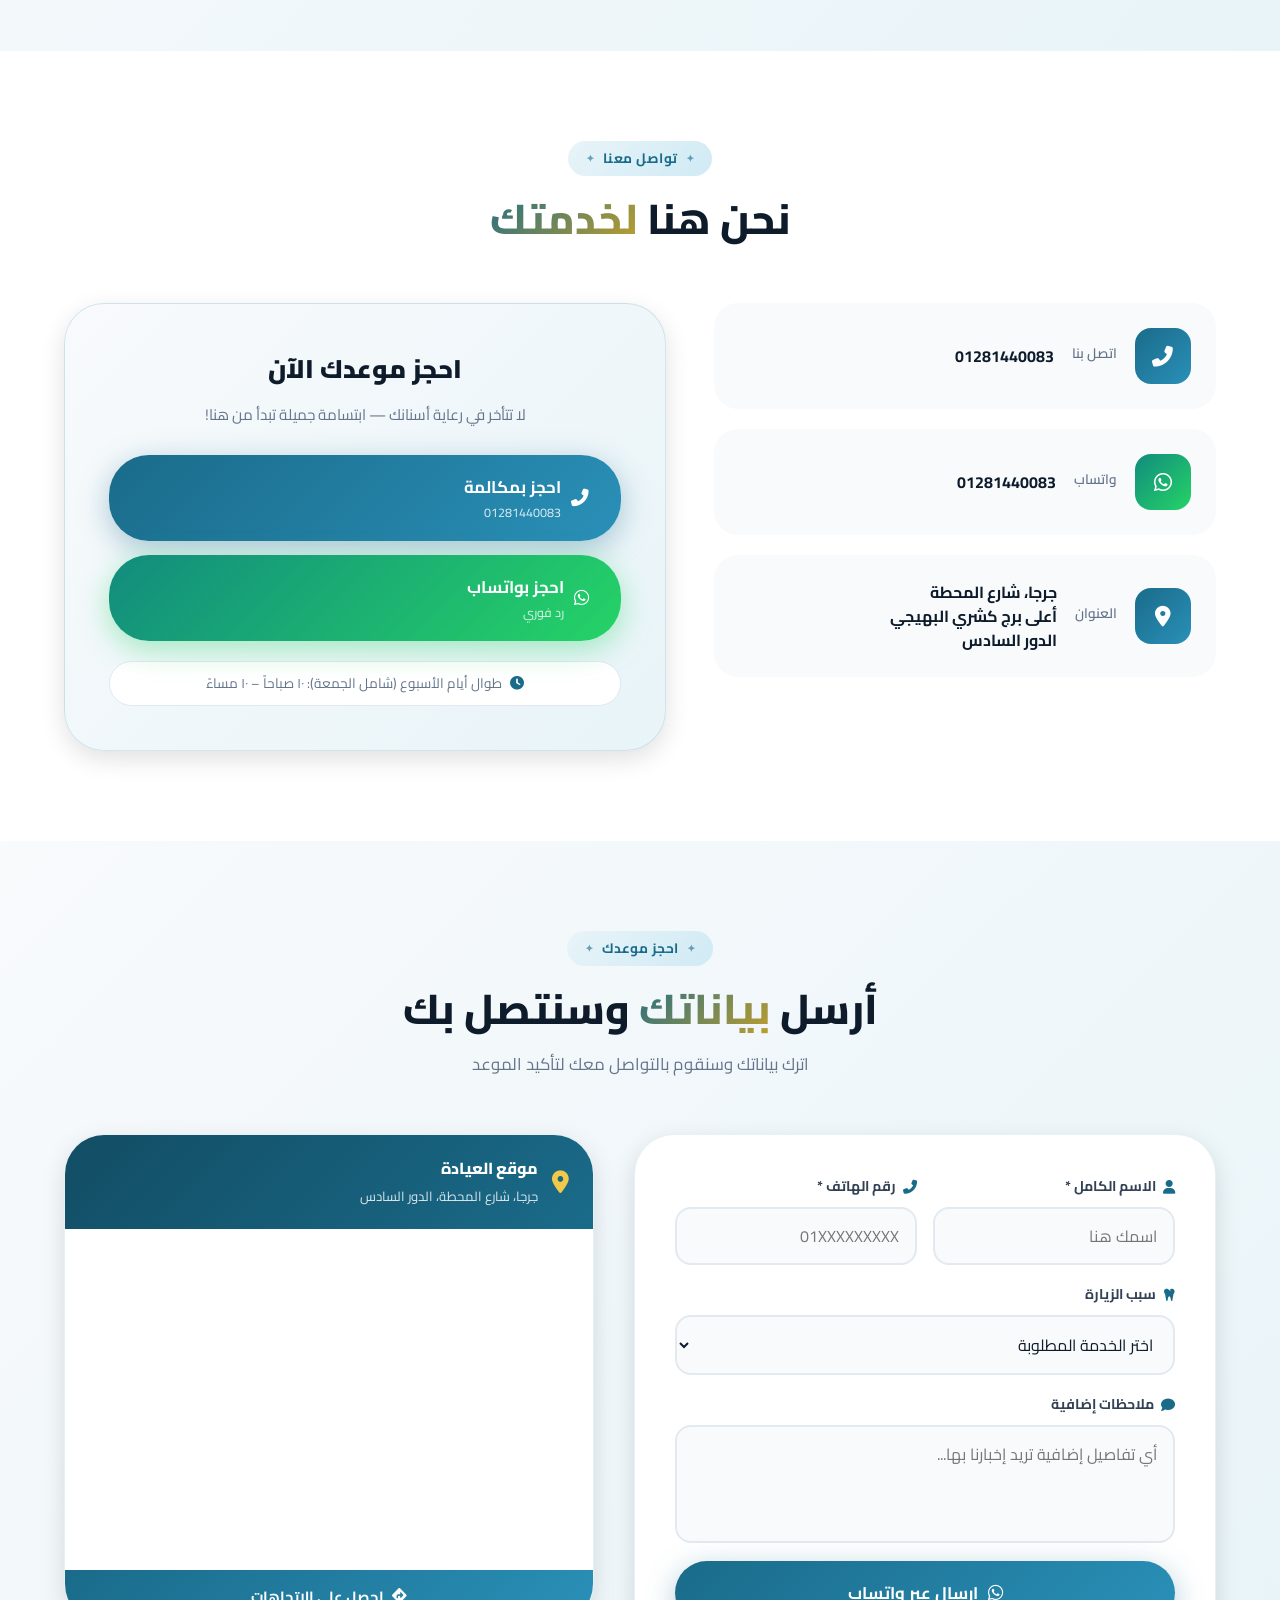
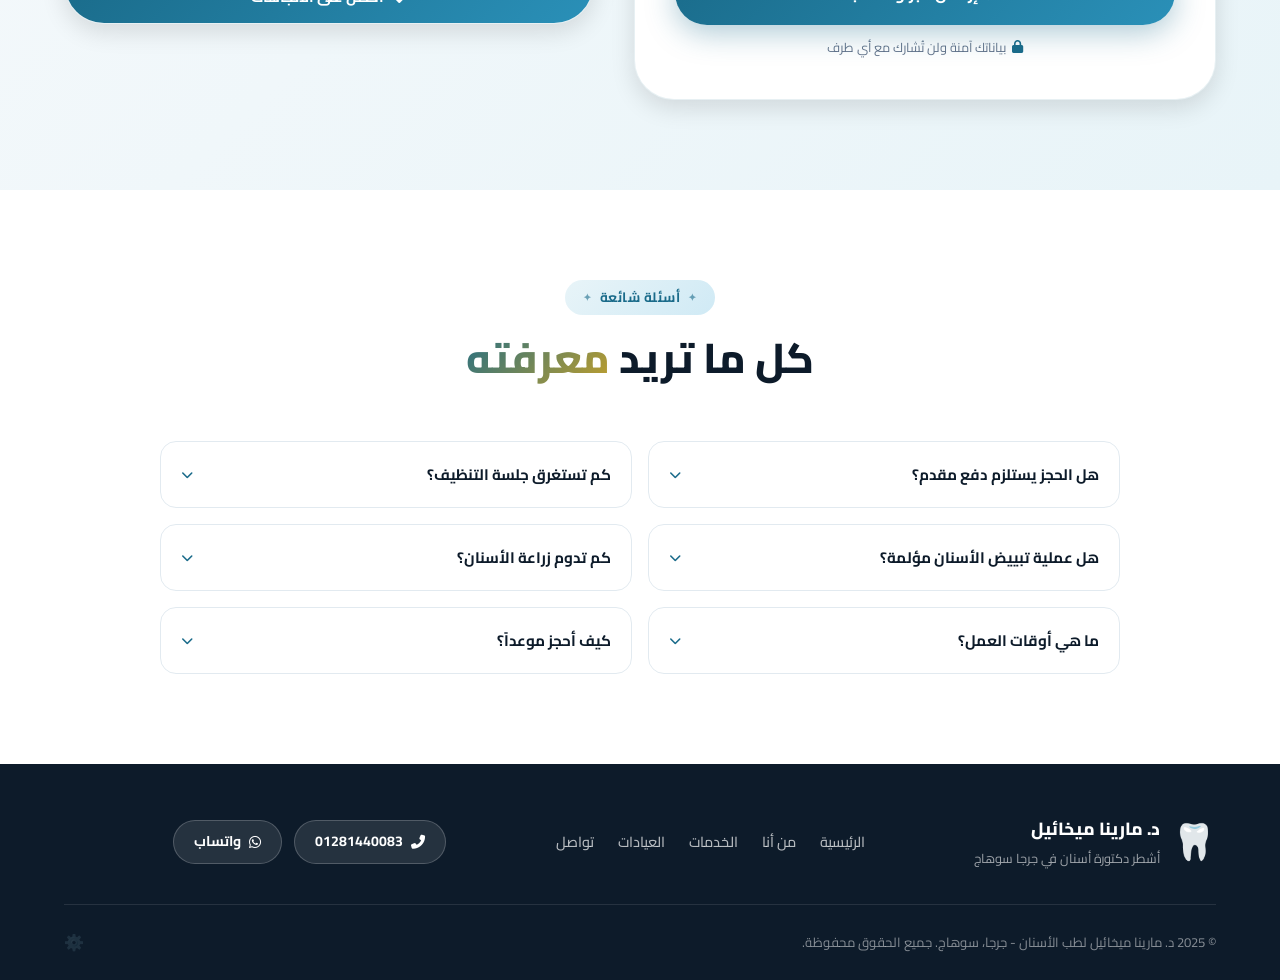
==== commit 771f5ede: "Fix mobile initial overflow caused by horizontal reveal transforms" ====
--- a/index.html
+++ b/index.html
@@ -73,7 +73,7 @@
   <link rel="stylesheet" href="https://cdnjs.cloudflare.com/ajax/libs/font-awesome/6.5.0/css/all.min.css" />
 
   <!-- ======= Styles ======= -->
-  <link rel="stylesheet" href="css/style.css?v=3.0" />
+  <link rel="stylesheet" href="css/style.css?v=4.0" />
 
   <!-- Preloader inline style for instant render -->
   <style>
@@ -733,6 +733,6 @@
     </div>
   </footer>
 
-  <script src="js/main.js?v=3.0"></script>
+  <script src="js/main.js?v=4.0"></script>
 </body>
 </html>
--- a/css/style.css
+++ b/css/style.css
@@ -38,6 +38,9 @@
 html {
   scroll-behavior: smooth;
   font-size: 16px;
+  width: 100%;
+  max-width: 100vw;
+  overflow-x: hidden;
 }
 
 body {
@@ -46,7 +49,16 @@
   background: var(--white);
   color: var(--text-dark);
   line-height: 1.7;
+  width: 100%;
+  max-width: 100vw;
   overflow-x: hidden;
+  position: relative;
+}
+
+section, .section, .hero, footer {
+  width: 100%;
+  max-width: 100vw;
+  overflow: hidden;
 }
 
 img { max-width: 100%; height: auto; display: block; }
@@ -54,6 +66,7 @@
 ul { list-style: none; }
 
 .container {
+  width: 100%;
   max-width: 1200px;
   margin: 0 auto;
   padding: 0 24px;
@@ -215,11 +228,12 @@
 /* Intersection Observer Reveals */
 .reveal-up, .reveal-left, .reveal-right {
   opacity: 0;
-  transition: opacity 0.7s ease, transform 0.7s ease;
-}
-.reveal-up { transform: translateY(50px); }
-.reveal-left { transform: translateX(-50px); }
-.reveal-right { transform: translateX(50px); }
+  transition: opacity 0.7s cubic-bezier(0.4, 0, 0.2, 1), transform 0.7s cubic-bezier(0.4, 0, 0.2, 1);
+  will-change: opacity, transform;
+}
+.reveal-up { transform: translateY(40px); }
+.reveal-left { transform: translateX(-35px); }
+.reveal-right { transform: translateX(35px); }
 
 .reveal-up.visible, .reveal-left.visible, .reveal-right.visible {
   opacity: 1;
@@ -1529,6 +1543,14 @@
   .container {
     padding-left: 18px;
     padding-right: 18px;
+  }
+
+  /* Reveal animations safe for mobile (no horizontal overflow) */
+  .reveal-left, .reveal-right {
+    transform: translateY(25px);
+  }
+  .reveal-left.visible, .reveal-right.visible {
+    transform: none;
   }
 
   /* Mobile Navbar */
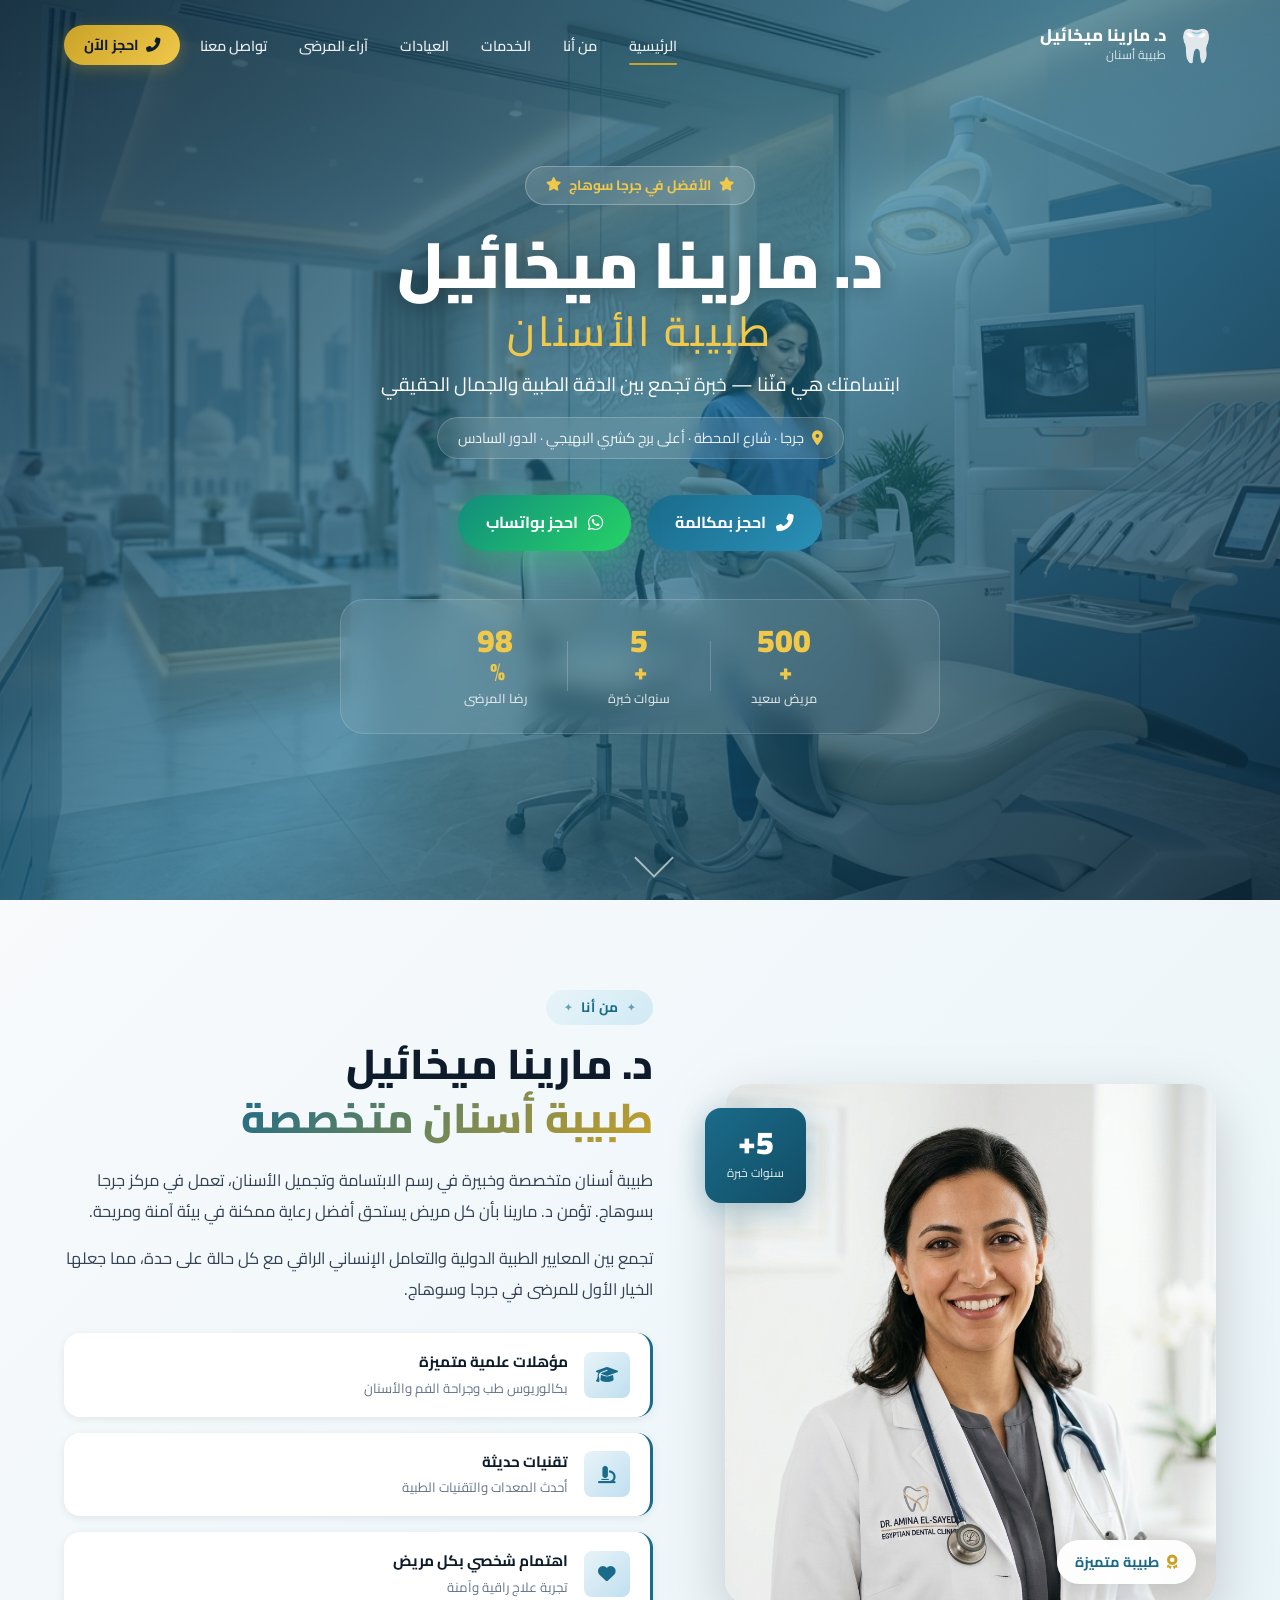
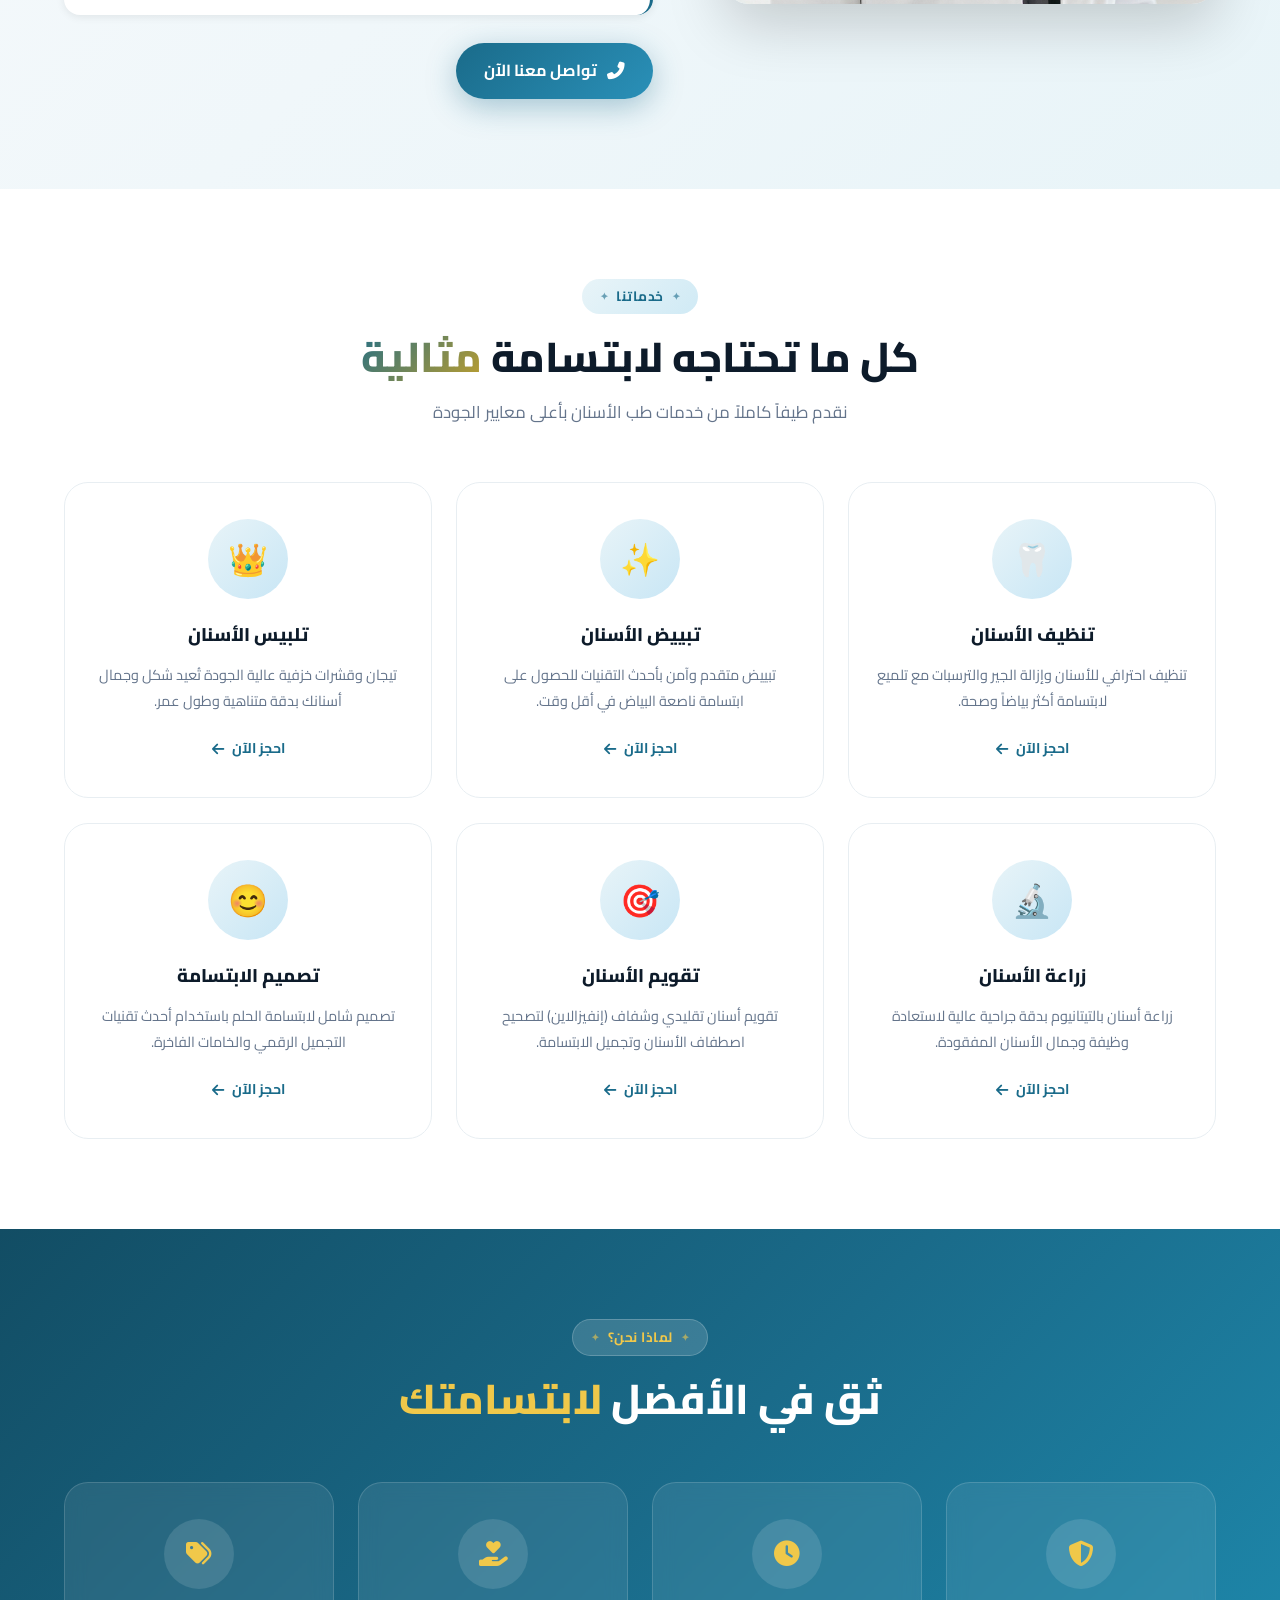
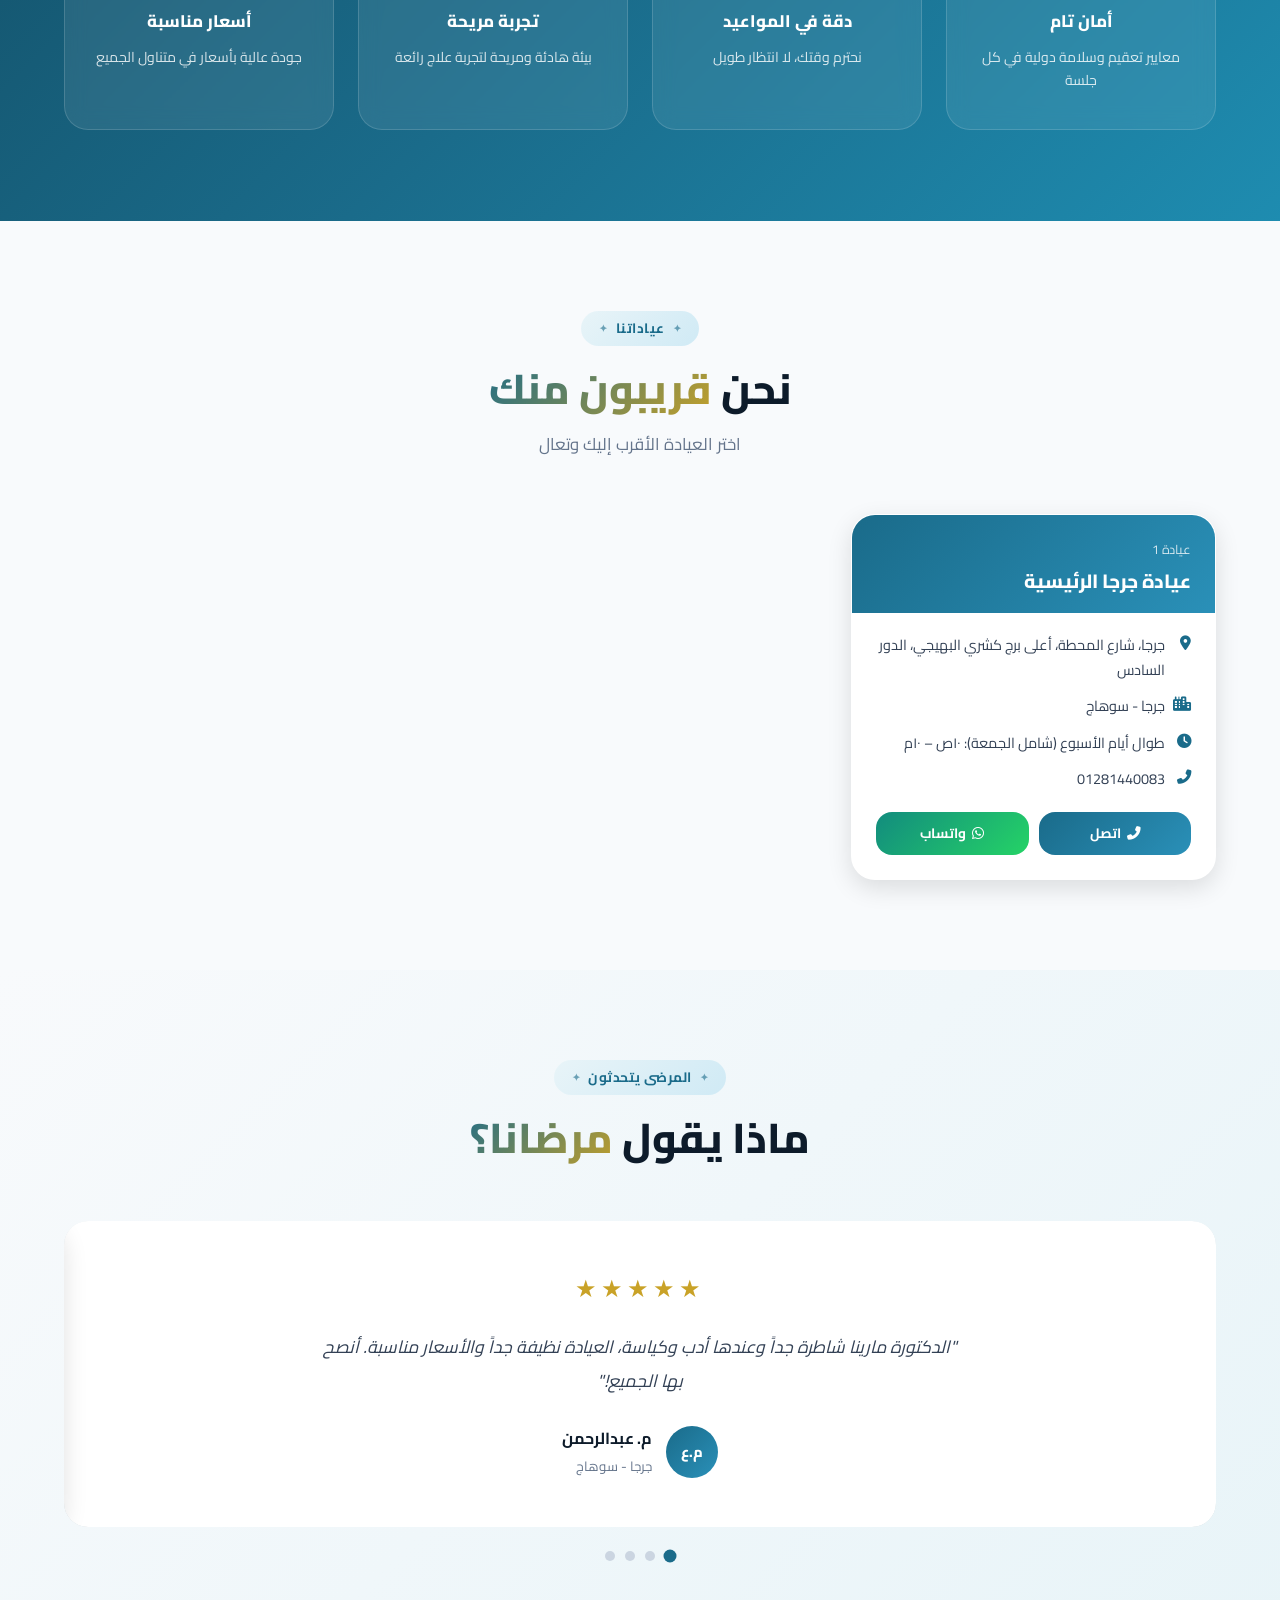
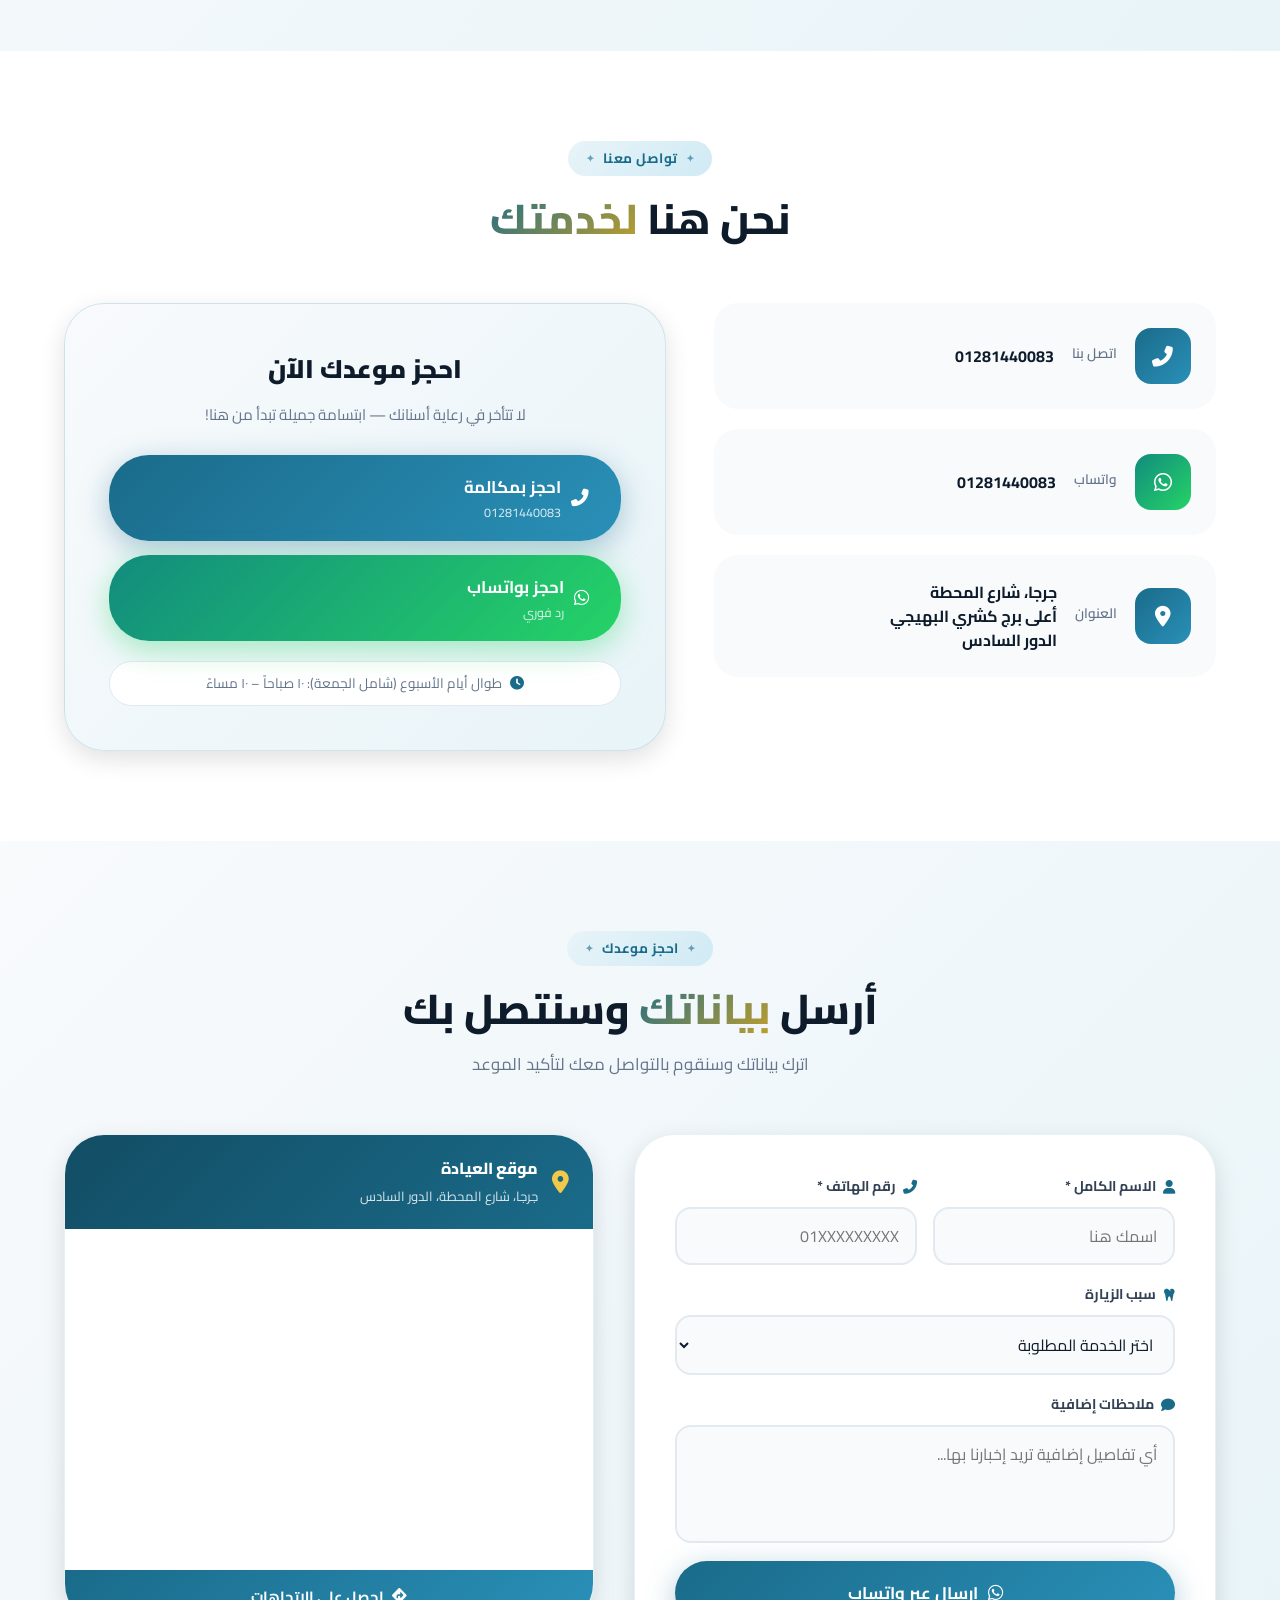
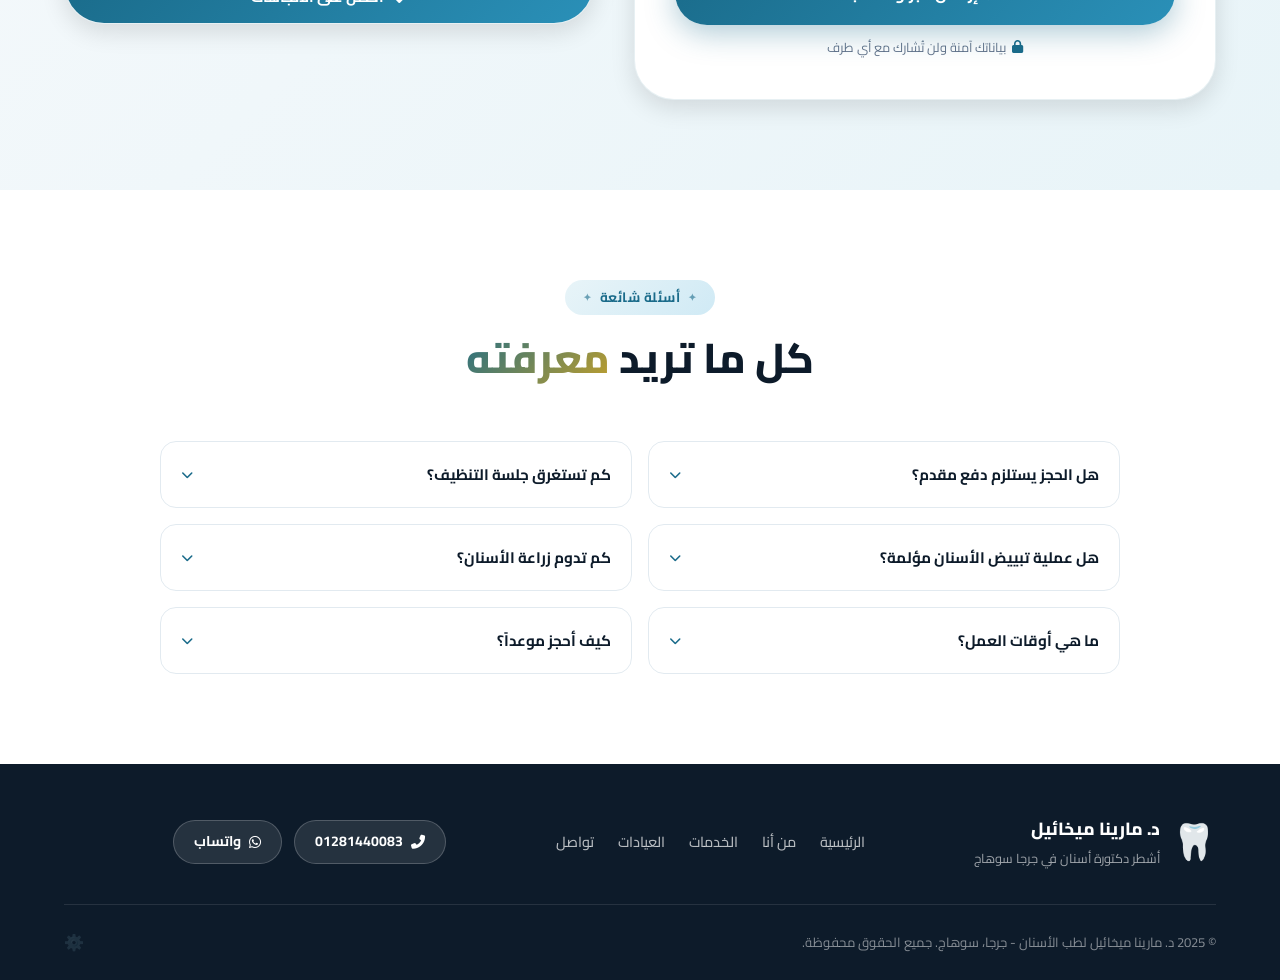
==== commit 58c206ec: "Full mobile responsive v5 with 360px breakpoint and overflow fixes" ====
--- a/index.html
+++ b/index.html
@@ -73,7 +73,7 @@
   <link rel="stylesheet" href="https://cdnjs.cloudflare.com/ajax/libs/font-awesome/6.5.0/css/all.min.css" />
 
   <!-- ======= Styles ======= -->
-  <link rel="stylesheet" href="css/style.css?v=4.0" />
+  <link rel="stylesheet" href="css/style.css?v=5.0" />
 
   <!-- Preloader inline style for instant render -->
   <style>
--- a/css/style.css
+++ b/css/style.css
@@ -1822,6 +1822,37 @@
     font-size: 1.25rem;
     margin: 0;
   }
-}
-
-
+
+/* ===== VERY SMALL SCREENS (360px and below) ===== */
+@media (max-width: 360px) {
+  .container { padding: 0 14px; }
+
+  .hero-content { padding-top: 90px; }
+
+  .hero-badge { font-size: 0.7rem; padding: 5px 10px; }
+
+  .hero-title { font-size: 1.6rem; }
+
+  .hero-btns .btn { font-size: 0.95rem; padding: 14px 16px; }
+
+  .hero-stats {
+    grid-template-columns: repeat(3, 1fr);
+    gap: 2px;
+    padding: 10px 4px;
+  }
+
+  .stat-number { font-size: 1.1rem; }
+  .stat-label { font-size: 0.62rem; }
+
+  .section-title { font-size: 1.4rem; }
+  .section { padding: 50px 0; }
+
+  .service-card, .whyus-card { padding: 20px 16px; }
+
+  .faq-q { font-size: 0.88rem; padding: 14px 14px; }
+
+  .float-btn { padding: 13px; }
+  .float-btn i { font-size: 1.1rem; }
+
+  .booking-form-card { padding: 20px 12px; }
+}
